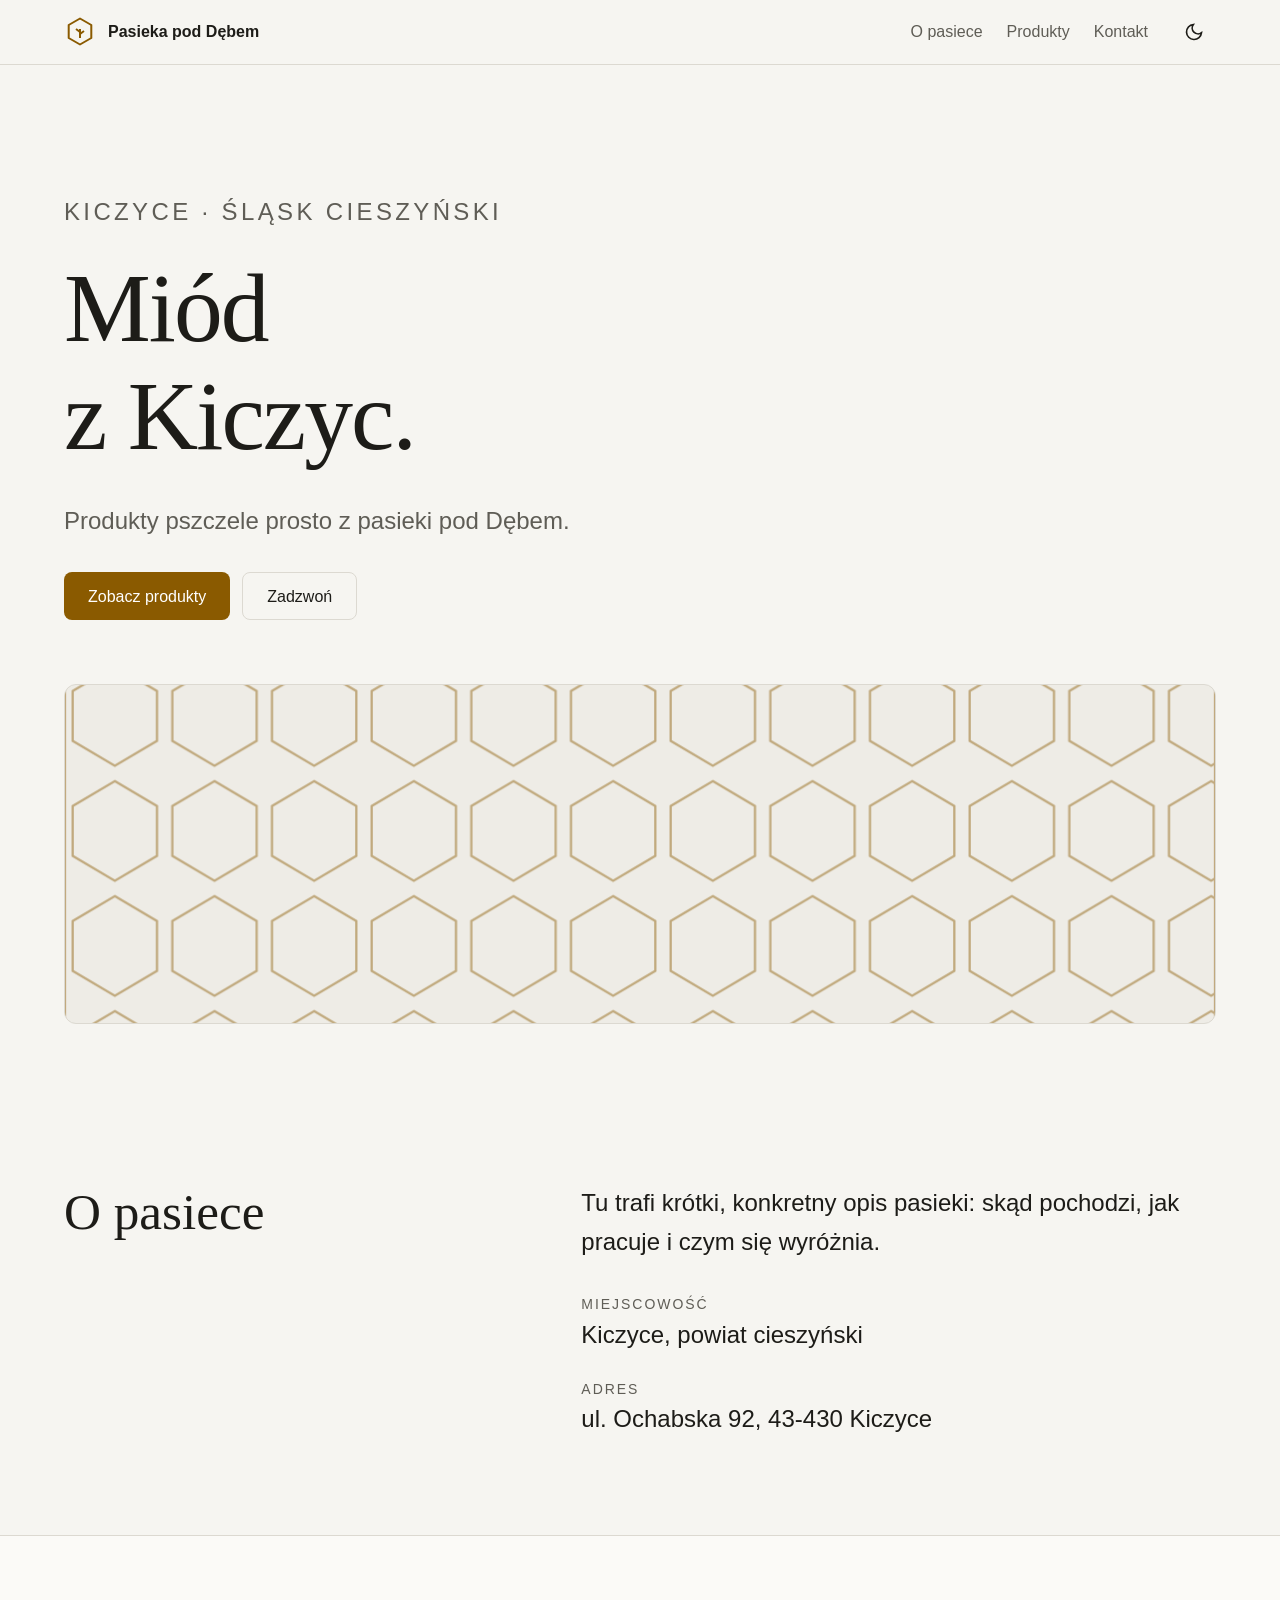
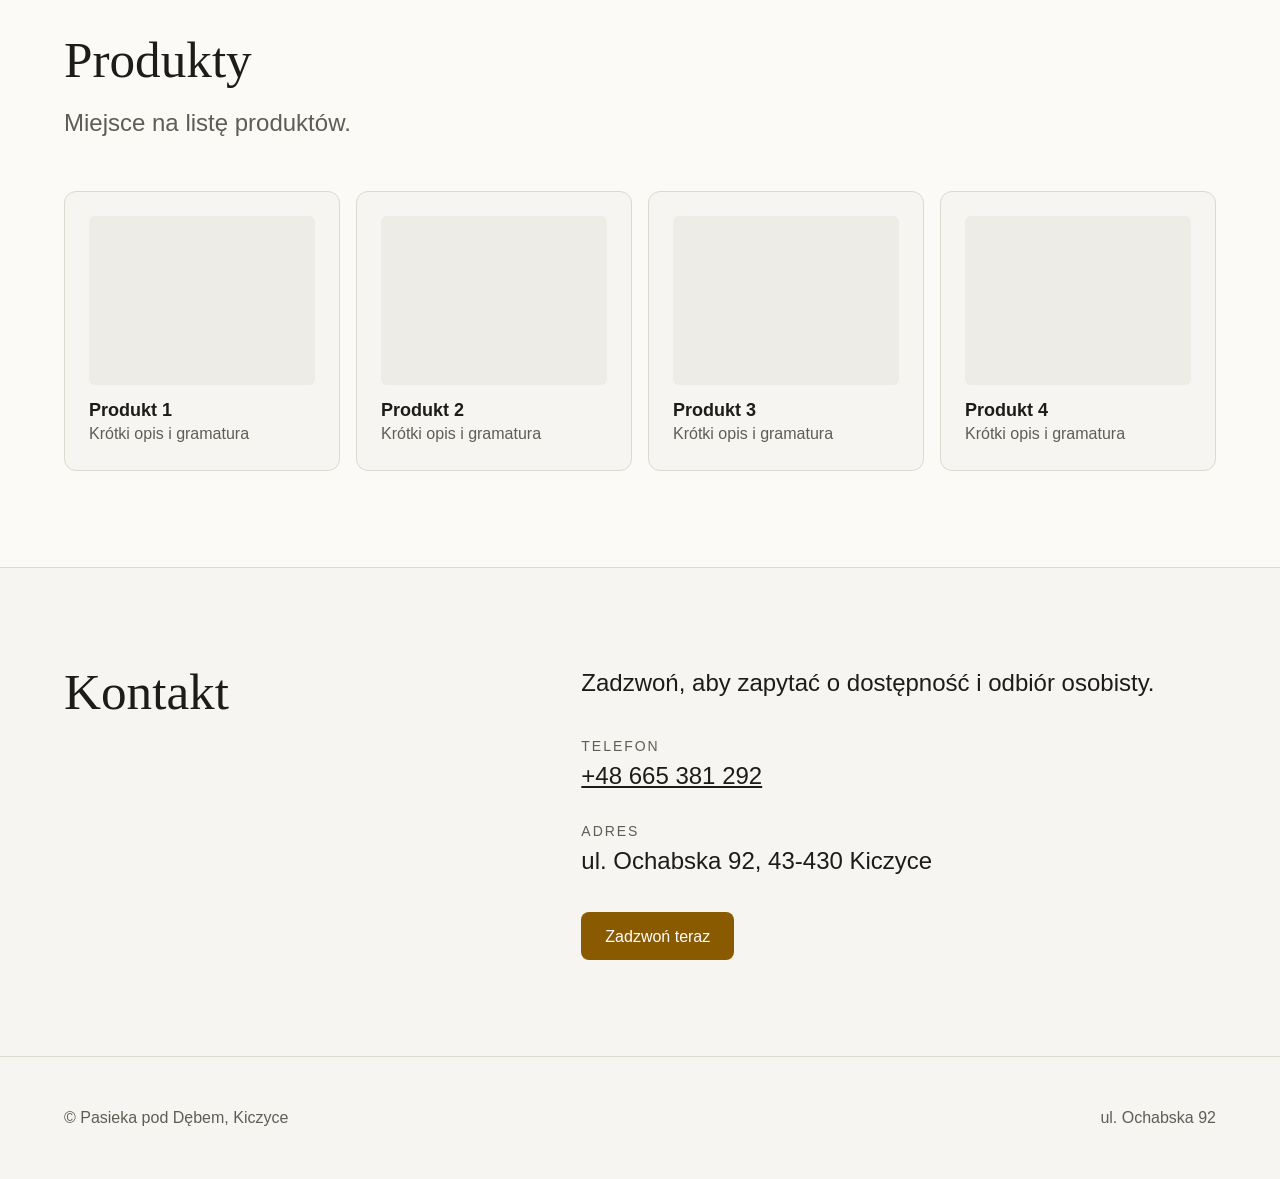
==== index.html @ 45616b4e "Nowa warstwa graficzna: nowoczesny minimalizm" ====
<!DOCTYPE html>
<html lang="pl">
<head>
<meta charset="utf-8">
<meta name="viewport" content="width=device-width, initial-scale=1">
<title>Pasieka pod Dębem — Kiczyce</title>
<meta name="description" content="Pasieka pod Dębem z Kiczyc. Miód i produkty pszczele.">
<link href="https://api.fontshare.com/v2/css?f[]=satoshi@400,500,700&f[]=boska@400,500&display=swap" rel="stylesheet">
<style>
/* Art direction: nowoczesny minimalizm; jeden akcent: miodowy bursztyn
   Typografia: Boska (display) + Satoshi (body); gęstość: przestronna */
:root,[data-theme="light"]{
 --color-bg:#f6f5f1;--color-surface:#fbfaf7;--color-surface-offset:#eeece6;--color-divider:#dcd9d1;
 --color-text:#1d1c18;--color-text-muted:#5f5d56;
 --color-primary:#8a5a00;--color-primary-hover:#6d4700;--color-on-primary:#fff;
}
[data-theme="dark"]{
 --color-bg:#14130f;--color-surface:#1b1a15;--color-surface-offset:#232119;--color-divider:#322f25;
 --color-text:#ece9e0;--color-text-muted:#a29f94;
 --color-primary:#e0a53a;--color-primary-hover:#f0bb5a;--color-on-primary:#14130f;
}
:root{
 --text-xs:clamp(.75rem,.7rem + .25vw,.875rem);--text-sm:clamp(.875rem,.8rem + .35vw,1rem);
 --text-base:clamp(1rem,.95rem + .25vw,1.125rem);--text-lg:clamp(1.125rem,1rem + .75vw,1.5rem);
 --text-2xl:clamp(2rem,1.2rem + 2.5vw,3.5rem);--text-hero:clamp(3rem,.5rem + 7vw,7rem);
 --space-2:.5rem;--space-3:.75rem;--space-4:1rem;--space-6:1.5rem;--space-8:2rem;--space-12:3rem;--space-16:4rem;--space-24:6rem;
 --radius-sm:.375rem;--radius-md:.5rem;--radius-lg:.75rem;
 --font-display:'Boska',Georgia,serif;--font-body:'Satoshi','Helvetica Neue',sans-serif;
}
*,*::before,*::after{box-sizing:border-box;margin:0;padding:0}
html{scroll-behavior:smooth;-webkit-font-smoothing:antialiased;scroll-padding-top:5rem}
body{min-height:100dvh;line-height:1.6;font-family:var(--font-body);font-size:var(--text-base);color:var(--color-text);background:var(--color-bg)}
a,button{transition:color .18s,background .18s,border-color .18s}
a{color:inherit}button{font:inherit;color:inherit;background:none;border:0;cursor:pointer}
:focus-visible{outline:2px solid var(--color-primary);outline-offset:3px;border-radius:var(--radius-sm)}
h1,h2,h3{text-wrap:balance;line-height:1.1;font-weight:500}
p{text-wrap:pretty;max-width:60ch}
.wrap{max-width:1200px;margin-inline:auto;padding-inline:var(--space-6)}
.skip{position:absolute;left:-999px}.skip:focus{left:var(--space-4);top:var(--space-4);background:var(--color-surface);padding:var(--space-2) var(--space-4);z-index:20}
header{position:sticky;top:0;z-index:10;background:color-mix(in oklab,var(--color-bg) 88%,transparent);backdrop-filter:blur(10px);border-bottom:1px solid var(--color-divider)}
.bar{display:flex;align-items:center;justify-content:space-between;min-height:4rem;gap:var(--space-4)}
.brand{display:flex;align-items:center;gap:var(--space-3);text-decoration:none;font-weight:700;font-size:var(--text-sm)}
.brand svg{width:32px;height:32px;color:var(--color-primary)}
nav{display:flex;align-items:center;gap:var(--space-6);font-size:var(--text-sm)}
nav a{text-decoration:none;color:var(--color-text-muted);padding:var(--space-3) 0}nav a:hover{color:var(--color-text)}
.toggle{width:44px;height:44px;display:grid;place-items:center;border-radius:var(--radius-md)}
.toggle:hover{background:var(--color-surface-offset)}
.btn{display:inline-flex;align-items:center;min-height:48px;padding:0 var(--space-6);border-radius:var(--radius-md);background:var(--color-primary);color:var(--color-on-primary);font-weight:500;font-size:var(--text-sm);text-decoration:none}
.btn:hover{background:var(--color-primary-hover)}
.btn-ghost{background:transparent;color:var(--color-text);border:1px solid var(--color-divider)}
.btn-ghost:hover{background:var(--color-surface-offset)}
.hero{padding-block:clamp(var(--space-12),10vw,var(--space-24)) clamp(var(--space-12),8vw,var(--space-16))}
.eyebrow{font-size:var(--text-xs);letter-spacing:.14em;text-transform:uppercase;color:var(--color-text-muted);margin-bottom:var(--space-6)}
.hero h1{font-family:var(--font-display);font-size:var(--text-hero);max-width:11ch;letter-spacing:-.02em}
.hero p{margin-top:var(--space-8);font-size:var(--text-lg);color:var(--color-text-muted)}
.cta{display:flex;flex-wrap:wrap;gap:var(--space-3);margin-top:var(--space-8)}
.hex{margin-top:clamp(var(--space-12),7vw,var(--space-16));height:clamp(180px,28vw,340px);border-radius:var(--radius-lg);background:var(--color-surface-offset);position:relative;overflow:hidden;border:1px solid var(--color-divider)}
.hex svg{position:absolute;inset:0;width:100%;height:100%;color:var(--color-primary)}
section{padding-block:clamp(var(--space-12),8vw,var(--space-24))}
.split{display:grid;gap:var(--space-8);grid-template-columns:1fr}
@media(min-width:860px){.split{grid-template-columns:5fr 7fr;gap:var(--space-16)}}
h2{font-family:var(--font-display);font-size:var(--text-2xl)}
.lead{font-size:var(--text-lg)}
.facts{display:grid;gap:var(--space-6);margin-top:var(--space-8)}
.facts dt{font-size:var(--text-xs);letter-spacing:.14em;text-transform:uppercase;color:var(--color-text-muted)}
.facts dd{font-size:var(--text-lg)}
.products{background:var(--color-surface);border-block:1px solid var(--color-divider)}
.grid{display:grid;gap:var(--space-4);margin-top:var(--space-12);grid-template-columns:repeat(auto-fill,minmax(min(260px,100%),1fr))}
.card{background:var(--color-bg);border:1px solid var(--color-divider);border-radius:var(--radius-lg);padding:var(--space-6);display:flex;flex-direction:column;justify-content:space-between}
.card .ph{aspect-ratio:4/3;border-radius:var(--radius-sm);background:var(--color-surface-offset);margin-bottom:var(--space-4)}
.card h3{font-family:var(--font-body);font-weight:700;font-size:var(--text-base)}
.card p{font-size:var(--text-sm);color:var(--color-text-muted)}
footer{padding-block:var(--space-12);border-top:1px solid var(--color-divider);font-size:var(--text-sm);color:var(--color-text-muted)}
footer .wrap{display:flex;flex-wrap:wrap;justify-content:space-between;gap:var(--space-4)}
@media(max-width:640px){nav .hide-m{display:none}}
@media(prefers-reduced-motion:reduce){*{transition-duration:.01ms!important;scroll-behavior:auto!important}}
</style>
</head>
<body>
<a class="skip" href="#main">Przejdź do treści</a>
<header>
 <div class="wrap bar">
  <a class="brand" href="#top" aria-label="Pasieka pod Dębem — strona główna">
   <svg viewBox="0 0 32 32" fill="none" stroke="currentColor" stroke-width="2" stroke-linejoin="round" aria-hidden="true"><path d="M16 2.5l11.3 6.5v13L16 28.5 4.7 22V9z"/><path d="M16 22v-9M16 16l-4-3M16 18l4-3"/></svg>
   Pasieka pod Dębem
  </a>
  <nav aria-label="Główna nawigacja">
   <a class="hide-m" href="#o-nas">O pasiece</a>
   <a class="hide-m" href="#produkty">Produkty</a>
   <a href="#kontakt">Kontakt</a>
   <button class="toggle" data-theme-toggle aria-label="Przełącz tryb ciemny"></button>
  </nav>
 </div>
</header>

<main id="main">
 <div class="wrap hero" id="top">
  <p class="eyebrow">Kiczyce · Śląsk Cieszyński</p>
  <h1>Miód z&nbsp;Kiczyc.</h1>
  <p>Produkty pszczele prosto z pasieki pod Dębem.</p>
  <div class="cta">
   <a class="btn" href="#produkty">Zobacz produkty</a>
   <a class="btn btn-ghost" href="tel:+48665381292">Zadzwoń</a>
  </div>
  <div class="hex" role="img" aria-label="Grafika w kształcie plastra miodu">
   <svg viewBox="0 0 600 200" preserveAspectRatio="xMidYMid slice" fill="none" stroke="currentColor" stroke-width="1.2" opacity=".45" aria-hidden="true">
    <defs><pattern id="h" width="52" height="60" patternUnits="userSpaceOnUse"><path d="M26 2l22 13v26L26 54 4 41V15z"/></pattern></defs>
    <rect width="600" height="200" fill="url(#h)"/>
   </svg>
  </div>
 </div>

 <section id="o-nas">
  <div class="wrap split">
   <h2>O pasiece</h2>
   <div>
    <p class="lead">Tu trafi krótki, konkretny opis pasieki: skąd pochodzi, jak pracuje i czym się wyróżnia.</p>
    <dl class="facts">
     <div><dt>Miejscowość</dt><dd>Kiczyce, powiat cieszyński</dd></div>
     <div><dt>Adres</dt><dd>ul. Ochabska 92, 43-430 Kiczyce</dd></div>
    </dl>
   </div>
  </div>
 </section>

 <section class="products" id="produkty">
  <div class="wrap">
   <h2>Produkty</h2>
   <p class="lead" style="margin-top:var(--space-4);color:var(--color-text-muted)">Miejsce na listę produktów.</p>
   <div class="grid">
    <article class="card"><div class="ph"></div><div><h3>Produkt 1</h3><p>Krótki opis i gramatura</p></div></article>
    <article class="card"><div class="ph"></div><div><h3>Produkt 2</h3><p>Krótki opis i gramatura</p></div></article>
    <article class="card"><div class="ph"></div><div><h3>Produkt 3</h3><p>Krótki opis i gramatura</p></div></article>
    <article class="card"><div class="ph"></div><div><h3>Produkt 4</h3><p>Krótki opis i gramatura</p></div></article>
   </div>
  </div>
 </section>

 <section id="kontakt">
  <div class="wrap split">
   <h2>Kontakt</h2>
   <div>
    <p class="lead">Zadzwoń, aby zapytać o dostępność i odbiór osobisty.</p>
    <dl class="facts">
     <div><dt>Telefon</dt><dd><a href="tel:+48665381292">+48 665 381 292</a></dd></div>
     <div><dt>Adres</dt><dd>ul. Ochabska 92, 43-430 Kiczyce</dd></div>
    </dl>
    <div class="cta"><a class="btn" href="tel:+48665381292">Zadzwoń teraz</a></div>
   </div>
  </div>
 </section>
</main>

<footer><div class="wrap"><span>© Pasieka pod Dębem, Kiczyce</span><span>ul. Ochabska 92</span></div></footer>

<script>
(function(){
 var t=document.querySelector('[data-theme-toggle]'),r=document.documentElement;
 var d=matchMedia('(prefers-color-scheme:dark)').matches?'dark':'light';
 var sun='<svg width="20" height="20" viewBox="0 0 24 24" fill="none" stroke="currentColor" stroke-width="2"><circle cx="12" cy="12" r="5"/><path d="M12 1v2M12 21v2M4.22 4.22l1.42 1.42M18.36 18.36l1.42 1.42M1 12h2M21 12h2M4.22 19.78l1.42-1.42M18.36 5.64l1.42-1.42"/></svg>';
 var moon='<svg width="20" height="20" viewBox="0 0 24 24" fill="none" stroke="currentColor" stroke-width="2"><path d="M21 12.79A9 9 0 1 1 11.21 3 7 7 0 0 0 21 12.79z"/></svg>';
 function set(){r.setAttribute('data-theme',d);t.innerHTML=d==='dark'?sun:moon}
 set();t.addEventListener('click',function(){d=d==='dark'?'light':'dark';set()});
})();
</script>
</body>
</html>
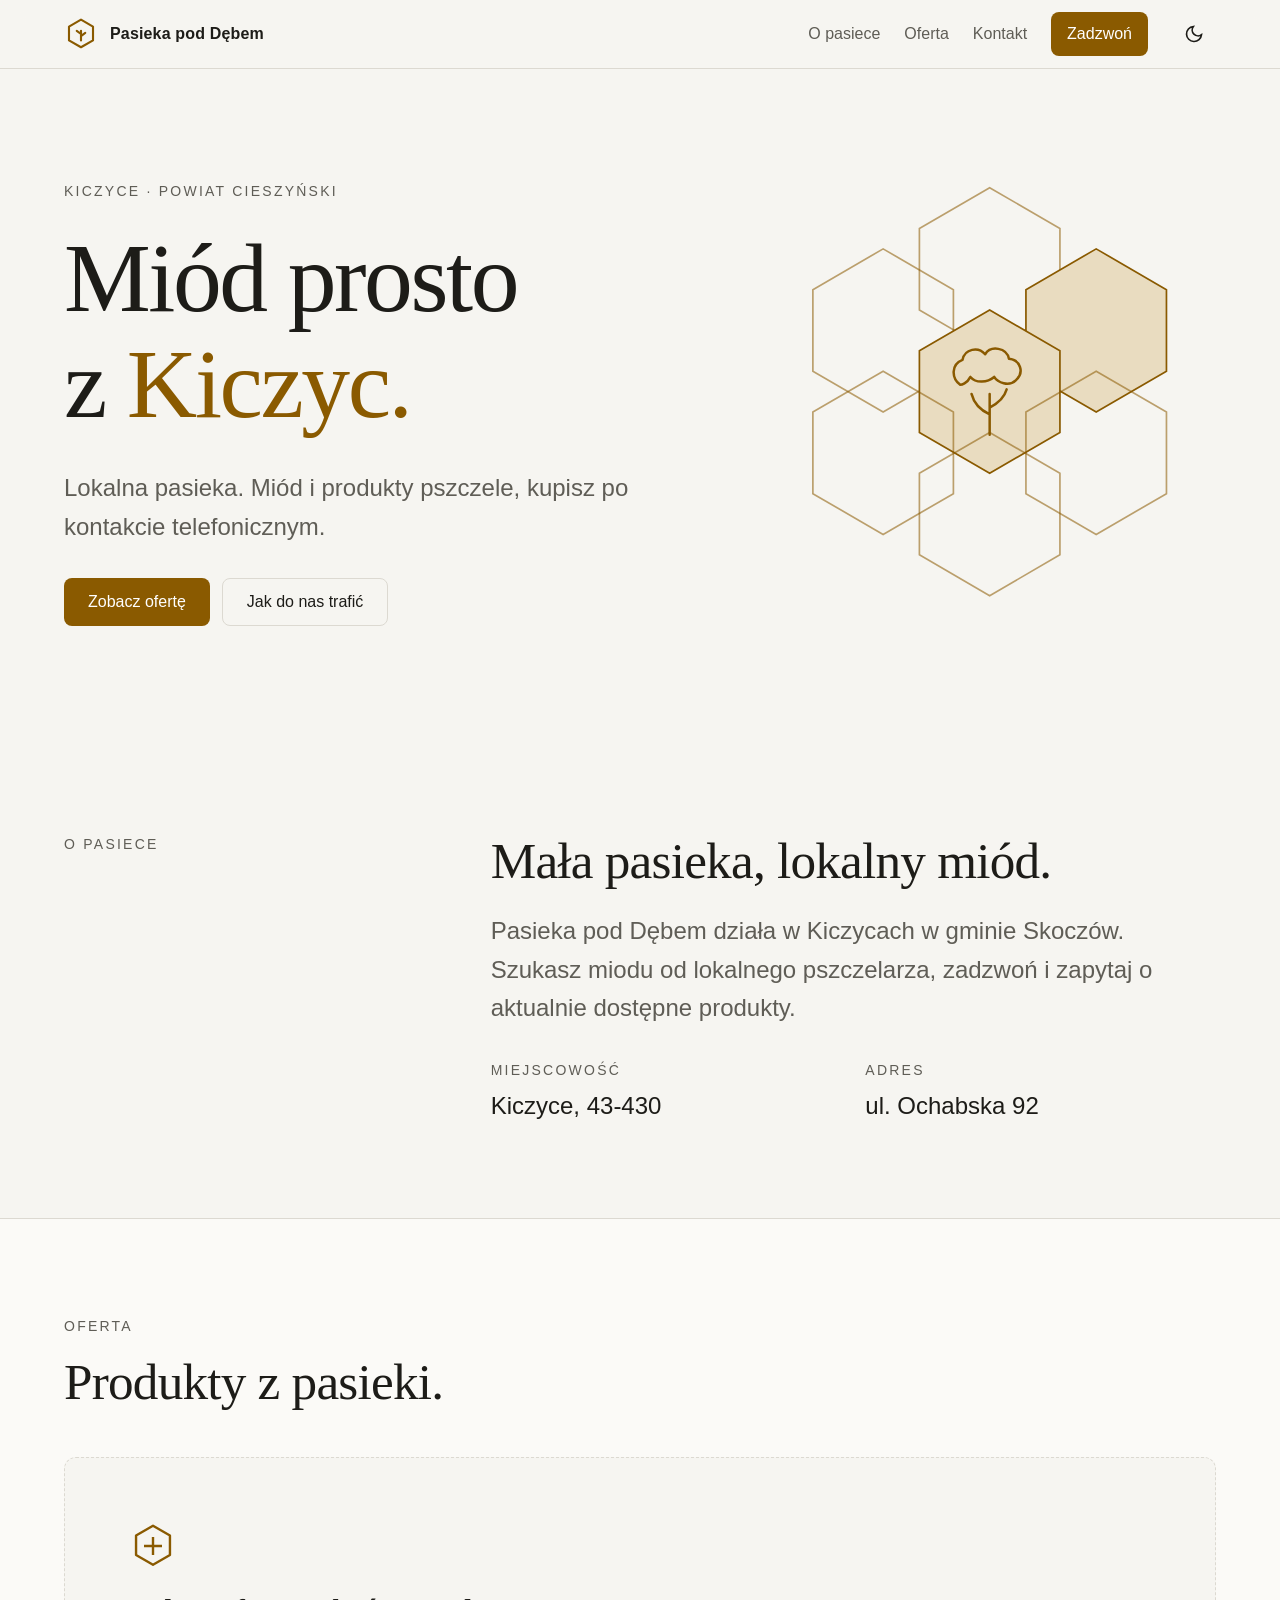
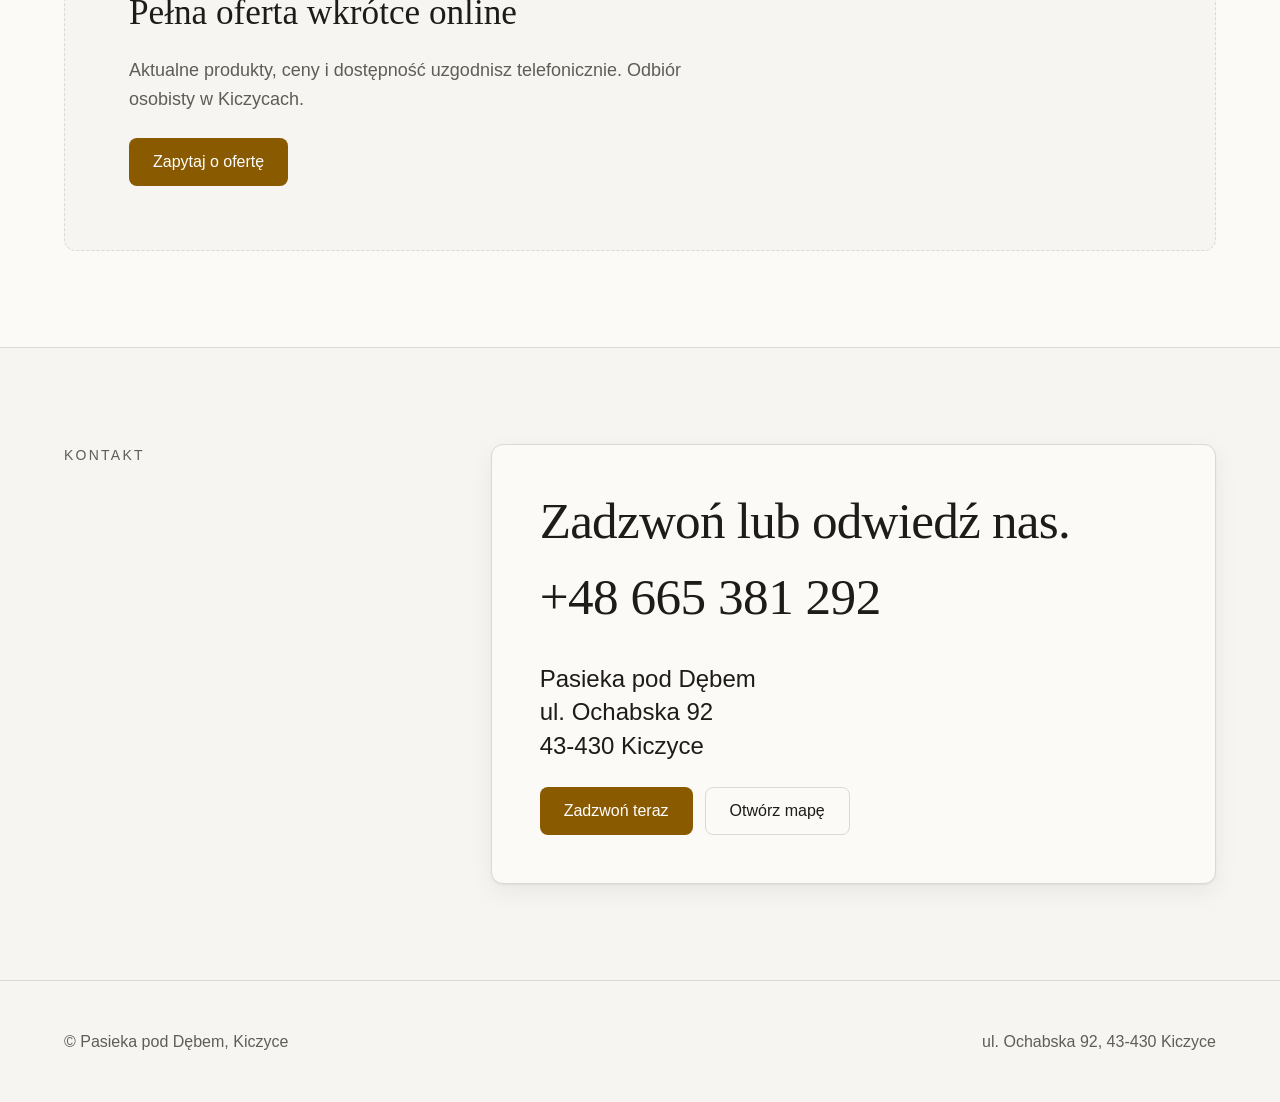
==== commit 026bf4cc: "Wersja prezentacyjna: dopracowany układ, SEO, dane strukturalne" ====
--- a/index.html
+++ b/index.html
@@ -4,154 +4,190 @@
 <meta charset="utf-8">
 <meta name="viewport" content="width=device-width, initial-scale=1">
 <title>Pasieka pod Dębem — Kiczyce</title>
-<meta name="description" content="Pasieka pod Dębem z Kiczyc. Miód i produkty pszczele.">
+<meta name="description" content="Pasieka pod Dębem z Kiczyc koło Skoczowa. Miód i produkty pszczele z lokalnej pasieki. Kontakt telefoniczny, odbiór osobisty.">
+<meta property="og:title" content="Pasieka pod Dębem — Kiczyce">
+<meta property="og:description" content="Miód i produkty pszczele z lokalnej pasieki w Kiczycach.">
+<meta property="og:type" content="website">
+<meta name="theme-color" content="#f6f5f1">
+<script type="application/ld+json">
+{"@context":"https://schema.org","@type":"LocalBusiness","name":"Pasieka pod Dębem","telephone":"+48665381292","address":{"@type":"PostalAddress","streetAddress":"ul. Ochabska 92","postalCode":"43-430","addressLocality":"Kiczyce","addressCountry":"PL"}}
+</script>
+<link rel="preconnect" href="https://api.fontshare.com">
 <link href="https://api.fontshare.com/v2/css?f[]=satoshi@400,500,700&f[]=boska@400,500&display=swap" rel="stylesheet">
 <style>
-/* Art direction: nowoczesny minimalizm; jeden akcent: miodowy bursztyn
-   Typografia: Boska (display) + Satoshi (body); gęstość: przestronna */
+/* Art direction: nowoczesny minimalizm, szlachetna oszczędność.
+   Paleta: ciepłe neutralne, jeden akcent — bursztyn miodu.
+   Typografia: Boska (display, 24px+) + Satoshi (tekst).
+   Gęstość: przestronna, siatka edytorska. */
 :root,[data-theme="light"]{
- --color-bg:#f6f5f1;--color-surface:#fbfaf7;--color-surface-offset:#eeece6;--color-divider:#dcd9d1;
- --color-text:#1d1c18;--color-text-muted:#5f5d56;
- --color-primary:#8a5a00;--color-primary-hover:#6d4700;--color-on-primary:#fff;
+ --bg:#f6f5f1;--surface:#fbfaf7;--offset:#eeece6;--divider:#dcd9d1;
+ --text:#1d1c18;--muted:#5f5d56;
+ --accent:#8a5a00;--accent-hover:#6d4700;--on-accent:#fff;--tint:#e9dcc0;
+ --shadow:0 1px 2px oklch(.2 .01 80/.06),0 8px 24px oklch(.2 .01 80/.06);
 }
 [data-theme="dark"]{
- --color-bg:#14130f;--color-surface:#1b1a15;--color-surface-offset:#232119;--color-divider:#322f25;
- --color-text:#ece9e0;--color-text-muted:#a29f94;
- --color-primary:#e0a53a;--color-primary-hover:#f0bb5a;--color-on-primary:#14130f;
+ --bg:#14130f;--surface:#1b1a15;--offset:#232119;--divider:#322f25;
+ --text:#ece9e0;--muted:#a8a598;
+ --accent:#e0a53a;--accent-hover:#f0bb5a;--on-accent:#14130f;--tint:#3a2f17;
+ --shadow:0 1px 2px oklch(0 0 0/.3),0 8px 24px oklch(0 0 0/.35);
 }
 :root{
- --text-xs:clamp(.75rem,.7rem + .25vw,.875rem);--text-sm:clamp(.875rem,.8rem + .35vw,1rem);
- --text-base:clamp(1rem,.95rem + .25vw,1.125rem);--text-lg:clamp(1.125rem,1rem + .75vw,1.5rem);
- --text-2xl:clamp(2rem,1.2rem + 2.5vw,3.5rem);--text-hero:clamp(3rem,.5rem + 7vw,7rem);
- --space-2:.5rem;--space-3:.75rem;--space-4:1rem;--space-6:1.5rem;--space-8:2rem;--space-12:3rem;--space-16:4rem;--space-24:6rem;
- --radius-sm:.375rem;--radius-md:.5rem;--radius-lg:.75rem;
- --font-display:'Boska',Georgia,serif;--font-body:'Satoshi','Helvetica Neue',sans-serif;
+ --xs:clamp(.75rem,.7rem + .25vw,.875rem);--sm:clamp(.875rem,.8rem + .35vw,1rem);
+ --base:clamp(1rem,.95rem + .25vw,1.125rem);--lg:clamp(1.125rem,1rem + .75vw,1.5rem);
+ --xl:clamp(1.5rem,1.2rem + 1.25vw,2.25rem);--x2:clamp(2rem,1.2rem + 2.5vw,3.5rem);--hero:clamp(3rem,.5rem + 7vw,7rem);
+ --s2:.5rem;--s3:.75rem;--s4:1rem;--s6:1.5rem;--s8:2rem;--s12:3rem;--s16:4rem;--s24:6rem;
+ --r-sm:.375rem;--r-md:.5rem;--r-lg:.75rem;
+ --display:'Boska',Georgia,serif;--body:'Satoshi','Helvetica Neue',sans-serif;
 }
 *,*::before,*::after{box-sizing:border-box;margin:0;padding:0}
 html{scroll-behavior:smooth;-webkit-font-smoothing:antialiased;scroll-padding-top:5rem}
-body{min-height:100dvh;line-height:1.6;font-family:var(--font-body);font-size:var(--text-base);color:var(--color-text);background:var(--color-bg)}
-a,button{transition:color .18s,background .18s,border-color .18s}
+body{min-height:100dvh;line-height:1.6;font-family:var(--body);font-size:var(--base);color:var(--text);background:var(--bg)}
+a,button{transition:color .18s,background .18s,border-color .18s,transform .18s}
 a{color:inherit}button{font:inherit;color:inherit;background:none;border:0;cursor:pointer}
-:focus-visible{outline:2px solid var(--color-primary);outline-offset:3px;border-radius:var(--radius-sm)}
-h1,h2,h3{text-wrap:balance;line-height:1.1;font-weight:500}
-p{text-wrap:pretty;max-width:60ch}
-.wrap{max-width:1200px;margin-inline:auto;padding-inline:var(--space-6)}
-.skip{position:absolute;left:-999px}.skip:focus{left:var(--space-4);top:var(--space-4);background:var(--color-surface);padding:var(--space-2) var(--space-4);z-index:20}
-header{position:sticky;top:0;z-index:10;background:color-mix(in oklab,var(--color-bg) 88%,transparent);backdrop-filter:blur(10px);border-bottom:1px solid var(--color-divider)}
-.bar{display:flex;align-items:center;justify-content:space-between;min-height:4rem;gap:var(--space-4)}
-.brand{display:flex;align-items:center;gap:var(--space-3);text-decoration:none;font-weight:700;font-size:var(--text-sm)}
-.brand svg{width:32px;height:32px;color:var(--color-primary)}
-nav{display:flex;align-items:center;gap:var(--space-6);font-size:var(--text-sm)}
-nav a{text-decoration:none;color:var(--color-text-muted);padding:var(--space-3) 0}nav a:hover{color:var(--color-text)}
-.toggle{width:44px;height:44px;display:grid;place-items:center;border-radius:var(--radius-md)}
-.toggle:hover{background:var(--color-surface-offset)}
-.btn{display:inline-flex;align-items:center;min-height:48px;padding:0 var(--space-6);border-radius:var(--radius-md);background:var(--color-primary);color:var(--color-on-primary);font-weight:500;font-size:var(--text-sm);text-decoration:none}
-.btn:hover{background:var(--color-primary-hover)}
-.btn-ghost{background:transparent;color:var(--color-text);border:1px solid var(--color-divider)}
-.btn-ghost:hover{background:var(--color-surface-offset)}
-.hero{padding-block:clamp(var(--space-12),10vw,var(--space-24)) clamp(var(--space-12),8vw,var(--space-16))}
-.eyebrow{font-size:var(--text-xs);letter-spacing:.14em;text-transform:uppercase;color:var(--color-text-muted);margin-bottom:var(--space-6)}
-.hero h1{font-family:var(--font-display);font-size:var(--text-hero);max-width:11ch;letter-spacing:-.02em}
-.hero p{margin-top:var(--space-8);font-size:var(--text-lg);color:var(--color-text-muted)}
-.cta{display:flex;flex-wrap:wrap;gap:var(--space-3);margin-top:var(--space-8)}
-.hex{margin-top:clamp(var(--space-12),7vw,var(--space-16));height:clamp(180px,28vw,340px);border-radius:var(--radius-lg);background:var(--color-surface-offset);position:relative;overflow:hidden;border:1px solid var(--color-divider)}
-.hex svg{position:absolute;inset:0;width:100%;height:100%;color:var(--color-primary)}
-section{padding-block:clamp(var(--space-12),8vw,var(--space-24))}
-.split{display:grid;gap:var(--space-8);grid-template-columns:1fr}
-@media(min-width:860px){.split{grid-template-columns:5fr 7fr;gap:var(--space-16)}}
-h2{font-family:var(--font-display);font-size:var(--text-2xl)}
-.lead{font-size:var(--text-lg)}
-.facts{display:grid;gap:var(--space-6);margin-top:var(--space-8)}
-.facts dt{font-size:var(--text-xs);letter-spacing:.14em;text-transform:uppercase;color:var(--color-text-muted)}
-.facts dd{font-size:var(--text-lg)}
-.products{background:var(--color-surface);border-block:1px solid var(--color-divider)}
-.grid{display:grid;gap:var(--space-4);margin-top:var(--space-12);grid-template-columns:repeat(auto-fill,minmax(min(260px,100%),1fr))}
-.card{background:var(--color-bg);border:1px solid var(--color-divider);border-radius:var(--radius-lg);padding:var(--space-6);display:flex;flex-direction:column;justify-content:space-between}
-.card .ph{aspect-ratio:4/3;border-radius:var(--radius-sm);background:var(--color-surface-offset);margin-bottom:var(--space-4)}
-.card h3{font-family:var(--font-body);font-weight:700;font-size:var(--text-base)}
-.card p{font-size:var(--text-sm);color:var(--color-text-muted)}
-footer{padding-block:var(--space-12);border-top:1px solid var(--color-divider);font-size:var(--text-sm);color:var(--color-text-muted)}
-footer .wrap{display:flex;flex-wrap:wrap;justify-content:space-between;gap:var(--space-4)}
-@media(max-width:640px){nav .hide-m{display:none}}
-@media(prefers-reduced-motion:reduce){*{transition-duration:.01ms!important;scroll-behavior:auto!important}}
+:focus-visible{outline:2px solid var(--accent);outline-offset:3px;border-radius:var(--r-sm)}
+h1,h2,h3{text-wrap:balance;line-height:1.08;font-weight:500}
+p{text-wrap:pretty;max-width:58ch}
+.wrap{max-width:1200px;margin-inline:auto;padding-inline:var(--s6)}
+.skip{position:absolute;left:-999px}.skip:focus{left:var(--s4);top:var(--s4);background:var(--surface);padding:var(--s2) var(--s4);z-index:30}
+header{position:sticky;top:0;z-index:20;background:color-mix(in oklab,var(--bg) 88%,transparent);backdrop-filter:blur(12px);border-bottom:1px solid var(--divider)}
+.bar{display:flex;align-items:center;justify-content:space-between;min-height:4.25rem;gap:var(--s4)}
+.brand{display:flex;align-items:center;gap:var(--s3);text-decoration:none;font-weight:700;font-size:var(--sm);letter-spacing:.01em}
+.brand svg{width:34px;height:34px;color:var(--accent)}
+nav{display:flex;align-items:center;gap:var(--s6);font-size:var(--sm)}
+nav a.l{text-decoration:none;color:var(--muted);padding:var(--s3) 0}nav a.l:hover{color:var(--text)}
+.toggle{width:44px;height:44px;display:grid;place-items:center;border-radius:var(--r-md)}
+.toggle:hover{background:var(--offset)}
+.btn{display:inline-flex;align-items:center;justify-content:center;gap:var(--s2);min-height:48px;padding:0 var(--s6);border-radius:var(--r-md);background:var(--accent);color:var(--on-accent);font-weight:500;font-size:var(--sm);text-decoration:none}
+.btn:hover{background:var(--accent-hover)}.btn:active{transform:translateY(1px)}
+.btn.ghost{background:transparent;color:var(--text);border:1px solid var(--divider)}
+.btn.ghost:hover{background:var(--offset)}
+.btn.sm{min-height:44px;padding:0 var(--s4)}
+.eyebrow{font-size:var(--xs);letter-spacing:.16em;text-transform:uppercase;color:var(--muted);font-weight:500}
+.hero{display:grid;gap:var(--s12);align-items:center;padding-block:clamp(var(--s12),8vw,var(--s24))}
+@media(min-width:900px){.hero{grid-template-columns:7fr 5fr;gap:var(--s16)}}
+.hero h1{font-family:var(--display);font-size:var(--hero);letter-spacing:-.025em;margin-top:var(--s6)}
+.hero h1 em{font-style:normal;color:var(--accent)}
+.hero p.lead{margin-top:var(--s8);font-size:var(--lg);color:var(--muted)}
+.cta{display:flex;flex-wrap:wrap;gap:var(--s3);margin-top:var(--s8)}
+.art{aspect-ratio:1/1.05;max-width:460px;width:100%;justify-self:center}
+.art svg{width:100%;height:100%;display:block}
+.hexes polygon{stroke:var(--accent);stroke-width:1.5;fill:none;opacity:.55}
+.hexes polygon.f{fill:var(--tint);opacity:1;stroke:var(--accent)}
+.hexes .oak{stroke:var(--accent);stroke-width:2.2;fill:none;stroke-linecap:round;stroke-linejoin:round;opacity:1}
+section{padding-block:clamp(var(--s12),8vw,var(--s24))}
+h2{font-family:var(--display);font-size:var(--x2);letter-spacing:-.015em}
+.lead{font-size:var(--lg)}
+.split{display:grid;gap:var(--s8);grid-template-columns:1fr}
+@media(min-width:860px){.split{grid-template-columns:4fr 8fr;gap:var(--s16)}}
+.facts{display:grid;gap:var(--s6);margin-top:var(--s8);grid-template-columns:repeat(auto-fit,minmax(220px,1fr))}
+.facts dt{font-size:var(--xs);letter-spacing:.16em;text-transform:uppercase;color:var(--muted);margin-bottom:var(--s2)}
+.facts dd{font-size:var(--lg);line-height:1.35}
+.offer{background:var(--surface);border-block:1px solid var(--divider)}
+.offer-box{margin-top:var(--s12);border:1px dashed var(--divider);border-radius:var(--r-lg);padding:clamp(var(--s8),6vw,var(--s16));display:grid;gap:var(--s6);justify-items:start;background:var(--bg)}
+.offer-box svg{width:48px;height:48px;color:var(--accent)}
+.offer-box h3{font-family:var(--display);font-size:var(--xl)}
+.offer-box p{color:var(--muted)}
+.contact-card{background:var(--surface);border:1px solid var(--divider);border-radius:var(--r-lg);padding:clamp(var(--s6),4vw,var(--s12));box-shadow:var(--shadow)}
+.contact-card .tel{display:inline-block;font-family:var(--display);font-size:var(--x2);text-decoration:none;letter-spacing:-.01em;margin-block:var(--s2) var(--s6)}
+.contact-card .tel:hover{color:var(--accent)}
+.contact-card address{font-style:normal;font-size:var(--lg);margin-bottom:var(--s6);line-height:1.4}
+footer{padding-block:var(--s12);border-top:1px solid var(--divider);font-size:var(--sm);color:var(--muted)}
+footer .wrap{display:flex;flex-wrap:wrap;justify-content:space-between;gap:var(--s4)}
+.rv{opacity:0;transition:opacity .7s cubic-bezier(.16,1,.3,1)}.rv.in{opacity:1}
+@media(max-width:640px){nav a.l{display:none}}
+@media(prefers-reduced-motion:reduce){*{transition-duration:.01ms!important;scroll-behavior:auto!important}.rv{opacity:1}}
 </style>
 </head>
 <body>
 <a class="skip" href="#main">Przejdź do treści</a>
 <header>
  <div class="wrap bar">
-  <a class="brand" href="#top" aria-label="Pasieka pod Dębem — strona główna">
-   <svg viewBox="0 0 32 32" fill="none" stroke="currentColor" stroke-width="2" stroke-linejoin="round" aria-hidden="true"><path d="M16 2.5l11.3 6.5v13L16 28.5 4.7 22V9z"/><path d="M16 22v-9M16 16l-4-3M16 18l4-3"/></svg>
+  <a class="brand" href="#top" aria-label="Pasieka pod Dębem — początek strony">
+   <svg viewBox="0 0 32 32" fill="none" stroke="currentColor" stroke-width="2" stroke-linejoin="round" stroke-linecap="round" aria-hidden="true"><path d="M16 2.5l11.3 6.5v13L16 28.5 4.7 22V9z"/><path d="M16 22v-9M16 16l-4-3M16 18l4-3"/></svg>
    Pasieka pod Dębem
   </a>
   <nav aria-label="Główna nawigacja">
-   <a class="hide-m" href="#o-nas">O pasiece</a>
-   <a class="hide-m" href="#produkty">Produkty</a>
-   <a href="#kontakt">Kontakt</a>
-   <button class="toggle" data-theme-toggle aria-label="Przełącz tryb ciemny"></button>
+   <a class="l" href="#o-nas">O pasiece</a>
+   <a class="l" href="#oferta">Oferta</a>
+   <a class="l" href="#kontakt">Kontakt</a>
+   <a class="btn sm" href="tel:+48665381292">Zadzwoń</a>
+   <button class="toggle" data-theme-toggle aria-label="Przełącz motyw jasny/ciemny"></button>
   </nav>
  </div>
 </header>
 
 <main id="main">
  <div class="wrap hero" id="top">
-  <p class="eyebrow">Kiczyce · Śląsk Cieszyński</p>
-  <h1>Miód z&nbsp;Kiczyc.</h1>
-  <p>Produkty pszczele prosto z pasieki pod Dębem.</p>
-  <div class="cta">
-   <a class="btn" href="#produkty">Zobacz produkty</a>
-   <a class="btn btn-ghost" href="tel:+48665381292">Zadzwoń</a>
-  </div>
-  <div class="hex" role="img" aria-label="Grafika w kształcie plastra miodu">
-   <svg viewBox="0 0 600 200" preserveAspectRatio="xMidYMid slice" fill="none" stroke="currentColor" stroke-width="1.2" opacity=".45" aria-hidden="true">
-    <defs><pattern id="h" width="52" height="60" patternUnits="userSpaceOnUse"><path d="M26 2l22 13v26L26 54 4 41V15z"/></pattern></defs>
-    <rect width="600" height="200" fill="url(#h)"/>
+  <div>
+   <p class="eyebrow">Kiczyce · powiat cieszyński</p>
+   <h1>Miód prosto z&nbsp;<em>Kiczyc.</em></h1>
+   <p class="lead">Lokalna pasieka. Miód i produkty pszczele, kupisz po kontakcie telefonicznym.</p>
+   <div class="cta">
+    <a class="btn" href="#oferta">Zobacz ofertę</a>
+    <a class="btn ghost" href="#kontakt">Jak do nas trafić</a>
+   </div>
+  </div>
+  <div class="art" role="img" aria-label="Grafika: plaster miodu z symbolem dębu">
+   <svg viewBox="0 0 400 420" class="hexes" aria-hidden="true">
+    <polygon points="200,20 262,56 262,128 200,164 138,128 138,56"/>
+    <polygon class="f" points="294,74 356,110 356,182 294,218 232,182 232,110"/>
+    <polygon points="106,74 168,110 168,182 106,218 44,182 44,110"/>
+    <polygon points="200,128 262,164 262,236 200,272 138,236 138,164" class="f"/>
+    <polygon points="294,182 356,218 356,290 294,326 232,290 232,218"/>
+    <polygon points="106,182 168,218 168,290 106,326 44,290 44,218"/>
+    <polygon points="200,236 262,272 262,344 200,380 138,344 138,272"/>
+    <g class="oak" transform="translate(200 200)">
+     <path d="M0 38V2M0 20c-9-4-14-10-16-18M0 14c8-4 13-9 15-16"/>
+     <path d="M-26-6c-8-6-8-18 2-22 2-10 14-12 20-5 5-8 19-6 21 4 10 1 14 12 6 19-6 6-16 2-19-3-6 5-16 6-21 0-3 6-8 7-9 7z"/>
+    </g>
    </svg>
   </div>
  </div>
 
  <section id="o-nas">
-  <div class="wrap split">
-   <h2>O pasiece</h2>
+  <div class="wrap split rv">
+   <div><p class="eyebrow">O pasiece</p></div>
    <div>
-    <p class="lead">Tu trafi krótki, konkretny opis pasieki: skąd pochodzi, jak pracuje i czym się wyróżnia.</p>
+    <h2>Mała pasieka, lokalny miód.</h2>
+    <p class="lead" style="margin-top:var(--s6);color:var(--muted)">Pasieka pod Dębem działa w Kiczycach w gminie Skoczów. Szukasz miodu od lokalnego pszczelarza, zadzwoń i zapytaj o aktualnie dostępne produkty.</p>
     <dl class="facts">
-     <div><dt>Miejscowość</dt><dd>Kiczyce, powiat cieszyński</dd></div>
-     <div><dt>Adres</dt><dd>ul. Ochabska 92, 43-430 Kiczyce</dd></div>
+     <div><dt>Miejscowość</dt><dd>Kiczyce, 43-430</dd></div>
+     <div><dt>Adres</dt><dd>ul. Ochabska 92</dd></div>
     </dl>
    </div>
   </div>
  </section>
 
- <section class="products" id="produkty">
-  <div class="wrap">
-   <h2>Produkty</h2>
-   <p class="lead" style="margin-top:var(--space-4);color:var(--color-text-muted)">Miejsce na listę produktów.</p>
-   <div class="grid">
-    <article class="card"><div class="ph"></div><div><h3>Produkt 1</h3><p>Krótki opis i gramatura</p></div></article>
-    <article class="card"><div class="ph"></div><div><h3>Produkt 2</h3><p>Krótki opis i gramatura</p></div></article>
-    <article class="card"><div class="ph"></div><div><h3>Produkt 3</h3><p>Krótki opis i gramatura</p></div></article>
-    <article class="card"><div class="ph"></div><div><h3>Produkt 4</h3><p>Krótki opis i gramatura</p></div></article>
+ <section class="offer" id="oferta">
+  <div class="wrap rv">
+   <p class="eyebrow">Oferta</p>
+   <h2 style="margin-top:var(--s4)">Produkty z pasieki.</h2>
+   <div class="offer-box">
+    <svg viewBox="0 0 32 32" fill="none" stroke="currentColor" stroke-width="1.6" stroke-linejoin="round" aria-hidden="true"><path d="M16 2.5l11.3 6.5v13L16 28.5 4.7 22V9z"/><path d="M10 16h12M16 10v12"/></svg>
+    <h3>Pełna oferta wkrótce online</h3>
+    <p>Aktualne produkty, ceny i dostępność uzgodnisz telefonicznie. Odbiór osobisty w Kiczycach.</p>
+    <a class="btn" href="tel:+48665381292">Zapytaj o ofertę</a>
    </div>
   </div>
  </section>
 
  <section id="kontakt">
-  <div class="wrap split">
-   <h2>Kontakt</h2>
-   <div>
-    <p class="lead">Zadzwoń, aby zapytać o dostępność i odbiór osobisty.</p>
-    <dl class="facts">
-     <div><dt>Telefon</dt><dd><a href="tel:+48665381292">+48 665 381 292</a></dd></div>
-     <div><dt>Adres</dt><dd>ul. Ochabska 92, 43-430 Kiczyce</dd></div>
-    </dl>
-    <div class="cta"><a class="btn" href="tel:+48665381292">Zadzwoń teraz</a></div>
+  <div class="wrap split rv">
+   <div><p class="eyebrow">Kontakt</p></div>
+   <div class="contact-card">
+    <h2>Zadzwoń lub odwiedź nas.</h2>
+    <a class="tel" href="tel:+48665381292" aria-label="Zadzwoń: plus 48 665 381 292">+48 665 381 292</a>
+    <address>Pasieka pod Dębem<br>ul. Ochabska 92<br>43-430 Kiczyce</address>
+    <div class="cta" style="margin-top:0">
+     <a class="btn" href="tel:+48665381292">Zadzwoń teraz</a>
+     <a class="btn ghost" target="_blank" rel="noopener noreferrer" href="https://www.google.com/maps/search/?api=1&query=Ochabska+92+43-430+Kiczyce">Otwórz mapę</a>
+    </div>
    </div>
   </div>
  </section>
 </main>
 
-<footer><div class="wrap"><span>© Pasieka pod Dębem, Kiczyce</span><span>ul. Ochabska 92</span></div></footer>
+<footer><div class="wrap"><span>© Pasieka pod Dębem, Kiczyce</span><span>ul. Ochabska 92, 43-430 Kiczyce</span></div></footer>
 
 <script>
 (function(){
@@ -161,6 +197,8 @@
  var moon='<svg width="20" height="20" viewBox="0 0 24 24" fill="none" stroke="currentColor" stroke-width="2"><path d="M21 12.79A9 9 0 1 1 11.21 3 7 7 0 0 0 21 12.79z"/></svg>';
  function set(){r.setAttribute('data-theme',d);t.innerHTML=d==='dark'?sun:moon}
  set();t.addEventListener('click',function(){d=d==='dark'?'light':'dark';set()});
+ var els=document.querySelectorAll('.rv');
+ if('IntersectionObserver' in window){var io=new IntersectionObserver(function(e){e.forEach(function(x){if(x.isIntersecting){x.target.classList.add('in');io.unobserve(x.target)}})},{threshold:.15});els.forEach(function(el){io.observe(el)})}else{els.forEach(function(el){el.classList.add('in')})}
 })();
 </script>
 </body>
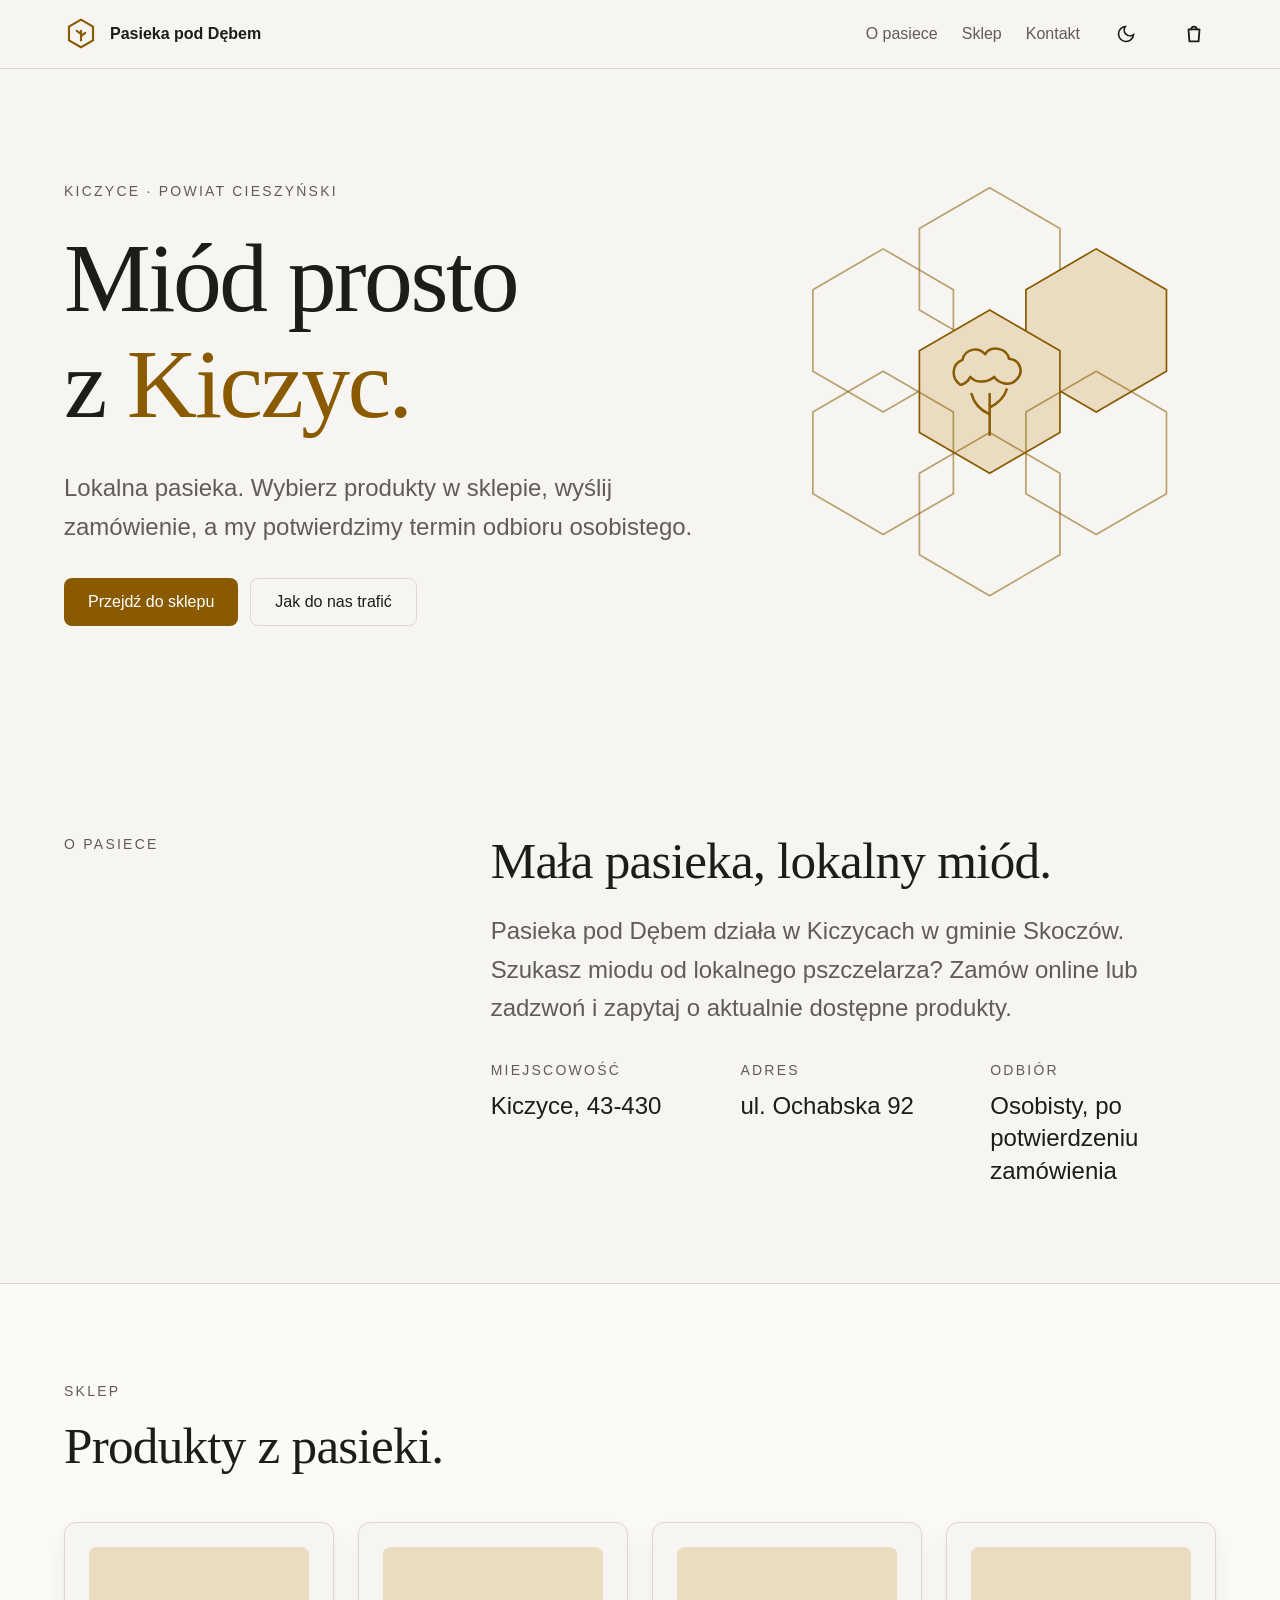
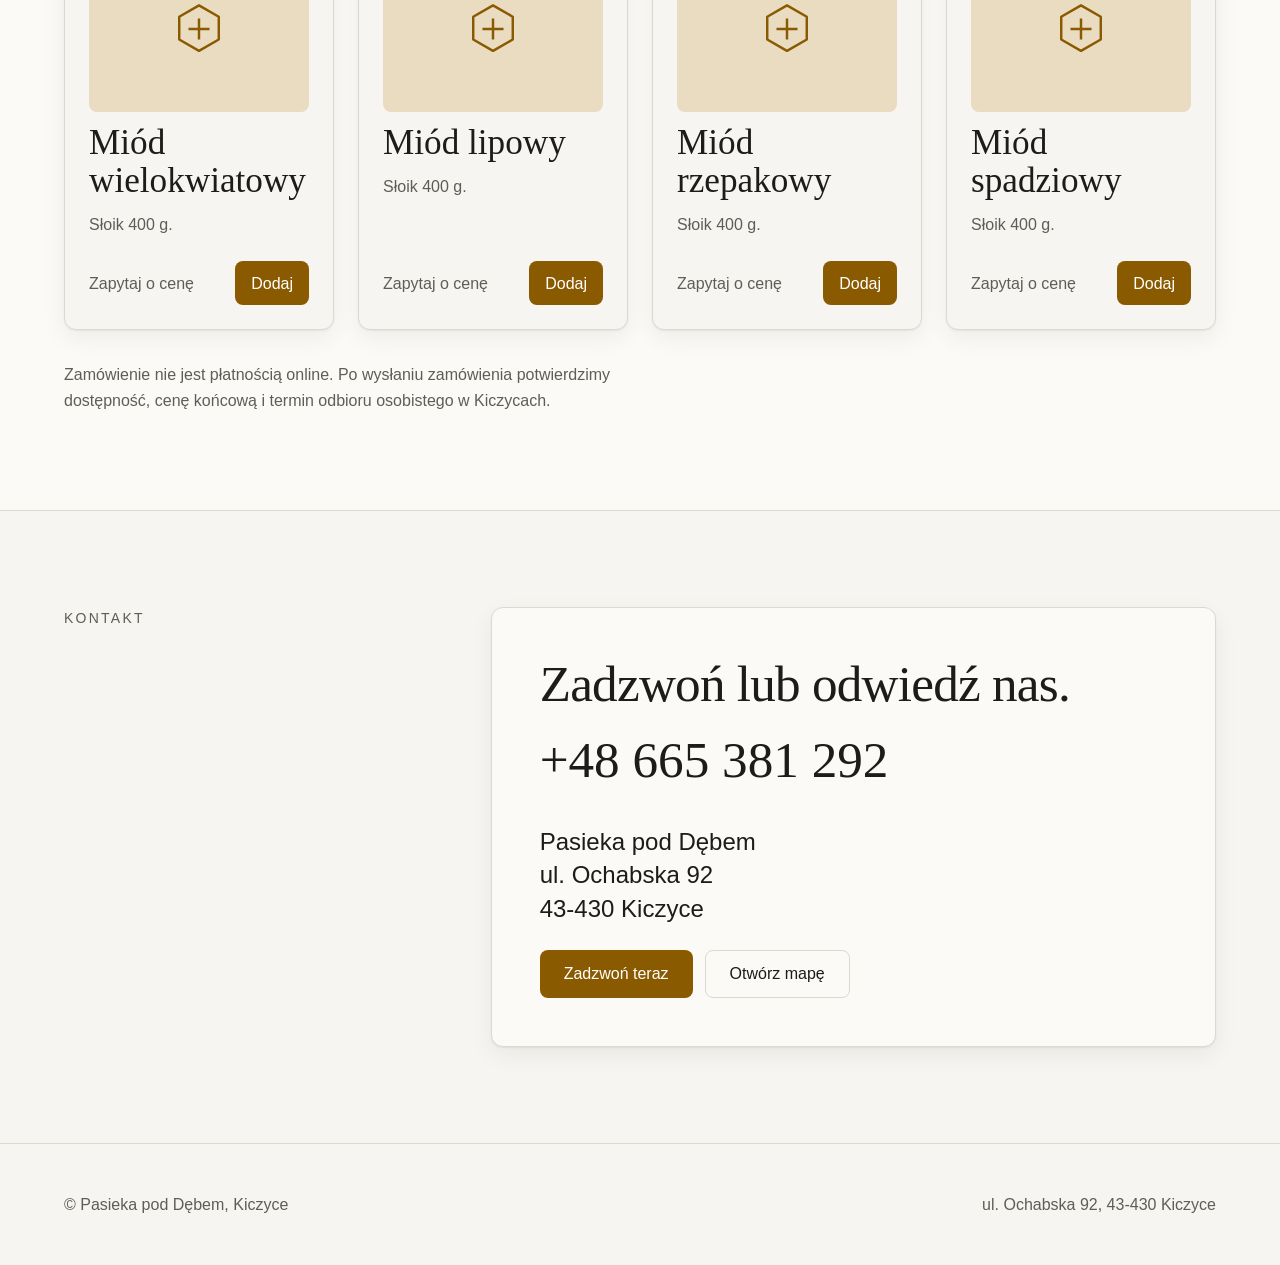
==== commit d2047f66: "Dodaj sklep internetowy: katalog produktów, koszyk i zamówienie na odbiór osobisty" ====
--- a/index.html
+++ b/index.html
@@ -3,10 +3,10 @@
 <head>
 <meta charset="utf-8">
 <meta name="viewport" content="width=device-width, initial-scale=1">
-<title>Pasieka pod Dębem — Kiczyce</title>
-<meta name="description" content="Pasieka pod Dębem z Kiczyc koło Skoczowa. Miód i produkty pszczele z lokalnej pasieki. Kontakt telefoniczny, odbiór osobisty.">
+<title>Pasieka pod Dębem — Kiczyce | Miód i sklep online</title>
+<meta name="description" content="Pasieka pod Dębem z Kiczyc koło Skoczowa. Sklep internetowy z miodem i produktami pszczelimi. Zamówienie online, odbiór osobisty.">
 <meta property="og:title" content="Pasieka pod Dębem — Kiczyce">
-<meta property="og:description" content="Miód i produkty pszczele z lokalnej pasieki w Kiczycach.">
+<meta property="og:description" content="Miód i produkty pszczele z lokalnej pasieki. Zamów online, odbierz osobiście.">
 <meta property="og:type" content="website">
 <meta name="theme-color" content="#f6f5f1">
 <script type="application/ld+json">
@@ -35,33 +35,36 @@
  --xs:clamp(.75rem,.7rem + .25vw,.875rem);--sm:clamp(.875rem,.8rem + .35vw,1rem);
  --base:clamp(1rem,.95rem + .25vw,1.125rem);--lg:clamp(1.125rem,1rem + .75vw,1.5rem);
  --xl:clamp(1.5rem,1.2rem + 1.25vw,2.25rem);--x2:clamp(2rem,1.2rem + 2.5vw,3.5rem);--hero:clamp(3rem,.5rem + 7vw,7rem);
- --s2:.5rem;--s3:.75rem;--s4:1rem;--s6:1.5rem;--s8:2rem;--s12:3rem;--s16:4rem;--s24:6rem;
+ --s1:.25rem;--s2:.5rem;--s3:.75rem;--s4:1rem;--s6:1.5rem;--s8:2rem;--s12:3rem;--s16:4rem;--s24:6rem;
  --r-sm:.375rem;--r-md:.5rem;--r-lg:.75rem;
  --display:'Boska',Georgia,serif;--body:'Satoshi','Helvetica Neue',sans-serif;
 }
 *,*::before,*::after{box-sizing:border-box;margin:0;padding:0}
 html{scroll-behavior:smooth;-webkit-font-smoothing:antialiased;scroll-padding-top:5rem}
 body{min-height:100dvh;line-height:1.6;font-family:var(--body);font-size:var(--base);color:var(--text);background:var(--bg)}
-a,button{transition:color .18s,background .18s,border-color .18s,transform .18s}
-a{color:inherit}button{font:inherit;color:inherit;background:none;border:0;cursor:pointer}
+a,button,input,textarea{transition:color .18s,background .18s,border-color .18s,transform .18s}
+a{color:inherit}button,input,textarea{font:inherit;color:inherit}button{background:none;border:0;cursor:pointer}
 :focus-visible{outline:2px solid var(--accent);outline-offset:3px;border-radius:var(--r-sm)}
 h1,h2,h3{text-wrap:balance;line-height:1.08;font-weight:500}
 p{text-wrap:pretty;max-width:58ch}
 .wrap{max-width:1200px;margin-inline:auto;padding-inline:var(--s6)}
-.skip{position:absolute;left:-999px}.skip:focus{left:var(--s4);top:var(--s4);background:var(--surface);padding:var(--s2) var(--s4);z-index:30}
+.skip{position:absolute;left:-999px}.skip:focus{left:var(--s4);top:var(--s4);background:var(--surface);padding:var(--s2) var(--s4);z-index:60}
 header{position:sticky;top:0;z-index:20;background:color-mix(in oklab,var(--bg) 88%,transparent);backdrop-filter:blur(12px);border-bottom:1px solid var(--divider)}
 .bar{display:flex;align-items:center;justify-content:space-between;min-height:4.25rem;gap:var(--s4)}
-.brand{display:flex;align-items:center;gap:var(--s3);text-decoration:none;font-weight:700;font-size:var(--sm);letter-spacing:.01em}
+.brand{display:flex;align-items:center;gap:var(--s3);text-decoration:none;font-weight:700;font-size:var(--sm)}
 .brand svg{width:34px;height:34px;color:var(--accent)}
 nav{display:flex;align-items:center;gap:var(--s6);font-size:var(--sm)}
 nav a.l{text-decoration:none;color:var(--muted);padding:var(--s3) 0}nav a.l:hover{color:var(--text)}
-.toggle{width:44px;height:44px;display:grid;place-items:center;border-radius:var(--r-md)}
-.toggle:hover{background:var(--offset)}
+.icon-btn{position:relative;width:44px;height:44px;display:grid;place-items:center;border-radius:var(--r-md)}
+.icon-btn:hover{background:var(--offset)}
+.count{position:absolute;top:2px;right:0;min-width:20px;height:20px;border-radius:99px;background:var(--accent);color:var(--on-accent);font-size:var(--xs);font-weight:700;display:grid;place-items:center;padding:0 5px}
+.count[hidden]{display:none}
 .btn{display:inline-flex;align-items:center;justify-content:center;gap:var(--s2);min-height:48px;padding:0 var(--s6);border-radius:var(--r-md);background:var(--accent);color:var(--on-accent);font-weight:500;font-size:var(--sm);text-decoration:none}
 .btn:hover{background:var(--accent-hover)}.btn:active{transform:translateY(1px)}
 .btn.ghost{background:transparent;color:var(--text);border:1px solid var(--divider)}
 .btn.ghost:hover{background:var(--offset)}
 .btn.sm{min-height:44px;padding:0 var(--s4)}
+.btn[disabled]{opacity:.5;pointer-events:none}
 .eyebrow{font-size:var(--xs);letter-spacing:.16em;text-transform:uppercase;color:var(--muted);font-weight:500}
 .hero{display:grid;gap:var(--s12);align-items:center;padding-block:clamp(var(--s12),8vw,var(--s24))}
 @media(min-width:900px){.hero{grid-template-columns:7fr 5fr;gap:var(--s16)}}
@@ -82,17 +85,44 @@
 .facts{display:grid;gap:var(--s6);margin-top:var(--s8);grid-template-columns:repeat(auto-fit,minmax(220px,1fr))}
 .facts dt{font-size:var(--xs);letter-spacing:.16em;text-transform:uppercase;color:var(--muted);margin-bottom:var(--s2)}
 .facts dd{font-size:var(--lg);line-height:1.35}
-.offer{background:var(--surface);border-block:1px solid var(--divider)}
-.offer-box{margin-top:var(--s12);border:1px dashed var(--divider);border-radius:var(--r-lg);padding:clamp(var(--s8),6vw,var(--s16));display:grid;gap:var(--s6);justify-items:start;background:var(--bg)}
-.offer-box svg{width:48px;height:48px;color:var(--accent)}
-.offer-box h3{font-family:var(--display);font-size:var(--xl)}
-.offer-box p{color:var(--muted)}
+.shop{background:var(--surface);border-block:1px solid var(--divider)}
+.grid{display:grid;gap:var(--s6);margin-top:var(--s12);grid-template-columns:repeat(auto-fill,minmax(min(260px,100%),1fr))}
+.card{background:var(--bg);border:1px solid var(--divider);border-radius:var(--r-lg);padding:var(--s6);display:flex;flex-direction:column;gap:var(--s3);box-shadow:var(--shadow)}
+.card .jar{width:100%;aspect-ratio:4/3;border-radius:var(--r-md);background:var(--tint);display:grid;place-items:center;color:var(--accent)}
+.card .jar svg{width:56px;height:56px}
+.card h3{font-family:var(--display);font-size:var(--xl)}
+.card p{color:var(--muted);font-size:var(--sm)}
+.card .row{display:flex;align-items:center;justify-content:space-between;gap:var(--s3);margin-top:auto;padding-top:var(--s3)}
+.price{font-weight:700;font-size:var(--lg);font-variant-numeric:tabular-nums}
+.price.ask{font-size:var(--sm);font-weight:500;color:var(--muted)}
+.note{margin-top:var(--s8);font-size:var(--sm);color:var(--muted);max-width:70ch}
 .contact-card{background:var(--surface);border:1px solid var(--divider);border-radius:var(--r-lg);padding:clamp(var(--s6),4vw,var(--s12));box-shadow:var(--shadow)}
-.contact-card .tel{display:inline-block;font-family:var(--display);font-size:var(--x2);text-decoration:none;letter-spacing:-.01em;margin-block:var(--s2) var(--s6)}
+.contact-card .tel{display:inline-block;font-family:var(--display);font-size:var(--x2);text-decoration:none;margin-block:var(--s2) var(--s6)}
 .contact-card .tel:hover{color:var(--accent)}
 .contact-card address{font-style:normal;font-size:var(--lg);margin-bottom:var(--s6);line-height:1.4}
 footer{padding-block:var(--s12);border-top:1px solid var(--divider);font-size:var(--sm);color:var(--muted)}
 footer .wrap{display:flex;flex-wrap:wrap;justify-content:space-between;gap:var(--s4)}
+/* koszyk */
+.scrim{position:fixed;inset:0;background:oklch(0 0 0/.45);opacity:0;pointer-events:none;transition:opacity .3s;z-index:40}
+.scrim.open{opacity:1;pointer-events:auto}
+.drawer{position:fixed;top:0;right:0;height:100dvh;width:min(440px,100%);background:var(--bg);border-left:1px solid var(--divider);z-index:50;display:flex;flex-direction:column;transform:translateX(100%);transition:transform .35s cubic-bezier(.16,1,.3,1);visibility:hidden}
+.drawer.open{transform:none;visibility:visible}
+.drawer header{position:static;display:flex;align-items:center;justify-content:space-between;padding:var(--s4) var(--s6);background:none;backdrop-filter:none}
+.drawer h2{font-size:var(--xl)}
+.items{flex:1;overflow:auto;padding:var(--s4) var(--s6);display:flex;flex-direction:column;gap:var(--s4)}
+.empty{text-align:center;color:var(--muted);padding:var(--s12) var(--s4);display:grid;gap:var(--s3);justify-items:center}
+.empty svg{width:48px;height:48px;color:var(--accent)}
+.line{display:grid;grid-template-columns:1fr auto;gap:var(--s2) var(--s4);padding-bottom:var(--s4);border-bottom:1px solid var(--divider)}
+.line b{font-weight:500}.line small{color:var(--muted);font-size:var(--xs)}
+.qty{display:inline-flex;align-items:center;border:1px solid var(--divider);border-radius:var(--r-md)}
+.qty button{width:44px;height:44px;font-size:var(--lg)}.qty button:hover{background:var(--offset)}
+.qty span{min-width:28px;text-align:center;font-variant-numeric:tabular-nums}
+.foot{padding:var(--s6);border-top:1px solid var(--divider);display:grid;gap:var(--s3);background:var(--surface)}
+.total{display:flex;justify-content:space-between;font-weight:700;font-size:var(--lg)}
+.field{display:grid;gap:var(--s2);font-size:var(--sm)}
+.field input,.field textarea{min-height:44px;padding:var(--s2) var(--s3);border:1px solid var(--divider);border-radius:var(--r-md);background:var(--bg)}
+.field textarea{resize:vertical;min-height:72px}
+.msg{font-size:var(--sm);color:var(--muted)}
 .rv{opacity:0;transition:opacity .7s cubic-bezier(.16,1,.3,1)}.rv.in{opacity:1}
 @media(max-width:640px){nav a.l{display:none}}
 @media(prefers-reduced-motion:reduce){*{transition-duration:.01ms!important;scroll-behavior:auto!important}.rv{opacity:1}}
@@ -108,10 +138,13 @@
   </a>
   <nav aria-label="Główna nawigacja">
    <a class="l" href="#o-nas">O pasiece</a>
-   <a class="l" href="#oferta">Oferta</a>
+   <a class="l" href="#sklep">Sklep</a>
    <a class="l" href="#kontakt">Kontakt</a>
-   <a class="btn sm" href="tel:+48665381292">Zadzwoń</a>
-   <button class="toggle" data-theme-toggle aria-label="Przełącz motyw jasny/ciemny"></button>
+   <button class="icon-btn" data-theme-toggle aria-label="Przełącz motyw jasny/ciemny"></button>
+   <button class="icon-btn" id="open-cart" aria-label="Otwórz koszyk">
+    <svg width="22" height="22" viewBox="0 0 24 24" fill="none" stroke="currentColor" stroke-width="2" stroke-linecap="round" stroke-linejoin="round" aria-hidden="true"><path d="M6 7h12l-1 13H7z"/><path d="M9 7a3 3 0 0 1 6 0"/></svg>
+    <span class="count" id="count" hidden>0</span>
+   </button>
   </nav>
  </div>
 </header>
@@ -121,9 +154,9 @@
   <div>
    <p class="eyebrow">Kiczyce · powiat cieszyński</p>
    <h1>Miód prosto z&nbsp;<em>Kiczyc.</em></h1>
-   <p class="lead">Lokalna pasieka. Miód i produkty pszczele, kupisz po kontakcie telefonicznym.</p>
+   <p class="lead">Lokalna pasieka. Wybierz produkty w sklepie, wyślij zamówienie, a my potwierdzimy termin odbioru osobistego.</p>
    <div class="cta">
-    <a class="btn" href="#oferta">Zobacz ofertę</a>
+    <a class="btn" href="#sklep">Przejdź do sklepu</a>
     <a class="btn ghost" href="#kontakt">Jak do nas trafić</a>
    </div>
   </div>
@@ -149,25 +182,22 @@
    <div><p class="eyebrow">O pasiece</p></div>
    <div>
     <h2>Mała pasieka, lokalny miód.</h2>
-    <p class="lead" style="margin-top:var(--s6);color:var(--muted)">Pasieka pod Dębem działa w Kiczycach w gminie Skoczów. Szukasz miodu od lokalnego pszczelarza, zadzwoń i zapytaj o aktualnie dostępne produkty.</p>
+    <p class="lead" style="margin-top:var(--s6);color:var(--muted)">Pasieka pod Dębem działa w Kiczycach w gminie Skoczów. Szukasz miodu od lokalnego pszczelarza? Zamów online lub zadzwoń i zapytaj o aktualnie dostępne produkty.</p>
     <dl class="facts">
      <div><dt>Miejscowość</dt><dd>Kiczyce, 43-430</dd></div>
      <div><dt>Adres</dt><dd>ul. Ochabska 92</dd></div>
+     <div><dt>Odbiór</dt><dd>Osobisty, po potwierdzeniu zamówienia</dd></div>
     </dl>
    </div>
   </div>
  </section>
 
- <section class="offer" id="oferta">
+ <section class="shop" id="sklep">
   <div class="wrap rv">
-   <p class="eyebrow">Oferta</p>
+   <p class="eyebrow">Sklep</p>
    <h2 style="margin-top:var(--s4)">Produkty z pasieki.</h2>
-   <div class="offer-box">
-    <svg viewBox="0 0 32 32" fill="none" stroke="currentColor" stroke-width="1.6" stroke-linejoin="round" aria-hidden="true"><path d="M16 2.5l11.3 6.5v13L16 28.5 4.7 22V9z"/><path d="M10 16h12M16 10v12"/></svg>
-    <h3>Pełna oferta wkrótce online</h3>
-    <p>Aktualne produkty, ceny i dostępność uzgodnisz telefonicznie. Odbiór osobisty w Kiczycach.</p>
-    <a class="btn" href="tel:+48665381292">Zapytaj o ofertę</a>
-   </div>
+   <div class="grid" id="grid"></div>
+   <p class="note">Zamówienie nie jest płatnością online. Po wysłaniu zamówienia potwierdzimy dostępność, cenę końcową i termin odbioru osobistego w Kiczycach.</p>
   </div>
  </section>
 
@@ -189,10 +219,76 @@
 
 <footer><div class="wrap"><span>© Pasieka pod Dębem, Kiczyce</span><span>ul. Ochabska 92, 43-430 Kiczyce</span></div></footer>
 
+<div class="scrim" id="scrim"></div>
+<aside class="drawer" id="drawer" role="dialog" aria-modal="true" aria-labelledby="cart-title">
+ <header>
+  <h2 id="cart-title">Twoje zamówienie</h2>
+  <button class="icon-btn" id="close-cart" aria-label="Zamknij koszyk"><svg width="20" height="20" viewBox="0 0 24 24" fill="none" stroke="currentColor" stroke-width="2" stroke-linecap="round" aria-hidden="true"><path d="M5 5l14 14M19 5L5 19"/></svg></button>
+ </header>
+ <div class="items" id="items"></div>
+ <form class="foot" id="order" novalidate>
+  <div class="total"><span>Razem</span><span id="total">—</span></div>
+  <label class="field">Imię i nazwisko<input id="f-name" autocomplete="name" required></label>
+  <label class="field">Telefon<input id="f-tel" type="tel" autocomplete="tel" required></label>
+  <label class="field">Uwagi (opcjonalnie)<textarea id="f-note"></textarea></label>
+  <p class="msg" id="msg" role="status"></p>
+  <button class="btn" type="submit" id="send">Wyślij zamówienie SMS-em</button>
+  <button class="btn ghost" type="button" id="copy">Skopiuj treść zamówienia</button>
+ </form>
+</aside>
+
 <script>
+/* KATALOG — edytuj tutaj. price: kwota w zł albo null (wtedy "Zapytaj o cenę"). */
+var PRODUCTS=[
+ {id:'wielokwiatowy',name:'Miód wielokwiatowy',desc:'Słoik 400 g.',price:null},
+ {id:'lipowy',name:'Miód lipowy',desc:'Słoik 400 g.',price:null},
+ {id:'rzepakowy',name:'Miód rzepakowy',desc:'Słoik 400 g.',price:null},
+ {id:'spadziowy',name:'Miód spadziowy',desc:'Słoik 400 g.',price:null}
+];
+var PHONE='+48665381292';
 (function(){
- var t=document.querySelector('[data-theme-toggle]'),r=document.documentElement;
- var d=matchMedia('(prefers-color-scheme:dark)').matches?'dark':'light';
+ var cart={},$=function(s){return document.querySelector(s)};
+ var jar='<svg viewBox="0 0 32 32" fill="none" stroke="currentColor" stroke-width="1.4" stroke-linejoin="round" aria-hidden="true"><path d="M16 2.5l11.3 6.5v13L16 28.5 4.7 22V9z"/><path d="M10 16h12M16 10v12"/></svg>';
+ var fmt=function(n){return n.toFixed(2).replace('.',',')+' zł'};
+ var priceTxt=function(p){return p.price==null?'Zapytaj o cenę':fmt(p.price)};
+ function esc(s){return String(s).replace(/[&<>"]/g,function(c){return {'&':'&amp;','<':'&lt;','>':'&gt;','"':'&quot;'}[c]})}
+ $('#grid').innerHTML=PRODUCTS.map(function(p){return '<article class="card"><div class="jar">'+jar+'</div><h3>'+esc(p.name)+'</h3><p>'+esc(p.desc)+'</p><div class="row"><span class="price'+(p.price==null?' ask':'')+'">'+priceTxt(p)+'</span><button class="btn sm" data-add="'+p.id+'">Dodaj</button></div></article>'}).join('');
+ function find(id){return PRODUCTS.filter(function(p){return p.id===id})[0]}
+ function summary(){
+  var t=0,ask=false,lines=Object.keys(cart).map(function(id){var p=find(id),q=cart[id];if(p.price==null)ask=true;else t+=p.price*q;return q+' x '+p.name});
+  return {lines:lines,total:t,ask:ask};
+ }
+ function render(){
+  var ids=Object.keys(cart),n=ids.reduce(function(a,i){return a+cart[i]},0),c=$('#count');
+  c.textContent=n;c.hidden=!n;
+  var s=summary();
+  $('#items').innerHTML=ids.length?ids.map(function(id){var p=find(id);return '<div class="line"><div><b>'+esc(p.name)+'</b><br><small>'+priceTxt(p)+'</small></div><div class="qty"><button data-dec="'+id+'" aria-label="Mniej">−</button><span>'+cart[id]+'</span><button data-inc="'+id+'" aria-label="Więcej">+</button></div></div>'}).join(''):'<div class="empty">'+jar+'<b>Koszyk jest pusty</b><span>Dodaj produkty ze sklepu.</span></div>';
+  $('#total').textContent=!ids.length?'—':(s.ask?(s.total?fmt(s.total)+' + do wyceny':'do wyceny'):fmt(s.total));
+  $('#send').disabled=!ids.length;$('#copy').disabled=!ids.length;
+ }
+ function text(){
+  var s=summary();
+  return 'Zamówienie — Pasieka pod Dębem\n'+s.lines.join('\n')+'\nImię: '+$('#f-name').value.trim()+'\nTelefon: '+$('#f-tel').value.trim()+($('#f-note').value.trim()?'\nUwagi: '+$('#f-note').value.trim():'');
+ }
+ function valid(){
+  var ok=$('#f-name').value.trim()&&$('#f-tel').value.trim();
+  $('#msg').textContent=ok?'':'Podaj imię i numer telefonu, abyśmy mogli potwierdzić zamówienie.';
+  return !!ok;
+ }
+ function open(o){$('#drawer').classList.toggle('open',o);$('#scrim').classList.toggle('open',o);if(o)$('#close-cart').focus()}
+ document.addEventListener('click',function(e){
+  var a=e.target.closest('[data-add],[data-inc],[data-dec]');if(!a)return;
+  var id=a.dataset.add||a.dataset.inc||a.dataset.dec;
+  if(a.dataset.dec){cart[id]--;if(cart[id]<1)delete cart[id]}else{cart[id]=(cart[id]||0)+1}
+  render();if(a.dataset.add)open(true);
+ });
+ $('#open-cart').onclick=function(){open(true)};$('#close-cart').onclick=function(){open(false)};$('#scrim').onclick=function(){open(false)};
+ document.addEventListener('keydown',function(e){if(e.key==='Escape')open(false)});
+ $('#order').addEventListener('submit',function(e){e.preventDefault();if(!valid())return;location.href='sms:'+PHONE+'?&body='+encodeURIComponent(text());$('#msg').textContent='Otwieramy wiadomość SMS. Jeśli się nie otworzyła, skopiuj treść zamówienia lub zadzwoń: 665 381 292.'});
+ $('#copy').onclick=function(){if(!valid())return;var t=text();(navigator.clipboard?navigator.clipboard.writeText(t):Promise.reject()).then(function(){$('#msg').textContent='Skopiowano. Wyślij nam treść wiadomością lub zadzwoń: 665 381 292.'},function(){$('#msg').textContent='Nie udało się skopiować. Zadzwoń: 665 381 292.'})};
+ render();
+ /* motyw + animacje */
+ var t=$('[data-theme-toggle]'),r=document.documentElement,d=matchMedia('(prefers-color-scheme:dark)').matches?'dark':'light';
  var sun='<svg width="20" height="20" viewBox="0 0 24 24" fill="none" stroke="currentColor" stroke-width="2"><circle cx="12" cy="12" r="5"/><path d="M12 1v2M12 21v2M4.22 4.22l1.42 1.42M18.36 18.36l1.42 1.42M1 12h2M21 12h2M4.22 19.78l1.42-1.42M18.36 5.64l1.42-1.42"/></svg>';
  var moon='<svg width="20" height="20" viewBox="0 0 24 24" fill="none" stroke="currentColor" stroke-width="2"><path d="M21 12.79A9 9 0 1 1 11.21 3 7 7 0 0 0 21 12.79z"/></svg>';
  function set(){r.setAttribute('data-theme',d);t.innerHTML=d==='dark'?sun:moon}
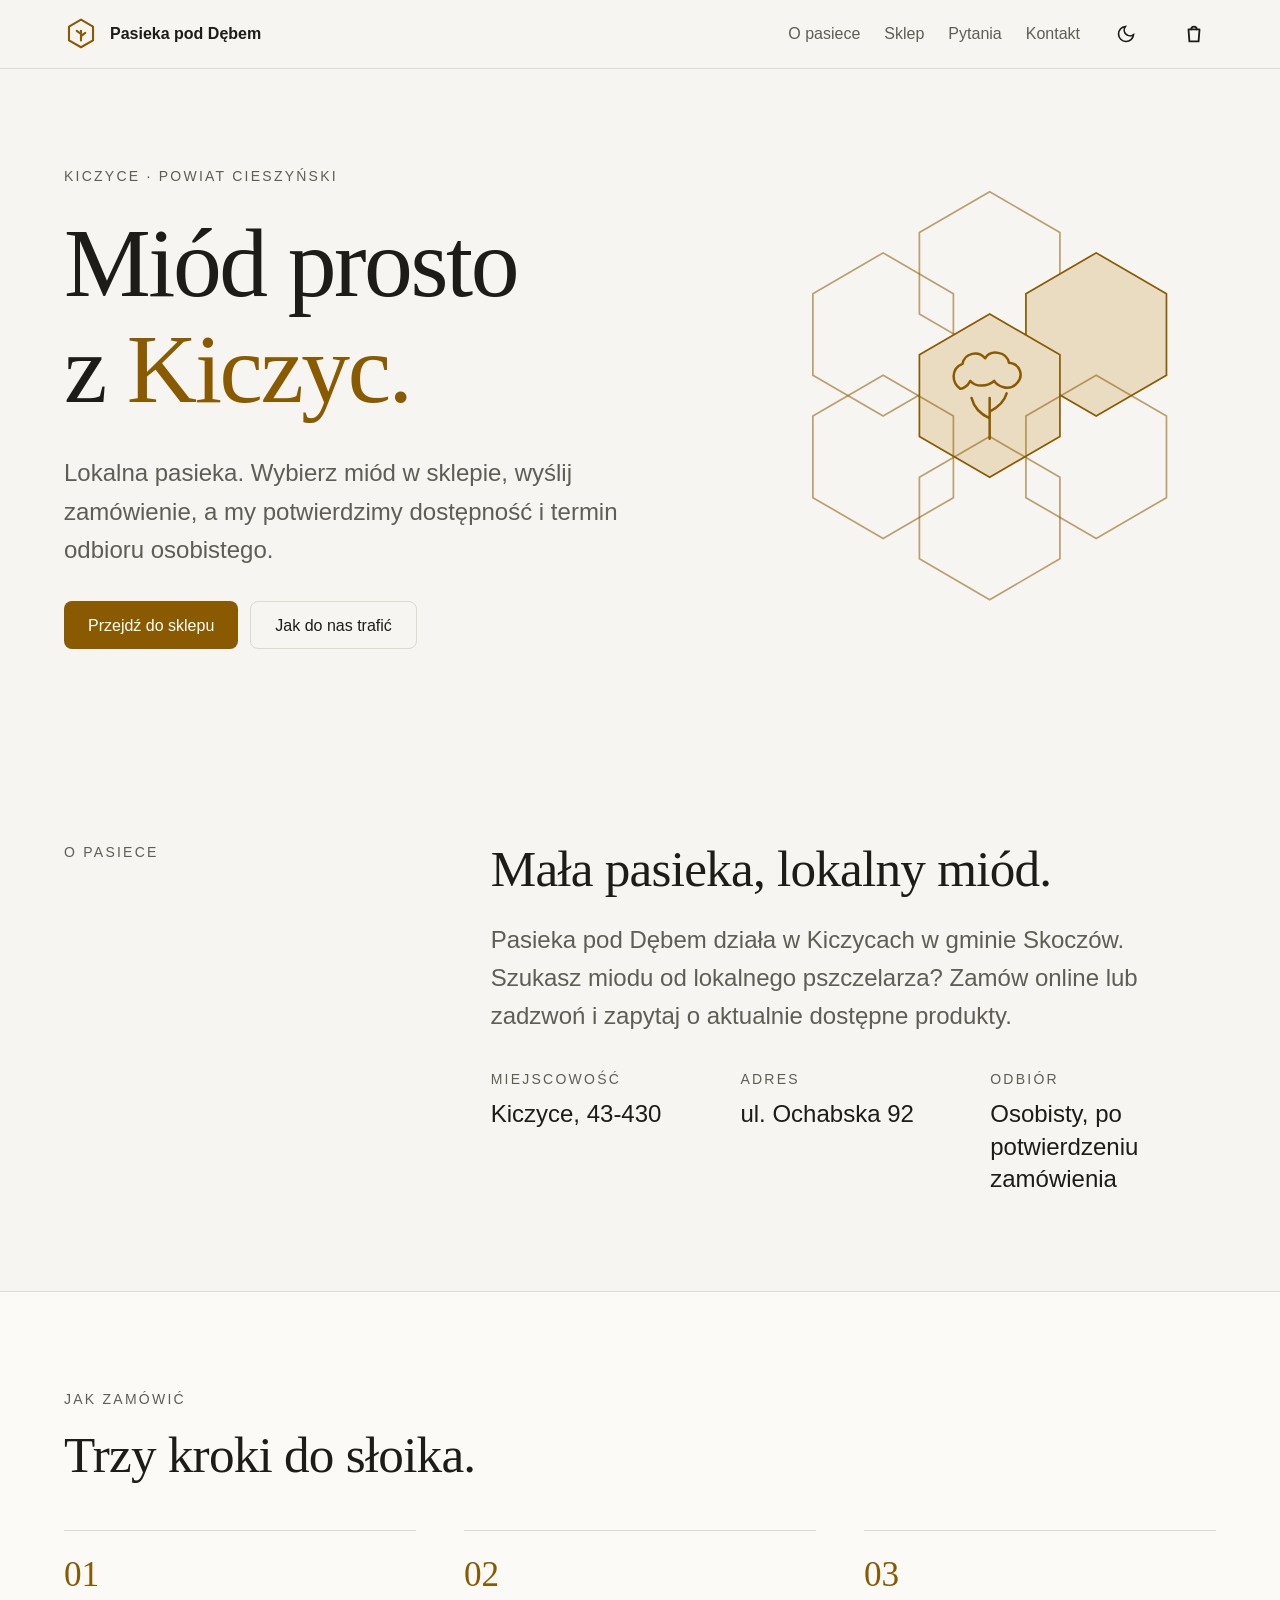
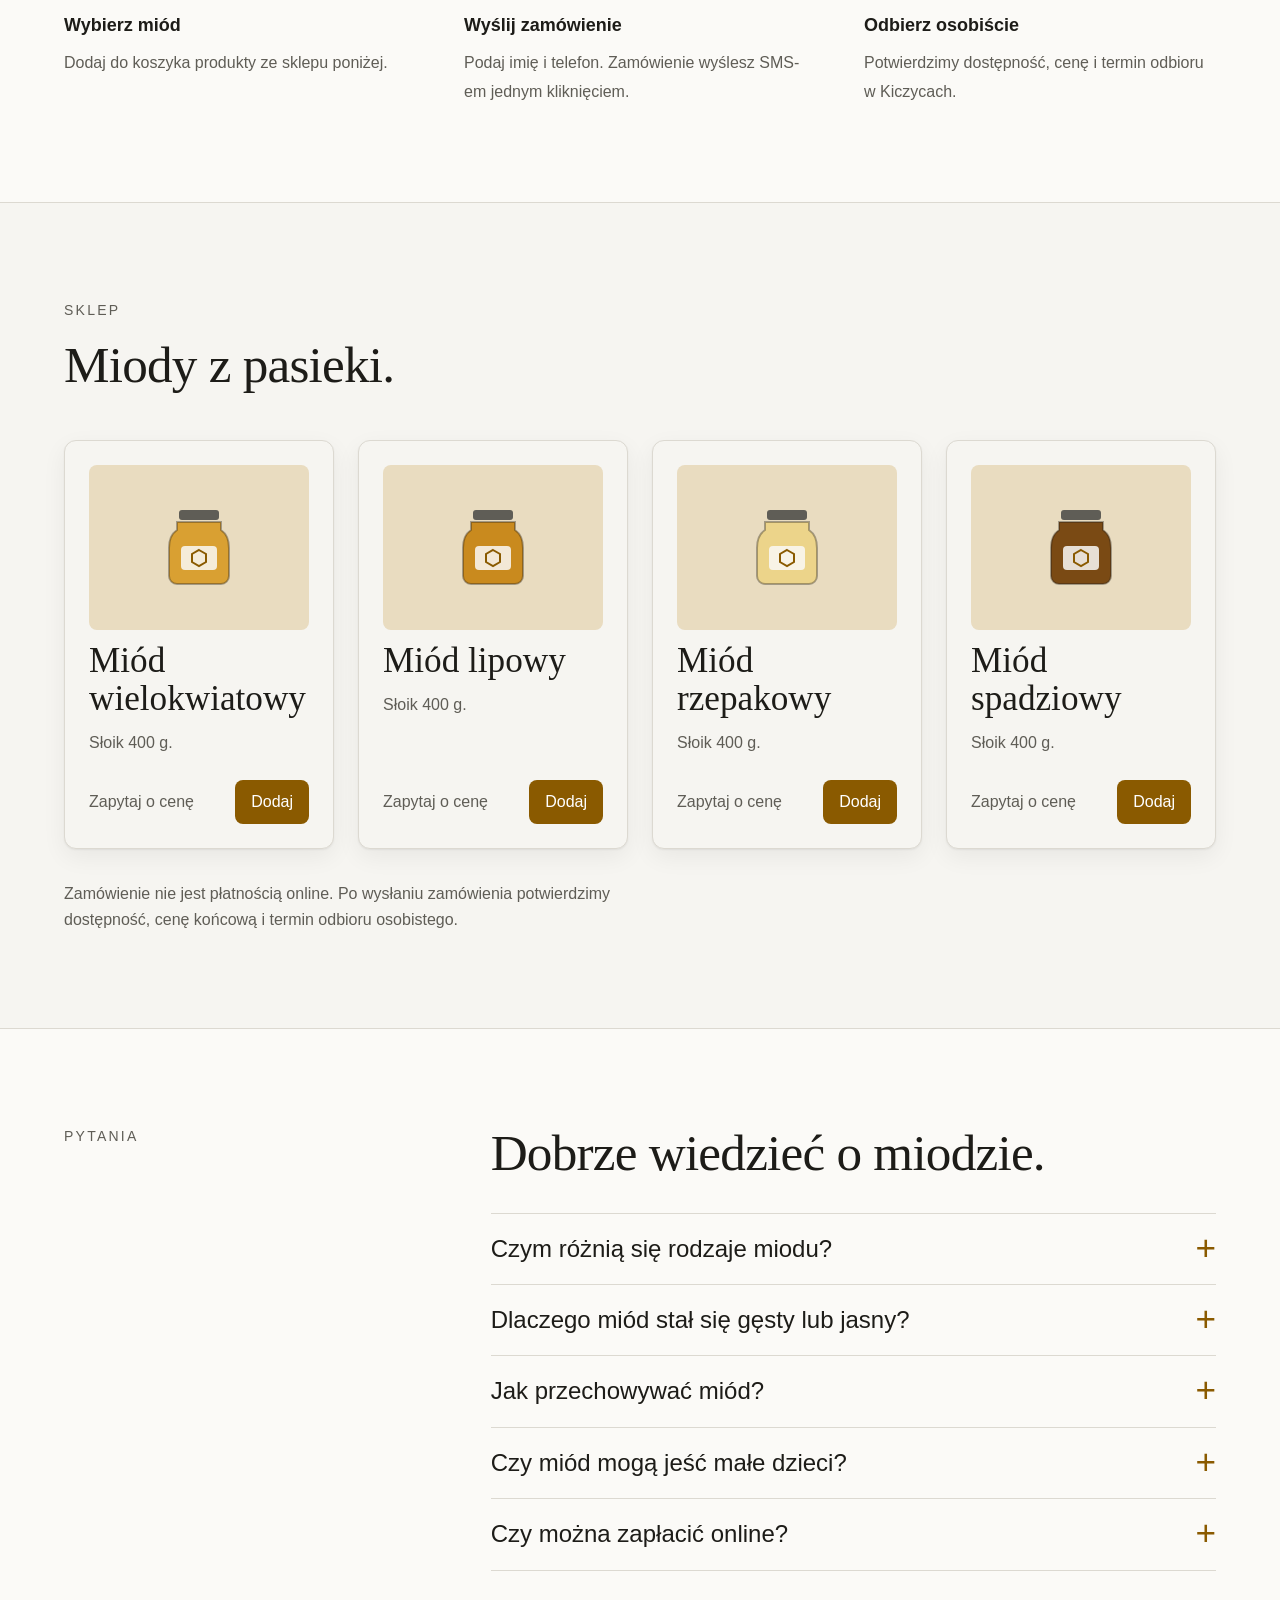
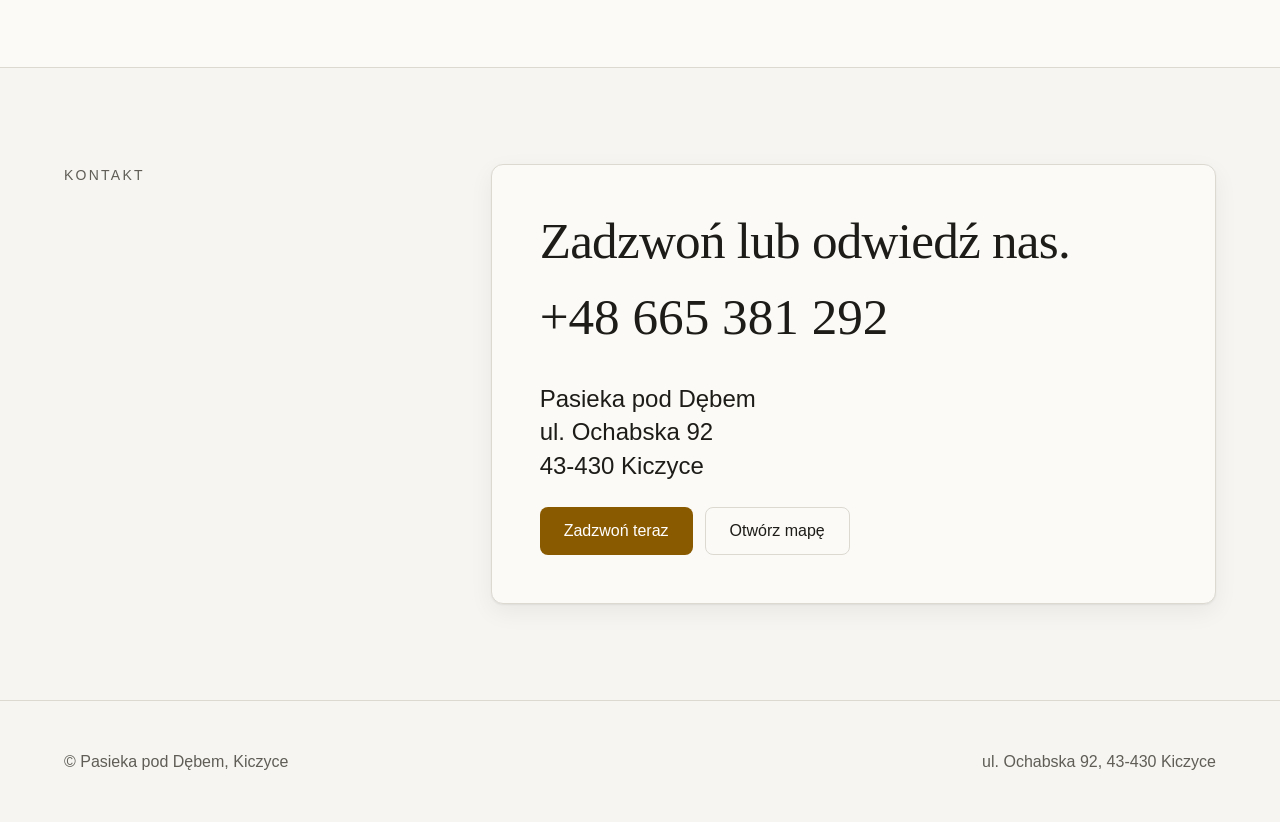
==== commit 845db574: "Przebuduj strone: sekcje informacyjne, FAQ, dostepny koszyk, favicon, 404" ====
--- a/index.html
+++ b/index.html
@@ -3,22 +3,22 @@
 <head>
 <meta charset="utf-8">
 <meta name="viewport" content="width=device-width, initial-scale=1">
-<title>Pasieka pod Dębem — Kiczyce | Miód i sklep online</title>
-<meta name="description" content="Pasieka pod Dębem z Kiczyc koło Skoczowa. Sklep internetowy z miodem i produktami pszczelimi. Zamówienie online, odbiór osobisty.">
-<meta property="og:title" content="Pasieka pod Dębem — Kiczyce">
-<meta property="og:description" content="Miód i produkty pszczele z lokalnej pasieki. Zamów online, odbierz osobiście.">
+<title>Pasieka pod Dębem — miód z Kiczyc | Sklep online</title>
+<meta name="description" content="Pasieka pod Dębem z Kiczyc koło Skoczowa. Miód wielokwiatowy, lipowy, rzepakowy i spadziowy. Zamów online, odbierz osobiście.">
+<meta property="og:title" content="Pasieka pod Dębem — miód z Kiczyc">
+<meta property="og:description" content="Miód z lokalnej pasieki. Zamów online, odbierz osobiście w Kiczycach.">
 <meta property="og:type" content="website">
+<meta property="og:locale" content="pl_PL">
 <meta name="theme-color" content="#f6f5f1">
+<link rel="icon" href="favicon.svg" type="image/svg+xml">
 <script type="application/ld+json">
 {"@context":"https://schema.org","@type":"LocalBusiness","name":"Pasieka pod Dębem","telephone":"+48665381292","address":{"@type":"PostalAddress","streetAddress":"ul. Ochabska 92","postalCode":"43-430","addressLocality":"Kiczyce","addressCountry":"PL"}}
 </script>
 <link rel="preconnect" href="https://api.fontshare.com">
 <link href="https://api.fontshare.com/v2/css?f[]=satoshi@400,500,700&f[]=boska@400,500&display=swap" rel="stylesheet">
 <style>
-/* Art direction: nowoczesny minimalizm, szlachetna oszczędność.
-   Paleta: ciepłe neutralne, jeden akcent — bursztyn miodu.
-   Typografia: Boska (display, 24px+) + Satoshi (tekst).
-   Gęstość: przestronna, siatka edytorska. */
+/* Art direction: nowoczesny minimalizm, ciepłe neutralne, jeden akcent — bursztyn miodu.
+   Typografia: Boska (display, 24px+) + Satoshi (tekst). Gęstość: przestronna, siatka edytorska. */
 :root,[data-theme="light"]{
  --bg:#f6f5f1;--surface:#fbfaf7;--offset:#eeece6;--divider:#dcd9d1;
  --text:#1d1c18;--muted:#5f5d56;
@@ -42,14 +42,14 @@
 *,*::before,*::after{box-sizing:border-box;margin:0;padding:0}
 html{scroll-behavior:smooth;-webkit-font-smoothing:antialiased;scroll-padding-top:5rem}
 body{min-height:100dvh;line-height:1.6;font-family:var(--body);font-size:var(--base);color:var(--text);background:var(--bg)}
-a,button,input,textarea{transition:color .18s,background .18s,border-color .18s,transform .18s}
+a,button,input,textarea,summary{transition:color .18s,background .18s,border-color .18s,transform .18s}
 a{color:inherit}button,input,textarea{font:inherit;color:inherit}button{background:none;border:0;cursor:pointer}
 :focus-visible{outline:2px solid var(--accent);outline-offset:3px;border-radius:var(--r-sm)}
 h1,h2,h3{text-wrap:balance;line-height:1.08;font-weight:500}
 p{text-wrap:pretty;max-width:58ch}
 .wrap{max-width:1200px;margin-inline:auto;padding-inline:var(--s6)}
 .skip{position:absolute;left:-999px}.skip:focus{left:var(--s4);top:var(--s4);background:var(--surface);padding:var(--s2) var(--s4);z-index:60}
-header{position:sticky;top:0;z-index:20;background:color-mix(in oklab,var(--bg) 88%,transparent);backdrop-filter:blur(12px);border-bottom:1px solid var(--divider)}
+header.top{position:sticky;top:0;z-index:20;background:color-mix(in oklab,var(--bg) 88%,transparent);backdrop-filter:blur(12px);border-bottom:1px solid var(--divider)}
 .bar{display:flex;align-items:center;justify-content:space-between;min-height:4.25rem;gap:var(--s4)}
 .brand{display:flex;align-items:center;gap:var(--s3);text-decoration:none;font-weight:700;font-size:var(--sm)}
 .brand svg{width:34px;height:34px;color:var(--accent)}
@@ -75,8 +75,8 @@
 .art{aspect-ratio:1/1.05;max-width:460px;width:100%;justify-self:center}
 .art svg{width:100%;height:100%;display:block}
 .hexes polygon{stroke:var(--accent);stroke-width:1.5;fill:none;opacity:.55}
-.hexes polygon.f{fill:var(--tint);opacity:1;stroke:var(--accent)}
-.hexes .oak{stroke:var(--accent);stroke-width:2.2;fill:none;stroke-linecap:round;stroke-linejoin:round;opacity:1}
+.hexes polygon.f{fill:var(--tint);opacity:1}
+.hexes .oak{stroke:var(--accent);stroke-width:2.2;fill:none;stroke-linecap:round;stroke-linejoin:round}
 section{padding-block:clamp(var(--s12),8vw,var(--s24))}
 h2{font-family:var(--display);font-size:var(--x2);letter-spacing:-.015em}
 .lead{font-size:var(--lg)}
@@ -85,29 +85,42 @@
 .facts{display:grid;gap:var(--s6);margin-top:var(--s8);grid-template-columns:repeat(auto-fit,minmax(220px,1fr))}
 .facts dt{font-size:var(--xs);letter-spacing:.16em;text-transform:uppercase;color:var(--muted);margin-bottom:var(--s2)}
 .facts dd{font-size:var(--lg);line-height:1.35}
-.shop{background:var(--surface);border-block:1px solid var(--divider)}
+.alt{background:var(--surface);border-block:1px solid var(--divider)}
+.steps{list-style:none;display:grid;gap:var(--s8);margin-top:var(--s12);counter-reset:s}
+@media(min-width:760px){.steps{grid-template-columns:repeat(3,1fr);gap:var(--s12)}}
+.steps li{counter-increment:s;padding-top:var(--s4);border-top:1px solid var(--divider)}
+.steps li::before{content:counter(s,decimal-leading-zero);font-family:var(--display);font-size:var(--xl);color:var(--accent);display:block;margin-bottom:var(--s2)}
+.steps b{display:block;font-weight:700;margin-bottom:var(--s2)}
+.steps span{color:var(--muted);font-size:var(--sm)}
 .grid{display:grid;gap:var(--s6);margin-top:var(--s12);grid-template-columns:repeat(auto-fill,minmax(min(260px,100%),1fr))}
 .card{background:var(--bg);border:1px solid var(--divider);border-radius:var(--r-lg);padding:var(--s6);display:flex;flex-direction:column;gap:var(--s3);box-shadow:var(--shadow)}
-.card .jar{width:100%;aspect-ratio:4/3;border-radius:var(--r-md);background:var(--tint);display:grid;place-items:center;color:var(--accent)}
-.card .jar svg{width:56px;height:56px}
+.card .jar{width:100%;aspect-ratio:4/3;border-radius:var(--r-md);background:var(--tint);display:grid;place-items:center}
+.card .jar svg{width:96px;height:96px}
 .card h3{font-family:var(--display);font-size:var(--xl)}
 .card p{color:var(--muted);font-size:var(--sm)}
 .card .row{display:flex;align-items:center;justify-content:space-between;gap:var(--s3);margin-top:auto;padding-top:var(--s3)}
 .price{font-weight:700;font-size:var(--lg);font-variant-numeric:tabular-nums}
 .price.ask{font-size:var(--sm);font-weight:500;color:var(--muted)}
 .note{margin-top:var(--s8);font-size:var(--sm);color:var(--muted);max-width:70ch}
+.faq{margin-top:var(--s8);max-width:780px}
+.faq details{border-top:1px solid var(--divider)}.faq details:last-child{border-bottom:1px solid var(--divider)}
+.faq summary{cursor:pointer;list-style:none;padding:var(--s4) 0;min-height:44px;font-weight:500;font-size:var(--lg);display:flex;justify-content:space-between;gap:var(--s4)}
+.faq summary::-webkit-details-marker{display:none}
+.faq summary::after{content:'+';color:var(--accent);font-size:var(--xl);line-height:1}
+.faq details[open] summary::after{content:'−'}
+.faq summary:hover{color:var(--accent)}
+.faq p{padding-bottom:var(--s6);color:var(--muted)}
 .contact-card{background:var(--surface);border:1px solid var(--divider);border-radius:var(--r-lg);padding:clamp(var(--s6),4vw,var(--s12));box-shadow:var(--shadow)}
 .contact-card .tel{display:inline-block;font-family:var(--display);font-size:var(--x2);text-decoration:none;margin-block:var(--s2) var(--s6)}
 .contact-card .tel:hover{color:var(--accent)}
 .contact-card address{font-style:normal;font-size:var(--lg);margin-bottom:var(--s6);line-height:1.4}
-footer{padding-block:var(--s12);border-top:1px solid var(--divider);font-size:var(--sm);color:var(--muted)}
-footer .wrap{display:flex;flex-wrap:wrap;justify-content:space-between;gap:var(--s4)}
-/* koszyk */
+footer.site{padding-block:var(--s12);border-top:1px solid var(--divider);font-size:var(--sm);color:var(--muted)}
+footer.site .wrap{display:flex;flex-wrap:wrap;justify-content:space-between;gap:var(--s4)}
 .scrim{position:fixed;inset:0;background:oklch(0 0 0/.45);opacity:0;pointer-events:none;transition:opacity .3s;z-index:40}
 .scrim.open{opacity:1;pointer-events:auto}
-.drawer{position:fixed;top:0;right:0;height:100dvh;width:min(440px,100%);background:var(--bg);border-left:1px solid var(--divider);z-index:50;display:flex;flex-direction:column;transform:translateX(100%);transition:transform .35s cubic-bezier(.16,1,.3,1);visibility:hidden}
+.drawer{position:fixed;top:0;right:0;height:100dvh;width:min(440px,100%);background:var(--bg);border-left:1px solid var(--divider);z-index:50;display:flex;flex-direction:column;transform:translateX(100%);transition:transform .35s cubic-bezier(.16,1,.3,1),visibility .35s;visibility:hidden}
 .drawer.open{transform:none;visibility:visible}
-.drawer header{position:static;display:flex;align-items:center;justify-content:space-between;padding:var(--s4) var(--s6);background:none;backdrop-filter:none}
+.dh{display:flex;align-items:center;justify-content:space-between;padding:var(--s4) var(--s6)}
 .drawer h2{font-size:var(--xl)}
 .items{flex:1;overflow:auto;padding:var(--s4) var(--s6);display:flex;flex-direction:column;gap:var(--s4)}
 .empty{text-align:center;color:var(--muted);padding:var(--s12) var(--s4);display:grid;gap:var(--s3);justify-items:center}
@@ -121,8 +134,9 @@
 .total{display:flex;justify-content:space-between;font-weight:700;font-size:var(--lg)}
 .field{display:grid;gap:var(--s2);font-size:var(--sm)}
 .field input,.field textarea{min-height:44px;padding:var(--s2) var(--s3);border:1px solid var(--divider);border-radius:var(--r-md);background:var(--bg)}
+.field input[aria-invalid=true]{border-color:#a12c7b}
 .field textarea{resize:vertical;min-height:72px}
-.msg{font-size:var(--sm);color:var(--muted)}
+.msg{font-size:var(--sm);color:var(--muted);min-height:1.5em}
 .rv{opacity:0;transition:opacity .7s cubic-bezier(.16,1,.3,1)}.rv.in{opacity:1}
 @media(max-width:640px){nav a.l{display:none}}
 @media(prefers-reduced-motion:reduce){*{transition-duration:.01ms!important;scroll-behavior:auto!important}.rv{opacity:1}}
@@ -130,7 +144,7 @@
 </head>
 <body>
 <a class="skip" href="#main">Przejdź do treści</a>
-<header>
+<header class="top" id="site-top">
  <div class="wrap bar">
   <a class="brand" href="#top" aria-label="Pasieka pod Dębem — początek strony">
    <svg viewBox="0 0 32 32" fill="none" stroke="currentColor" stroke-width="2" stroke-linejoin="round" stroke-linecap="round" aria-hidden="true"><path d="M16 2.5l11.3 6.5v13L16 28.5 4.7 22V9z"/><path d="M16 22v-9M16 16l-4-3M16 18l4-3"/></svg>
@@ -139,8 +153,9 @@
   <nav aria-label="Główna nawigacja">
    <a class="l" href="#o-nas">O pasiece</a>
    <a class="l" href="#sklep">Sklep</a>
+   <a class="l" href="#faq">Pytania</a>
    <a class="l" href="#kontakt">Kontakt</a>
-   <button class="icon-btn" data-theme-toggle aria-label="Przełącz motyw jasny/ciemny"></button>
+   <button class="icon-btn" data-theme-toggle aria-label="Przełącz motyw jasny lub ciemny"></button>
    <button class="icon-btn" id="open-cart" aria-label="Otwórz koszyk">
     <svg width="22" height="22" viewBox="0 0 24 24" fill="none" stroke="currentColor" stroke-width="2" stroke-linecap="round" stroke-linejoin="round" aria-hidden="true"><path d="M6 7h12l-1 13H7z"/><path d="M9 7a3 3 0 0 1 6 0"/></svg>
     <span class="count" id="count" hidden>0</span>
@@ -154,7 +169,7 @@
   <div>
    <p class="eyebrow">Kiczyce · powiat cieszyński</p>
    <h1>Miód prosto z&nbsp;<em>Kiczyc.</em></h1>
-   <p class="lead">Lokalna pasieka. Wybierz produkty w sklepie, wyślij zamówienie, a my potwierdzimy termin odbioru osobistego.</p>
+   <p class="lead">Lokalna pasieka. Wybierz miód w sklepie, wyślij zamówienie, a my potwierdzimy dostępność i termin odbioru osobistego.</p>
    <div class="cta">
     <a class="btn" href="#sklep">Przejdź do sklepu</a>
     <a class="btn ghost" href="#kontakt">Jak do nas trafić</a>
@@ -192,12 +207,40 @@
   </div>
  </section>
 
- <section class="shop" id="sklep">
+ <section class="alt" id="jak-zamowic">
+  <div class="wrap rv">
+   <p class="eyebrow">Jak zamówić</p>
+   <h2 style="margin-top:var(--s4)">Trzy kroki do słoika.</h2>
+   <ol class="steps">
+    <li><b>Wybierz miód</b><span>Dodaj do koszyka produkty ze sklepu poniżej.</span></li>
+    <li><b>Wyślij zamówienie</b><span>Podaj imię i telefon. Zamówienie wyślesz SMS-em jednym kliknięciem.</span></li>
+    <li><b>Odbierz osobiście</b><span>Potwierdzimy dostępność, cenę i termin odbioru w Kiczycach.</span></li>
+   </ol>
+  </div>
+ </section>
+
+ <section id="sklep">
   <div class="wrap rv">
    <p class="eyebrow">Sklep</p>
-   <h2 style="margin-top:var(--s4)">Produkty z pasieki.</h2>
+   <h2 style="margin-top:var(--s4)">Miody z pasieki.</h2>
    <div class="grid" id="grid"></div>
-   <p class="note">Zamówienie nie jest płatnością online. Po wysłaniu zamówienia potwierdzimy dostępność, cenę końcową i termin odbioru osobistego w Kiczycach.</p>
+   <p class="note">Zamówienie nie jest płatnością online. Po wysłaniu zamówienia potwierdzimy dostępność, cenę końcową i termin odbioru osobistego.</p>
+  </div>
+ </section>
+
+ <section class="alt" id="faq">
+  <div class="wrap split rv">
+   <div><p class="eyebrow">Pytania</p></div>
+   <div>
+    <h2>Dobrze wiedzieć o miodzie.</h2>
+    <div class="faq">
+     <details><summary>Czym różnią się rodzaje miodu?</summary><p>Wielokwiatowy powstaje z nektaru wielu roślin, lipowy ma wyraźny, świeży aromat, rzepakowy jest jasny i łagodny, a spadziowy ciemniejszy i mniej słodki, bo pochodzi ze spadzi, a nie z nektaru kwiatów.</p></details>
+     <details><summary>Dlaczego miód stał się gęsty lub jasny?</summary><p>To krystalizacja, naturalny proces, który nie oznacza, że miód się zepsuł. Szybciej zachodzi na przykład w miodzie rzepakowym. Słoik można delikatnie podgrzać w ciepłej wodzie, nie gorącej.</p></details>
+     <details><summary>Jak przechowywać miód?</summary><p>W szczelnie zamkniętym słoiku, w suchym i chłodnym miejscu, z dala od światła i silnych zapachów.</p></details>
+     <details><summary>Czy miód mogą jeść małe dzieci?</summary><p>Nie podaje się go dzieciom poniżej 12. miesiąca życia. U starszych dzieci i dorosłych wprowadzaj go zgodnie z zaleceniami lekarza, jeśli występują alergie lub choroby.</p></details>
+     <details><summary>Czy można zapłacić online?</summary><p>Na razie nie. Po wysłaniu zamówienia potwierdzamy je telefonicznie lub SMS-em i ustalamy odbiór osobisty.</p></details>
+    </div>
+   </div>
   </div>
  </section>
 
@@ -217,19 +260,19 @@
  </section>
 </main>
 
-<footer><div class="wrap"><span>© Pasieka pod Dębem, Kiczyce</span><span>ul. Ochabska 92, 43-430 Kiczyce</span></div></footer>
+<footer class="site" id="site-foot"><div class="wrap"><span>© Pasieka pod Dębem, Kiczyce</span><span>ul. Ochabska 92, 43-430 Kiczyce</span></div></footer>
 
 <div class="scrim" id="scrim"></div>
 <aside class="drawer" id="drawer" role="dialog" aria-modal="true" aria-labelledby="cart-title">
- <header>
+ <div class="dh">
   <h2 id="cart-title">Twoje zamówienie</h2>
   <button class="icon-btn" id="close-cart" aria-label="Zamknij koszyk"><svg width="20" height="20" viewBox="0 0 24 24" fill="none" stroke="currentColor" stroke-width="2" stroke-linecap="round" aria-hidden="true"><path d="M5 5l14 14M19 5L5 19"/></svg></button>
- </header>
+ </div>
  <div class="items" id="items"></div>
  <form class="foot" id="order" novalidate>
   <div class="total"><span>Razem</span><span id="total">—</span></div>
   <label class="field">Imię i nazwisko<input id="f-name" autocomplete="name" required></label>
-  <label class="field">Telefon<input id="f-tel" type="tel" autocomplete="tel" required></label>
+  <label class="field">Telefon<input id="f-tel" type="tel" inputmode="tel" autocomplete="tel" required></label>
   <label class="field">Uwagi (opcjonalnie)<textarea id="f-note"></textarea></label>
   <p class="msg" id="msg" role="status"></p>
   <button class="btn" type="submit" id="send">Wyślij zamówienie SMS-em</button>
@@ -238,21 +281,22 @@
 </aside>
 
 <script>
-/* KATALOG — edytuj tutaj. price: kwota w zł albo null (wtedy "Zapytaj o cenę"). */
+/* KATALOG — edytuj tutaj. price: kwota w zł albo null (wtedy "Zapytaj o cenę"). tone: kolor miodu w ilustracji. */
 var PRODUCTS=[
- {id:'wielokwiatowy',name:'Miód wielokwiatowy',desc:'Słoik 400 g.',price:null},
- {id:'lipowy',name:'Miód lipowy',desc:'Słoik 400 g.',price:null},
- {id:'rzepakowy',name:'Miód rzepakowy',desc:'Słoik 400 g.',price:null},
- {id:'spadziowy',name:'Miód spadziowy',desc:'Słoik 400 g.',price:null}
+ {id:'wielokwiatowy',name:'Miód wielokwiatowy',desc:'Słoik 400 g.',price:null,tone:'#d9a032'},
+ {id:'lipowy',name:'Miód lipowy',desc:'Słoik 400 g.',price:null,tone:'#c98a1e'},
+ {id:'rzepakowy',name:'Miód rzepakowy',desc:'Słoik 400 g.',price:null,tone:'#ecd48a'},
+ {id:'spadziowy',name:'Miód spadziowy',desc:'Słoik 400 g.',price:null,tone:'#7a4a14'}
 ];
 var PHONE='+48665381292';
 (function(){
- var cart={},$=function(s){return document.querySelector(s)};
- var jar='<svg viewBox="0 0 32 32" fill="none" stroke="currentColor" stroke-width="1.4" stroke-linejoin="round" aria-hidden="true"><path d="M16 2.5l11.3 6.5v13L16 28.5 4.7 22V9z"/><path d="M10 16h12M16 10v12"/></svg>';
+ var cart={},lastFocus=null,$=function(s){return document.querySelector(s)};
+ var jarIcon='<svg viewBox="0 0 32 32" fill="none" stroke="currentColor" stroke-width="1.4" stroke-linejoin="round" aria-hidden="true"><path d="M16 2.5l11.3 6.5v13L16 28.5 4.7 22V9z"/><path d="M10 16h12M16 10v12"/></svg>';
+ function jar(c){return '<svg viewBox="0 0 96 96" aria-hidden="true"><rect x="28" y="10" width="40" height="10" rx="3" fill="#5f5d56"/><path d="M26 22h44v8c6 4 8 10 8 18v28a8 8 0 0 1-8 8H26a8 8 0 0 1-8-8V48c0-8 2-14 8-18z" fill="'+c+'" stroke="#1d1c18" stroke-opacity=".35" stroke-width="2"/><rect x="30" y="46" width="36" height="24" rx="4" fill="#fbfaf7" fill-opacity=".85"/><path d="M48 50l7 4v8l-7 4-7-4v-8z" fill="none" stroke="#8a5a00" stroke-width="2"/></svg>'}
  var fmt=function(n){return n.toFixed(2).replace('.',',')+' zł'};
  var priceTxt=function(p){return p.price==null?'Zapytaj o cenę':fmt(p.price)};
  function esc(s){return String(s).replace(/[&<>"]/g,function(c){return {'&':'&amp;','<':'&lt;','>':'&gt;','"':'&quot;'}[c]})}
- $('#grid').innerHTML=PRODUCTS.map(function(p){return '<article class="card"><div class="jar">'+jar+'</div><h3>'+esc(p.name)+'</h3><p>'+esc(p.desc)+'</p><div class="row"><span class="price'+(p.price==null?' ask':'')+'">'+priceTxt(p)+'</span><button class="btn sm" data-add="'+p.id+'">Dodaj</button></div></article>'}).join('');
+ $('#grid').innerHTML=PRODUCTS.map(function(p){return '<article class="card"><div class="jar">'+jar(p.tone)+'</div><h3>'+esc(p.name)+'</h3><p>'+esc(p.desc)+'</p><div class="row"><span class="price'+(p.price==null?' ask':'')+'">'+priceTxt(p)+'</span><button class="btn sm" data-add="'+p.id+'" aria-label="Dodaj do koszyka: '+esc(p.name)+'">Dodaj</button></div></article>'}).join('');
  function find(id){return PRODUCTS.filter(function(p){return p.id===id})[0]}
  function summary(){
   var t=0,ask=false,lines=Object.keys(cart).map(function(id){var p=find(id),q=cart[id];if(p.price==null)ask=true;else t+=p.price*q;return q+' x '+p.name});
@@ -260,9 +304,9 @@
  }
  function render(){
   var ids=Object.keys(cart),n=ids.reduce(function(a,i){return a+cart[i]},0),c=$('#count');
-  c.textContent=n;c.hidden=!n;
+  c.textContent=n;c.hidden=!n;$('#open-cart').setAttribute('aria-label','Otwórz koszyk, produktów: '+n);
   var s=summary();
-  $('#items').innerHTML=ids.length?ids.map(function(id){var p=find(id);return '<div class="line"><div><b>'+esc(p.name)+'</b><br><small>'+priceTxt(p)+'</small></div><div class="qty"><button data-dec="'+id+'" aria-label="Mniej">−</button><span>'+cart[id]+'</span><button data-inc="'+id+'" aria-label="Więcej">+</button></div></div>'}).join(''):'<div class="empty">'+jar+'<b>Koszyk jest pusty</b><span>Dodaj produkty ze sklepu.</span></div>';
+  $('#items').innerHTML=ids.length?ids.map(function(id){var p=find(id);return '<div class="line"><div><b>'+esc(p.name)+'</b><br><small>'+priceTxt(p)+'</small></div><div class="qty"><button data-dec="'+id+'" aria-label="Mniej: '+esc(p.name)+'">−</button><span>'+cart[id]+'</span><button data-inc="'+id+'" aria-label="Więcej: '+esc(p.name)+'">+</button></div></div>'}).join(''):'<div class="empty">'+jarIcon+'<b>Koszyk jest pusty</b><span>Dodaj miód ze sklepu.</span></div>';
   $('#total').textContent=!ids.length?'—':(s.ask?(s.total?fmt(s.total)+' + do wyceny':'do wyceny'):fmt(s.total));
   $('#send').disabled=!ids.length;$('#copy').disabled=!ids.length;
  }
@@ -271,11 +315,21 @@
   return 'Zamówienie — Pasieka pod Dębem\n'+s.lines.join('\n')+'\nImię: '+$('#f-name').value.trim()+'\nTelefon: '+$('#f-tel').value.trim()+($('#f-note').value.trim()?'\nUwagi: '+$('#f-note').value.trim():'');
  }
  function valid(){
-  var ok=$('#f-name').value.trim()&&$('#f-tel').value.trim();
-  $('#msg').textContent=ok?'':'Podaj imię i numer telefonu, abyśmy mogli potwierdzić zamówienie.';
-  return !!ok;
- }
- function open(o){$('#drawer').classList.toggle('open',o);$('#scrim').classList.toggle('open',o);if(o)$('#close-cart').focus()}
+  var n=$('#f-name'),t=$('#f-tel'),nok=n.value.trim().length>1,tok=t.value.replace(/\D/g,'').length>=9;
+  n.setAttribute('aria-invalid',!nok);t.setAttribute('aria-invalid',!tok);
+  $('#msg').textContent=(nok&&tok)?'':(!nok?'Podaj imię i nazwisko.':'Podaj poprawny numer telefonu (min. 9 cyfr).');
+  if(!nok)n.focus();else if(!tok)t.focus();
+  return nok&&tok;
+ }
+ var bg=['#main','#site-top','#site-foot'];
+ function open(o){
+  var d=$('#drawer');
+  if(o){lastFocus=document.activeElement}
+  d.classList.toggle('open',o);$('#scrim').classList.toggle('open',o);
+  bg.forEach(function(s){var e=$(s);if(o)e.setAttribute('inert','');else e.removeAttribute('inert')});
+  document.body.style.overflow=o?'hidden':'';
+  if(o)$('#close-cart').focus();else if(lastFocus&&lastFocus.focus)lastFocus.focus();
+ }
  document.addEventListener('click',function(e){
   var a=e.target.closest('[data-add],[data-inc],[data-dec]');if(!a)return;
   var id=a.dataset.add||a.dataset.inc||a.dataset.dec;
@@ -283,11 +337,14 @@
   render();if(a.dataset.add)open(true);
  });
  $('#open-cart').onclick=function(){open(true)};$('#close-cart').onclick=function(){open(false)};$('#scrim').onclick=function(){open(false)};
- document.addEventListener('keydown',function(e){if(e.key==='Escape')open(false)});
+ document.addEventListener('keydown',function(e){
+  var d=$('#drawer');if(!d.classList.contains('open'))return;
+  if(e.key==='Escape'){open(false);return}
+  if(e.key==='Tab'){var f=[].slice.call(d.querySelectorAll('button,input,textarea')).filter(function(x){return !x.disabled});if(!f.length)return;var a=f[0],z=f[f.length-1];if(e.shiftKey&&document.activeElement===a){e.preventDefault();z.focus()}else if(!e.shiftKey&&document.activeElement===z){e.preventDefault();a.focus()}}
+ });
  $('#order').addEventListener('submit',function(e){e.preventDefault();if(!valid())return;location.href='sms:'+PHONE+'?&body='+encodeURIComponent(text());$('#msg').textContent='Otwieramy wiadomość SMS. Jeśli się nie otworzyła, skopiuj treść zamówienia lub zadzwoń: 665 381 292.'});
  $('#copy').onclick=function(){if(!valid())return;var t=text();(navigator.clipboard?navigator.clipboard.writeText(t):Promise.reject()).then(function(){$('#msg').textContent='Skopiowano. Wyślij nam treść wiadomością lub zadzwoń: 665 381 292.'},function(){$('#msg').textContent='Nie udało się skopiować. Zadzwoń: 665 381 292.'})};
  render();
- /* motyw + animacje */
  var t=$('[data-theme-toggle]'),r=document.documentElement,d=matchMedia('(prefers-color-scheme:dark)').matches?'dark':'light';
  var sun='<svg width="20" height="20" viewBox="0 0 24 24" fill="none" stroke="currentColor" stroke-width="2"><circle cx="12" cy="12" r="5"/><path d="M12 1v2M12 21v2M4.22 4.22l1.42 1.42M18.36 18.36l1.42 1.42M1 12h2M21 12h2M4.22 19.78l1.42-1.42M18.36 5.64l1.42-1.42"/></svg>';
  var moon='<svg width="20" height="20" viewBox="0 0 24 24" fill="none" stroke="currentColor" stroke-width="2"><path d="M21 12.79A9 9 0 1 1 11.21 3 7 7 0 0 0 21 12.79z"/></svg>';
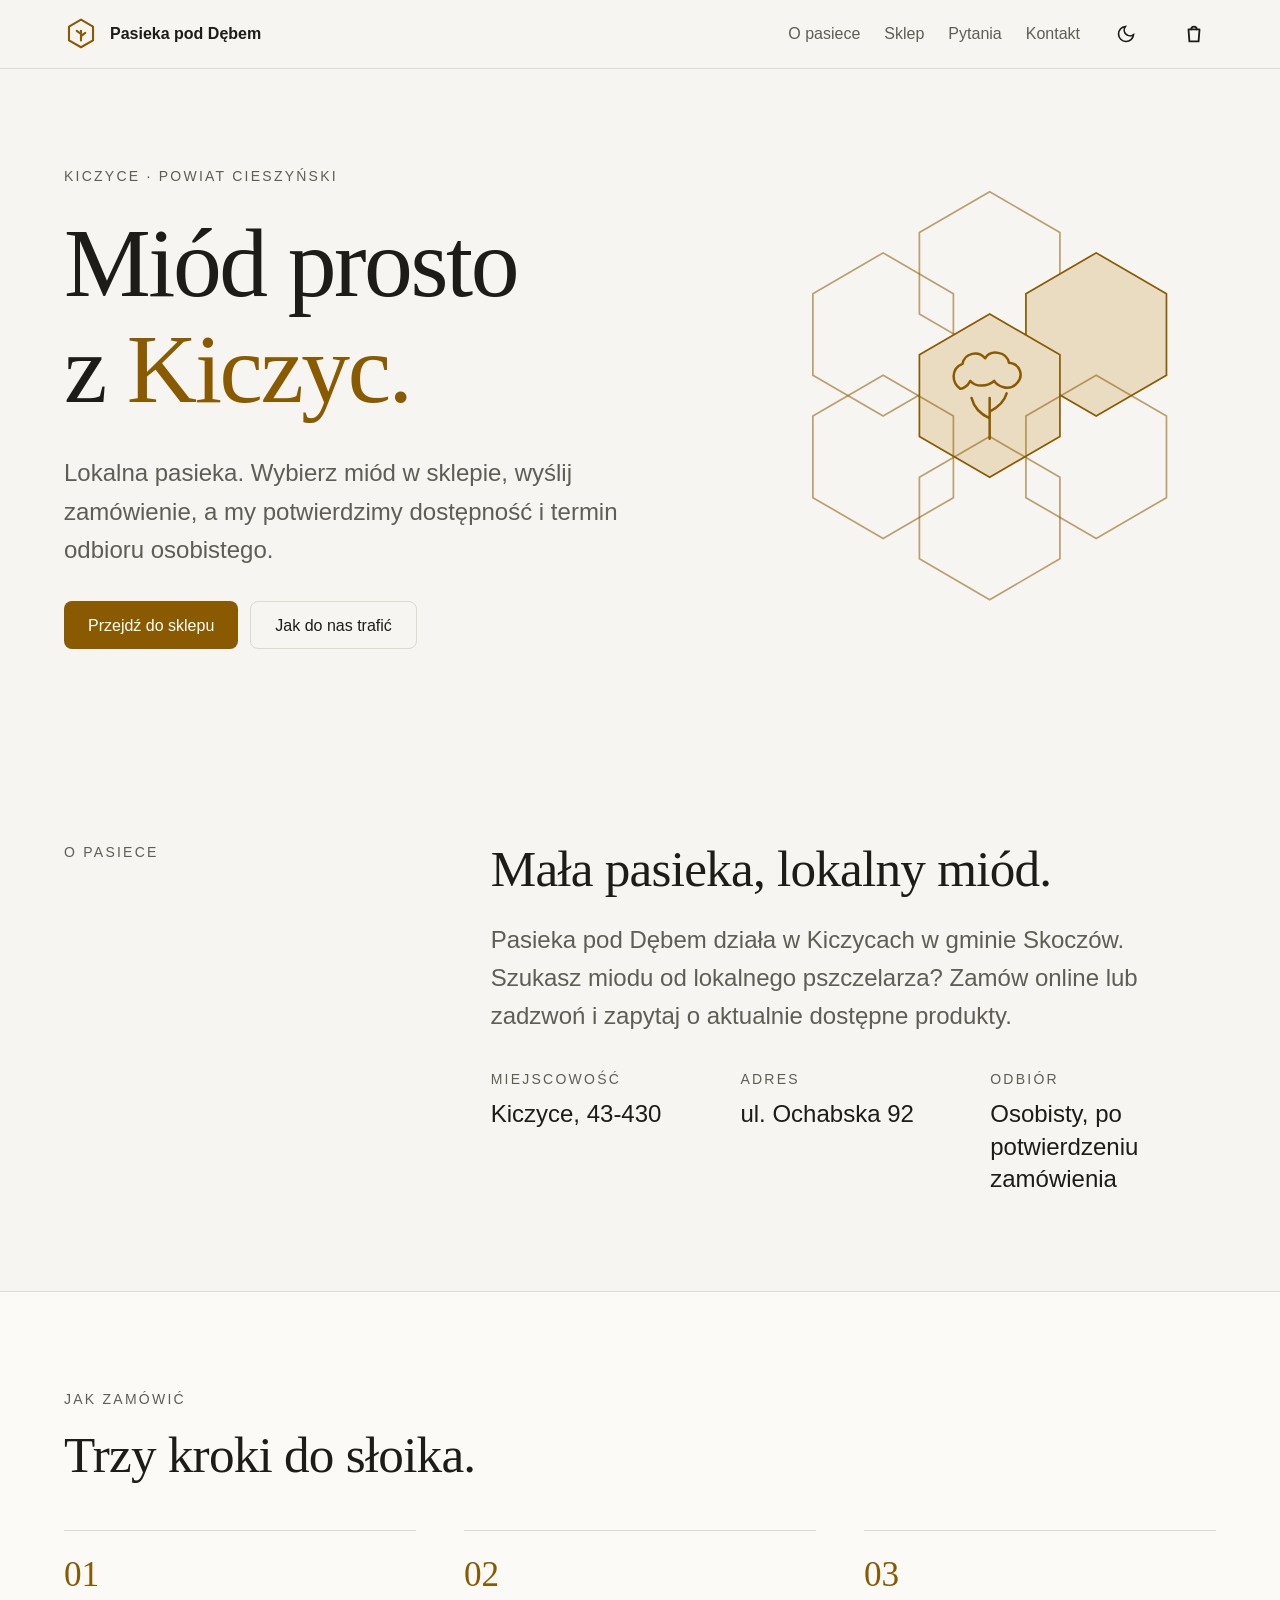
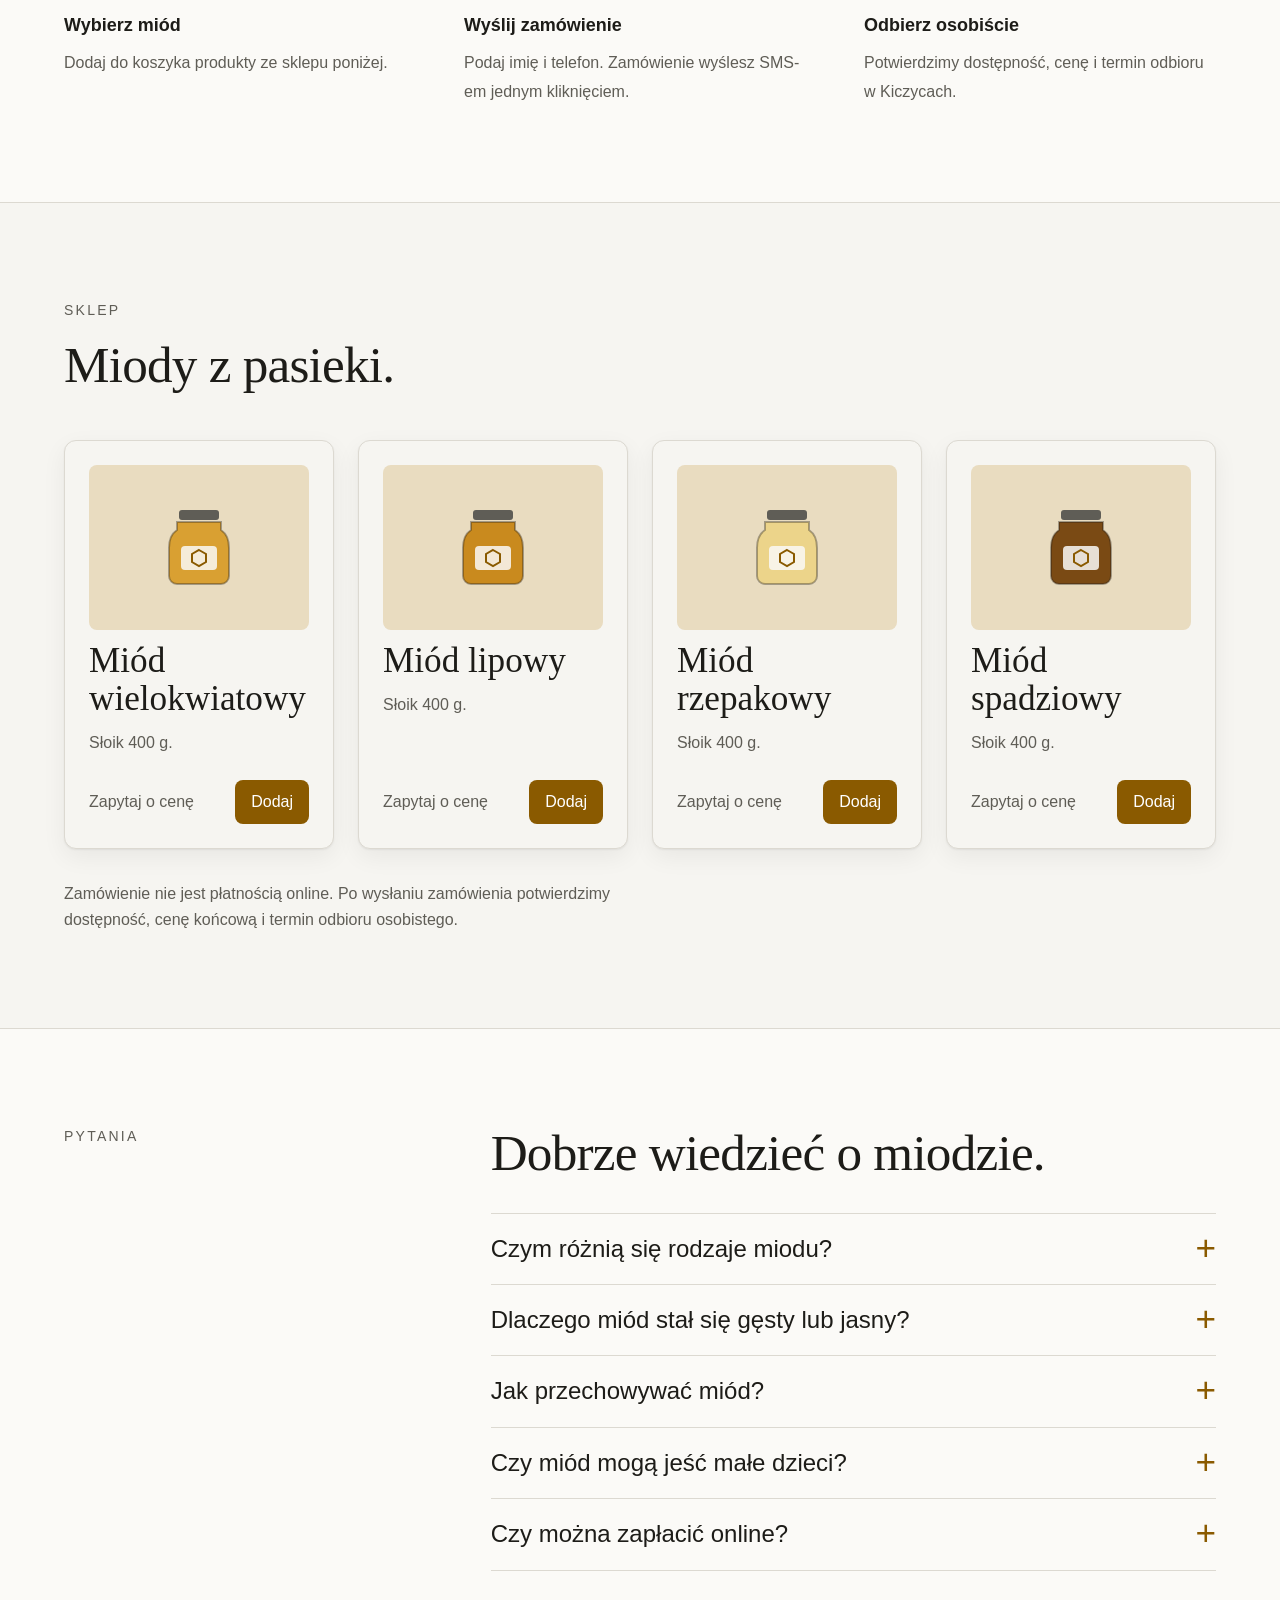
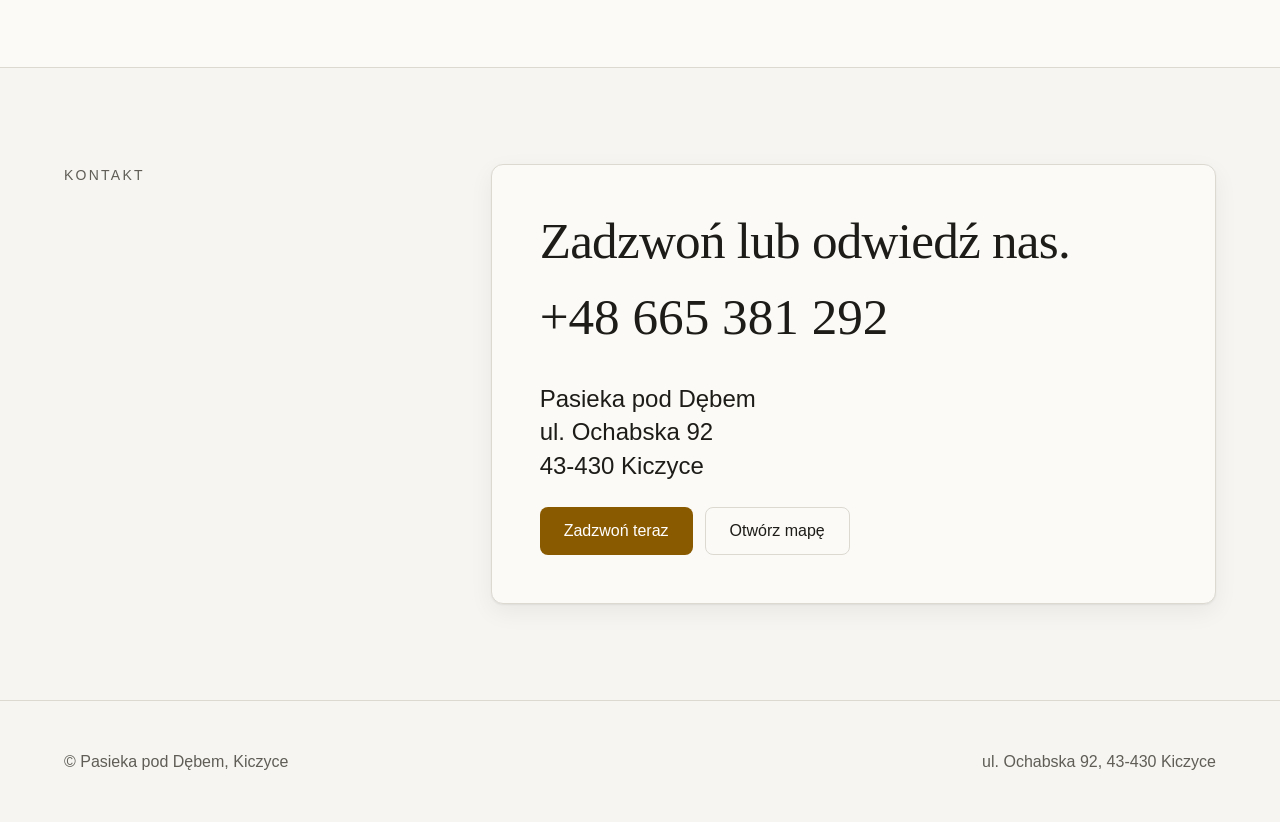
==== commit 0cfc5b58: "Menu mobilne, miejsca na zdjęcia i galeria, stan magazynowy, lepsze SEO" ====
--- a/index.html
+++ b/index.html
@@ -9,10 +9,11 @@
 <meta property="og:description" content="Miód z lokalnej pasieki. Zamów online, odbierz osobiście w Kiczycach.">
 <meta property="og:type" content="website">
 <meta property="og:locale" content="pl_PL">
+<meta name="twitter:card" content="summary_large_image">
 <meta name="theme-color" content="#f6f5f1">
 <link rel="icon" href="favicon.svg" type="image/svg+xml">
 <script type="application/ld+json">
-{"@context":"https://schema.org","@type":"LocalBusiness","name":"Pasieka pod Dębem","telephone":"+48665381292","address":{"@type":"PostalAddress","streetAddress":"ul. Ochabska 92","postalCode":"43-430","addressLocality":"Kiczyce","addressCountry":"PL"}}
+{"@context":"https://schema.org","@type":"LocalBusiness","name":"Pasieka pod Dębem","url":"https://ni3bi3ski.github.io/pasieka-pod-debem/","telephone":"+48665381292","address":{"@type":"PostalAddress","streetAddress":"ul. Ochabska 92","postalCode":"43-430","addressLocality":"Kiczyce","addressCountry":"PL"}}
 </script>
 <link rel="preconnect" href="https://api.fontshare.com">
 <link href="https://api.fontshare.com/v2/css?f[]=satoshi@400,500,700&f[]=boska@400,500&display=swap" rel="stylesheet">
@@ -40,10 +41,11 @@
  --display:'Boska',Georgia,serif;--body:'Satoshi','Helvetica Neue',sans-serif;
 }
 *,*::before,*::after{box-sizing:border-box;margin:0;padding:0}
-html{scroll-behavior:smooth;-webkit-font-smoothing:antialiased;scroll-padding-top:5rem}
+html{scroll-behavior:smooth;-webkit-font-smoothing:antialiased;scroll-padding-top:7rem}
 body{min-height:100dvh;line-height:1.6;font-family:var(--body);font-size:var(--base);color:var(--text);background:var(--bg)}
 a,button,input,textarea,summary{transition:color .18s,background .18s,border-color .18s,transform .18s}
 a{color:inherit}button,input,textarea{font:inherit;color:inherit}button{background:none;border:0;cursor:pointer}
+img{display:block;max-width:100%;height:auto}
 :focus-visible{outline:2px solid var(--accent);outline-offset:3px;border-radius:var(--r-sm)}
 h1,h2,h3{text-wrap:balance;line-height:1.08;font-weight:500}
 p{text-wrap:pretty;max-width:58ch}
@@ -55,6 +57,7 @@
 .brand svg{width:34px;height:34px;color:var(--accent)}
 nav{display:flex;align-items:center;gap:var(--s6);font-size:var(--sm)}
 nav a.l{text-decoration:none;color:var(--muted);padding:var(--s3) 0}nav a.l:hover{color:var(--text)}
+.mnav{display:none}
 .icon-btn{position:relative;width:44px;height:44px;display:grid;place-items:center;border-radius:var(--r-md)}
 .icon-btn:hover{background:var(--offset)}
 .count{position:absolute;top:2px;right:0;min-width:20px;height:20px;border-radius:99px;background:var(--accent);color:var(--on-accent);font-size:var(--xs);font-weight:700;display:grid;place-items:center;padding:0 5px}
@@ -74,10 +77,12 @@
 .cta{display:flex;flex-wrap:wrap;gap:var(--s3);margin-top:var(--s8)}
 .art{aspect-ratio:1/1.05;max-width:460px;width:100%;justify-self:center}
 .art svg{width:100%;height:100%;display:block}
+.art img{width:100%;height:100%;object-fit:cover;border-radius:var(--r-lg);box-shadow:var(--shadow)}
 .hexes polygon{stroke:var(--accent);stroke-width:1.5;fill:none;opacity:.55}
 .hexes polygon.f{fill:var(--tint);opacity:1}
 .hexes .oak{stroke:var(--accent);stroke-width:2.2;fill:none;stroke-linecap:round;stroke-linejoin:round}
 section{padding-block:clamp(var(--s12),8vw,var(--s24))}
+section[hidden]{display:none}
 h2{font-family:var(--display);font-size:var(--x2);letter-spacing:-.015em}
 .lead{font-size:var(--lg)}
 .split{display:grid;gap:var(--s8);grid-template-columns:1fr}
@@ -94,14 +99,19 @@
 .steps span{color:var(--muted);font-size:var(--sm)}
 .grid{display:grid;gap:var(--s6);margin-top:var(--s12);grid-template-columns:repeat(auto-fill,minmax(min(260px,100%),1fr))}
 .card{background:var(--bg);border:1px solid var(--divider);border-radius:var(--r-lg);padding:var(--s6);display:flex;flex-direction:column;gap:var(--s3);box-shadow:var(--shadow)}
-.card .jar{width:100%;aspect-ratio:4/3;border-radius:var(--r-md);background:var(--tint);display:grid;place-items:center}
+.card .jar{width:100%;aspect-ratio:4/3;border-radius:var(--r-md);background:var(--tint);display:grid;place-items:center;overflow:hidden}
 .card .jar svg{width:96px;height:96px}
+.card .jar img{width:100%;height:100%;object-fit:cover}
 .card h3{font-family:var(--display);font-size:var(--xl)}
 .card p{color:var(--muted);font-size:var(--sm)}
 .card .row{display:flex;align-items:center;justify-content:space-between;gap:var(--s3);margin-top:auto;padding-top:var(--s3)}
 .price{font-weight:700;font-size:var(--lg);font-variant-numeric:tabular-nums}
 .price.ask{font-size:var(--sm);font-weight:500;color:var(--muted)}
 .note{margin-top:var(--s8);font-size:var(--sm);color:var(--muted);max-width:70ch}
+.gallery{display:grid;gap:var(--s4);margin-top:var(--s12);grid-template-columns:repeat(auto-fill,minmax(min(280px,100%),1fr))}
+.gallery img{width:100%;aspect-ratio:4/3;object-fit:cover;border-radius:var(--r-md);background:var(--offset)}
+.gallery figure:nth-child(3n+1){grid-column:span 1}
+@media(min-width:900px){.gallery figure:first-child{grid-column:span 2}.gallery figure:first-child img{aspect-ratio:2/1}}
 .faq{margin-top:var(--s8);max-width:780px}
 .faq details{border-top:1px solid var(--divider)}.faq details:last-child{border-bottom:1px solid var(--divider)}
 .faq summary{cursor:pointer;list-style:none;padding:var(--s4) 0;min-height:44px;font-weight:500;font-size:var(--lg);display:flex;justify-content:space-between;gap:var(--s4)}
@@ -138,7 +148,14 @@
 .field textarea{resize:vertical;min-height:72px}
 .msg{font-size:var(--sm);color:var(--muted);min-height:1.5em}
 .rv{opacity:0;transition:opacity .7s cubic-bezier(.16,1,.3,1)}.rv.in{opacity:1}
-@media(max-width:640px){nav a.l{display:none}}
+@media(max-width:640px){
+ nav a.l{display:none}
+ .mnav{display:flex;gap:var(--s6);overflow-x:auto;padding-inline:var(--s6);border-top:1px solid var(--divider);font-size:var(--sm);scrollbar-width:none}
+ .mnav::-webkit-scrollbar{display:none}
+ .mnav a{flex:none;display:inline-flex;align-items:center;min-height:44px;text-decoration:none;color:var(--muted)}
+ .mnav a:hover{color:var(--text)}
+ html{scroll-padding-top:8rem}
+}
 @media(prefers-reduced-motion:reduce){*{transition-duration:.01ms!important;scroll-behavior:auto!important}.rv{opacity:1}}
 </style>
 </head>
@@ -162,6 +179,12 @@
    </button>
   </nav>
  </div>
+ <nav class="mnav" aria-label="Nawigacja mobilna">
+  <a href="#o-nas">O pasiece</a>
+  <a href="#sklep">Sklep</a>
+  <a href="#faq">Pytania</a>
+  <a href="#kontakt">Kontakt</a>
+ </nav>
 </header>
 
 <main id="main">
@@ -175,7 +198,7 @@
     <a class="btn ghost" href="#kontakt">Jak do nas trafić</a>
    </div>
   </div>
-  <div class="art" role="img" aria-label="Grafika: plaster miodu z symbolem dębu">
+  <div class="art" id="art" role="img" aria-label="Grafika: plaster miodu z symbolem dębu">
    <svg viewBox="0 0 400 420" class="hexes" aria-hidden="true">
     <polygon points="200,20 262,56 262,128 200,164 138,128 138,56"/>
     <polygon class="f" points="294,74 356,110 356,182 294,218 232,182 232,110"/>
@@ -204,6 +227,14 @@
      <div><dt>Odbiór</dt><dd>Osobisty, po potwierdzeniu zamówienia</dd></div>
     </dl>
    </div>
+  </div>
+ </section>
+
+ <section id="galeria" class="alt" hidden>
+  <div class="wrap rv">
+   <p class="eyebrow">Galeria</p>
+   <h2 style="margin-top:var(--s4)">Z pasieki.</h2>
+   <div class="gallery" id="gallery"></div>
   </div>
  </section>
 
@@ -281,14 +312,25 @@
 </aside>
 
 <script>
-/* KATALOG — edytuj tutaj. price: kwota w zł albo null (wtedy "Zapytaj o cenę"). tone: kolor miodu w ilustracji. */
+/* ===== KONFIGURACJA — tu uzupełniasz zdjęcia i ceny =====
+   Zdjęcia wrzuć do folderu assets/ w repozytorium i wpisz ścieżkę, np. 'assets/hero.jpg'.
+   Puste ('' lub null) = strona pokazuje ilustrację zamiast zdjęcia.
+   price: kwota w zł (np. 38) albo null = "Zapytaj o cenę".
+   stock: false = przycisk "Brak" zamiast "Dodaj".
+   img: zdjęcie słoika albo null. */
+var HERO_IMG='';
+var HERO_ALT='Pasieka pod Dębem w Kiczycach';
+var GALLERY=[
+ /* {src:'assets/pasieka-1.jpg',alt:'Opis zdjęcia',w:1600,h:1200}, */
+];
 var PRODUCTS=[
- {id:'wielokwiatowy',name:'Miód wielokwiatowy',desc:'Słoik 400 g.',price:null,tone:'#d9a032'},
- {id:'lipowy',name:'Miód lipowy',desc:'Słoik 400 g.',price:null,tone:'#c98a1e'},
- {id:'rzepakowy',name:'Miód rzepakowy',desc:'Słoik 400 g.',price:null,tone:'#ecd48a'},
- {id:'spadziowy',name:'Miód spadziowy',desc:'Słoik 400 g.',price:null,tone:'#7a4a14'}
+ {id:'wielokwiatowy',name:'Miód wielokwiatowy',desc:'Słoik 400 g.',price:null,stock:true,img:null,tone:'#d9a032'},
+ {id:'lipowy',name:'Miód lipowy',desc:'Słoik 400 g.',price:null,stock:true,img:null,tone:'#c98a1e'},
+ {id:'rzepakowy',name:'Miód rzepakowy',desc:'Słoik 400 g.',price:null,stock:true,img:null,tone:'#ecd48a'},
+ {id:'spadziowy',name:'Miód spadziowy',desc:'Słoik 400 g.',price:null,stock:true,img:null,tone:'#7a4a14'}
 ];
 var PHONE='+48665381292';
+/* ===== KONIEC KONFIGURACJI ===== */
 (function(){
  var cart={},lastFocus=null,$=function(s){return document.querySelector(s)};
  var jarIcon='<svg viewBox="0 0 32 32" fill="none" stroke="currentColor" stroke-width="1.4" stroke-linejoin="round" aria-hidden="true"><path d="M16 2.5l11.3 6.5v13L16 28.5 4.7 22V9z"/><path d="M10 16h12M16 10v12"/></svg>';
@@ -296,7 +338,12 @@
  var fmt=function(n){return n.toFixed(2).replace('.',',')+' zł'};
  var priceTxt=function(p){return p.price==null?'Zapytaj o cenę':fmt(p.price)};
  function esc(s){return String(s).replace(/[&<>"]/g,function(c){return {'&':'&amp;','<':'&lt;','>':'&gt;','"':'&quot;'}[c]})}
- $('#grid').innerHTML=PRODUCTS.map(function(p){return '<article class="card"><div class="jar">'+jar(p.tone)+'</div><h3>'+esc(p.name)+'</h3><p>'+esc(p.desc)+'</p><div class="row"><span class="price'+(p.price==null?' ask':'')+'">'+priceTxt(p)+'</span><button class="btn sm" data-add="'+p.id+'" aria-label="Dodaj do koszyka: '+esc(p.name)+'">Dodaj</button></div></article>'}).join('');
+ if(HERO_IMG){var art=$('#art');art.setAttribute('aria-label',HERO_ALT);art.innerHTML='<img src="'+esc(HERO_IMG)+'" alt="'+esc(HERO_ALT)+'" width="920" height="966" decoding="async">';var og=document.createElement('meta');og.setAttribute('property','og:image');og.content=new URL(HERO_IMG,location.href).href;document.head.appendChild(og)}
+ if(GALLERY.length){$('#galeria').hidden=false;$('#gallery').innerHTML=GALLERY.map(function(g){return '<figure><img src="'+esc(g.src)+'" alt="'+esc(g.alt||'')+'" width="'+(g.w||1600)+'" height="'+(g.h||1200)+'" loading="lazy" decoding="async"></figure>'}).join('')}
+ $('#grid').innerHTML=PRODUCTS.map(function(p){
+  var pic=p.img?'<img src="'+esc(p.img)+'" alt="'+esc(p.name)+'" width="640" height="480" loading="lazy" decoding="async">':jar(p.tone);
+  var btn=p.stock===false?'<button class="btn sm" disabled aria-label="Brak: '+esc(p.name)+'">Brak</button>':'<button class="btn sm" data-add="'+p.id+'" aria-label="Dodaj do koszyka: '+esc(p.name)+'">Dodaj</button>';
+  return '<article class="card"><div class="jar">'+pic+'</div><h3>'+esc(p.name)+'</h3><p>'+esc(p.desc)+'</p><div class="row"><span class="price'+(p.price==null?' ask':'')+'">'+priceTxt(p)+'</span>'+btn+'</div></article>'}).join('');
  function find(id){return PRODUCTS.filter(function(p){return p.id===id})[0]}
  function summary(){
   var t=0,ask=false,lines=Object.keys(cart).map(function(id){var p=find(id),q=cart[id];if(p.price==null)ask=true;else t+=p.price*q;return q+' x '+p.name});
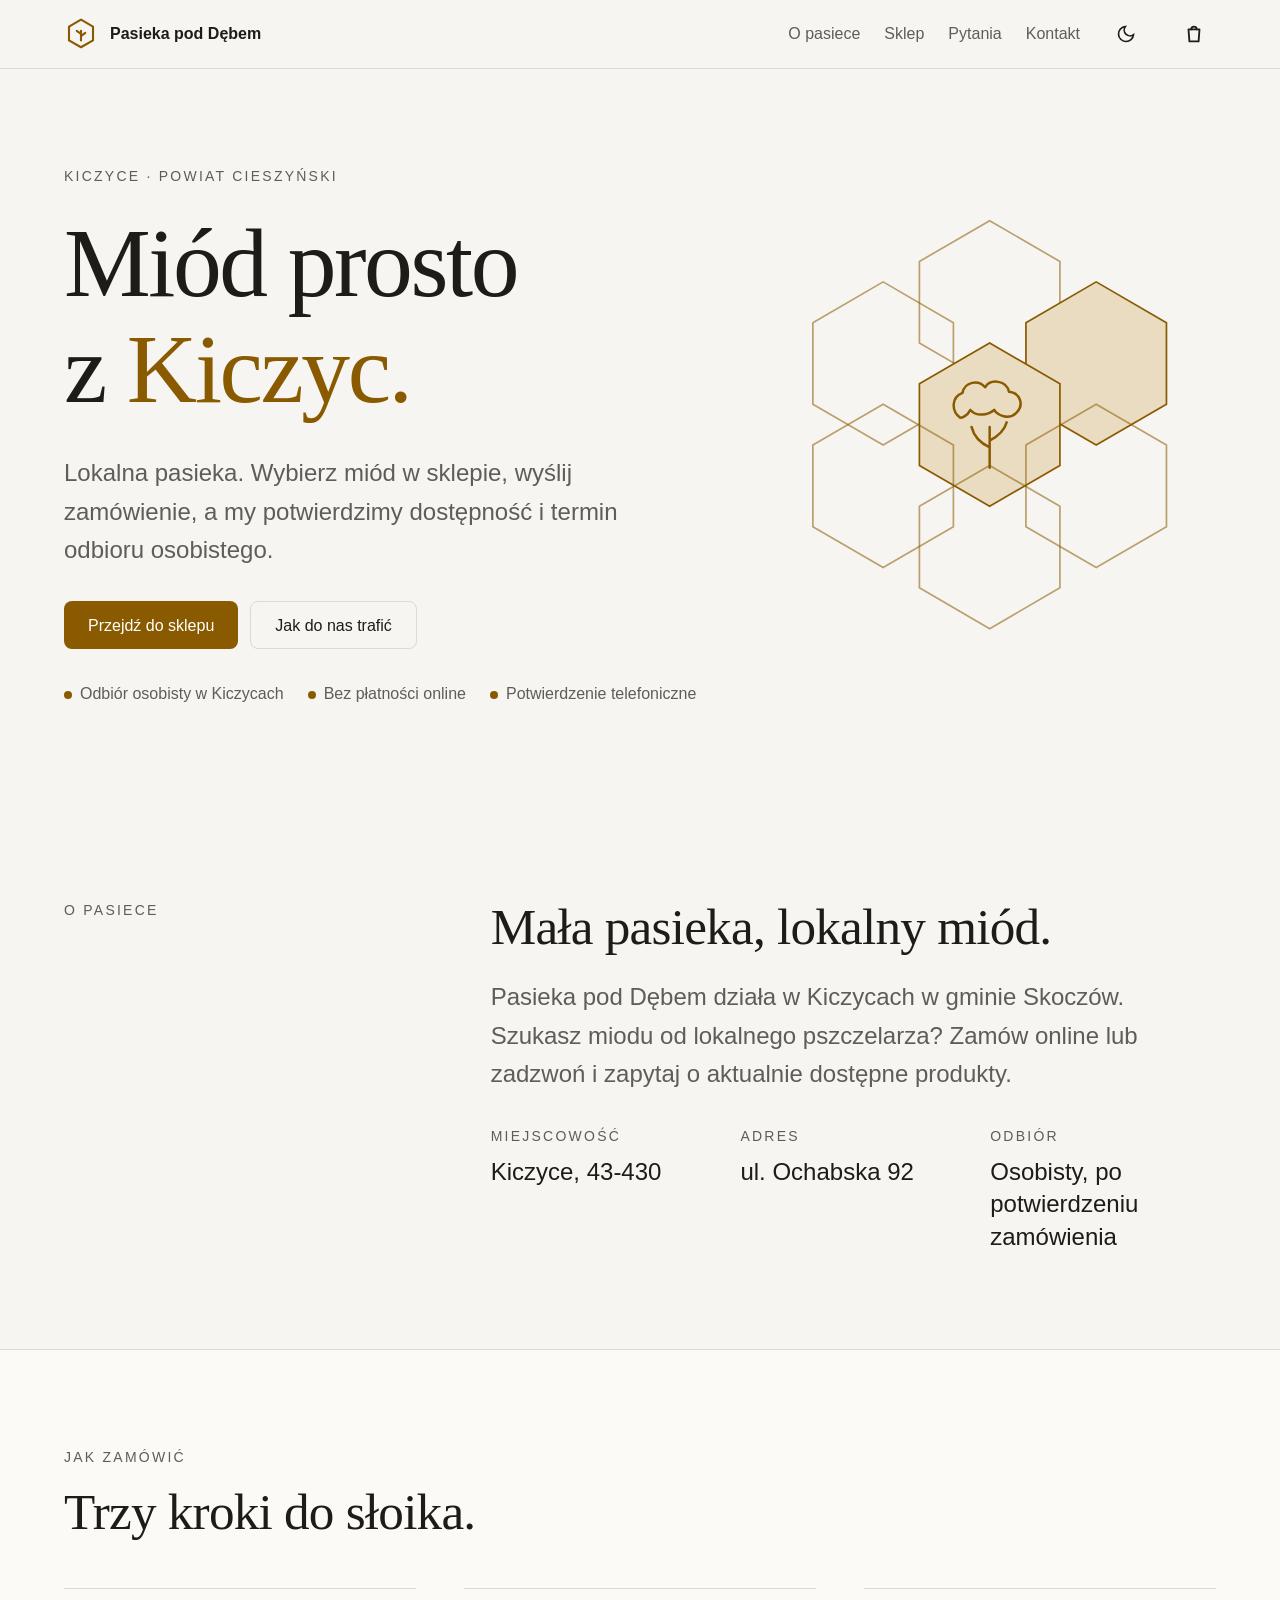
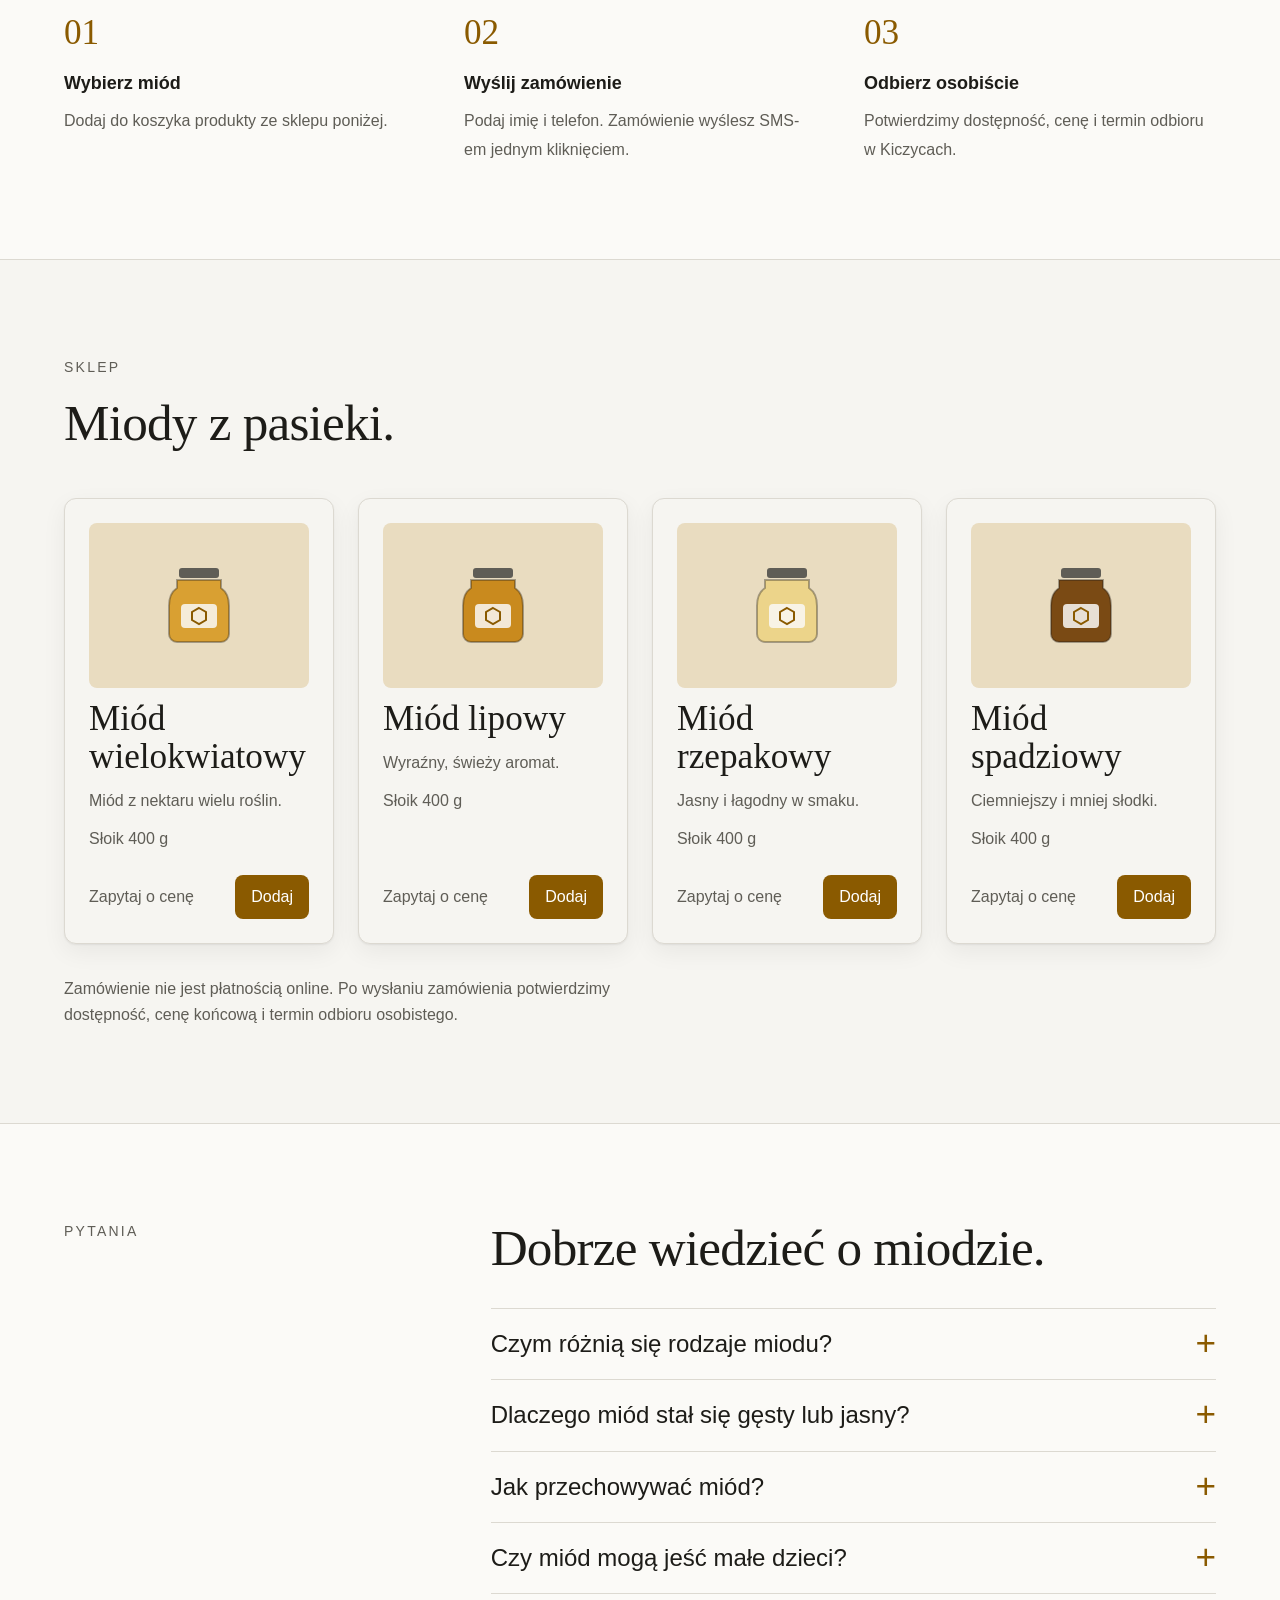
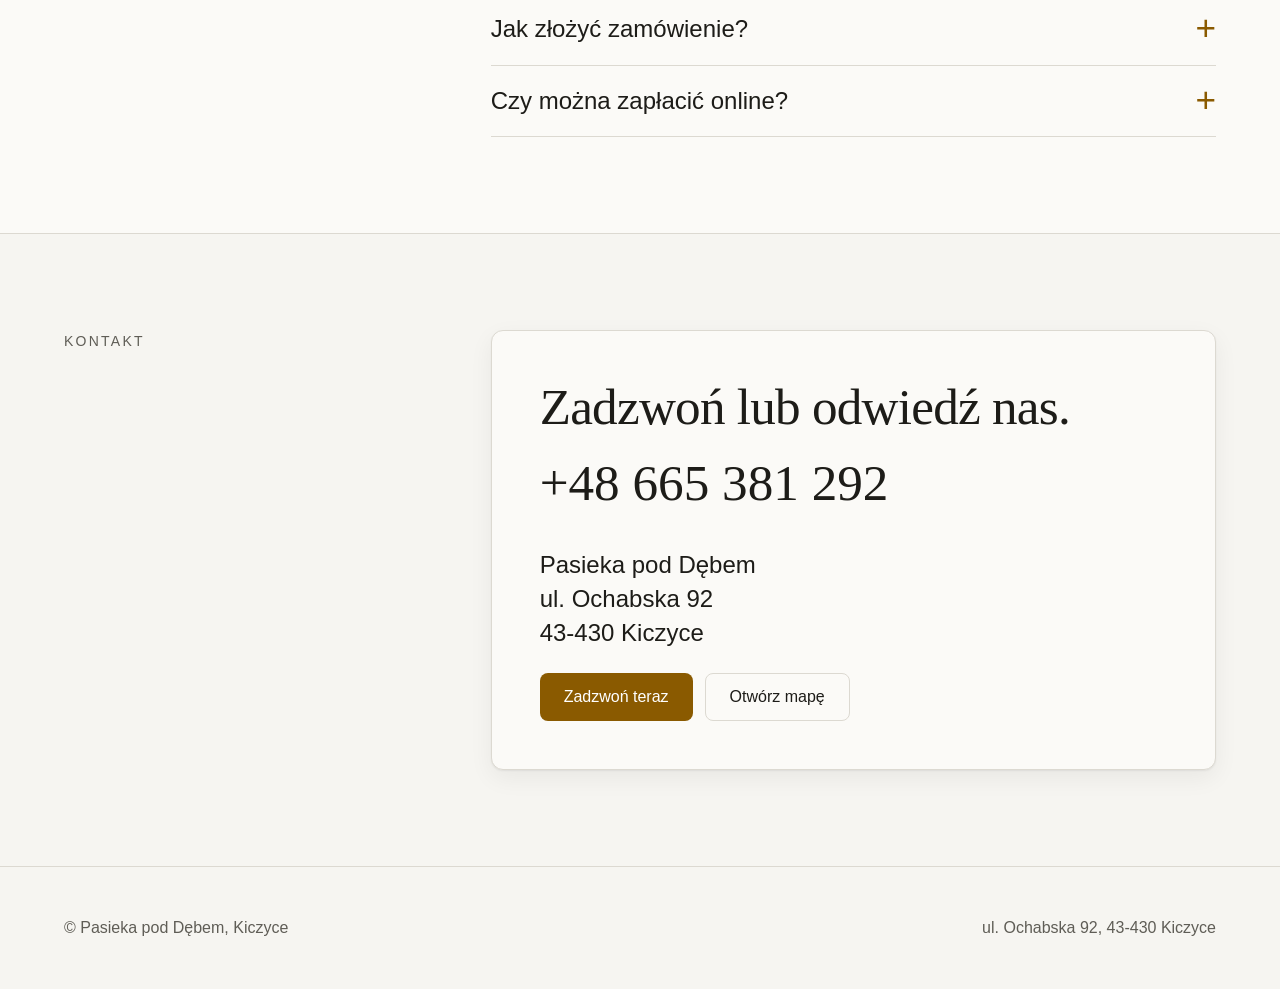
==== commit 074f021c: "Sklep: warianty gramatur, koszyk zapamiętywany, pasek koszyka na telefonie, numer zamówienia, dane s" ====
--- a/index.html
+++ b/index.html
@@ -23,13 +23,13 @@
 :root,[data-theme="light"]{
  --bg:#f6f5f1;--surface:#fbfaf7;--offset:#eeece6;--divider:#dcd9d1;
  --text:#1d1c18;--muted:#5f5d56;
- --accent:#8a5a00;--accent-hover:#6d4700;--on-accent:#fff;--tint:#e9dcc0;
+ --accent:#8a5a00;--accent-hover:#6d4700;--on-accent:#fff;--tint:#e9dcc0;--err:#a12c7b;--ok:#437a22;
  --shadow:0 1px 2px oklch(.2 .01 80/.06),0 8px 24px oklch(.2 .01 80/.06);
 }
 [data-theme="dark"]{
  --bg:#14130f;--surface:#1b1a15;--offset:#232119;--divider:#322f25;
  --text:#ece9e0;--muted:#a8a598;
- --accent:#e0a53a;--accent-hover:#f0bb5a;--on-accent:#14130f;--tint:#3a2f17;
+ --accent:#e0a53a;--accent-hover:#f0bb5a;--on-accent:#14130f;--tint:#3a2f17;--err:#d163a7;--ok:#6daa45;
  --shadow:0 1px 2px oklch(0 0 0/.3),0 8px 24px oklch(0 0 0/.35);
 }
 :root{
@@ -43,8 +43,8 @@
 *,*::before,*::after{box-sizing:border-box;margin:0;padding:0}
 html{scroll-behavior:smooth;-webkit-font-smoothing:antialiased;scroll-padding-top:7rem}
 body{min-height:100dvh;line-height:1.6;font-family:var(--body);font-size:var(--base);color:var(--text);background:var(--bg)}
-a,button,input,textarea,summary{transition:color .18s,background .18s,border-color .18s,transform .18s}
-a{color:inherit}button,input,textarea{font:inherit;color:inherit}button{background:none;border:0;cursor:pointer}
+a,button,input,textarea,select,summary{transition:color .18s,background .18s,border-color .18s,transform .18s}
+a{color:inherit}button,input,textarea,select{font:inherit;color:inherit}button{background:none;border:0;cursor:pointer}
 img{display:block;max-width:100%;height:auto}
 :focus-visible{outline:2px solid var(--accent);outline-offset:3px;border-radius:var(--r-sm)}
 h1,h2,h3{text-wrap:balance;line-height:1.08;font-weight:500}
@@ -75,6 +75,8 @@
 .hero h1 em{font-style:normal;color:var(--accent)}
 .hero p.lead{margin-top:var(--s8);font-size:var(--lg);color:var(--muted)}
 .cta{display:flex;flex-wrap:wrap;gap:var(--s3);margin-top:var(--s8)}
+.trust{display:flex;flex-wrap:wrap;gap:var(--s2) var(--s6);margin-top:var(--s8);list-style:none;font-size:var(--sm);color:var(--muted)}
+.trust li::before{content:'';display:inline-block;width:8px;height:8px;border-radius:50%;background:var(--accent);margin-right:var(--s2)}
 .art{aspect-ratio:1/1.05;max-width:460px;width:100%;justify-self:center}
 .art svg{width:100%;height:100%;display:block}
 .art img{width:100%;height:100%;object-fit:cover;border-radius:var(--r-lg);box-shadow:var(--shadow)}
@@ -99,18 +101,19 @@
 .steps span{color:var(--muted);font-size:var(--sm)}
 .grid{display:grid;gap:var(--s6);margin-top:var(--s12);grid-template-columns:repeat(auto-fill,minmax(min(260px,100%),1fr))}
 .card{background:var(--bg);border:1px solid var(--divider);border-radius:var(--r-lg);padding:var(--s6);display:flex;flex-direction:column;gap:var(--s3);box-shadow:var(--shadow)}
-.card .jar{width:100%;aspect-ratio:4/3;border-radius:var(--r-md);background:var(--tint);display:grid;place-items:center;overflow:hidden}
+.card .jar{position:relative;width:100%;aspect-ratio:4/3;border-radius:var(--r-md);background:var(--tint);display:grid;place-items:center;overflow:hidden}
 .card .jar svg{width:96px;height:96px}
 .card .jar img{width:100%;height:100%;object-fit:cover}
+.badge{position:absolute;top:var(--s3);left:var(--s3);background:var(--bg);color:var(--text);font-size:var(--xs);font-weight:500;padding:var(--s1) var(--s3);border-radius:99px;border:1px solid var(--divider)}
 .card h3{font-family:var(--display);font-size:var(--xl)}
 .card p{color:var(--muted);font-size:var(--sm)}
+.card select{min-height:44px;padding:0 var(--s3);border:1px solid var(--divider);border-radius:var(--r-md);background:var(--bg);font-size:var(--sm)}
 .card .row{display:flex;align-items:center;justify-content:space-between;gap:var(--s3);margin-top:auto;padding-top:var(--s3)}
 .price{font-weight:700;font-size:var(--lg);font-variant-numeric:tabular-nums}
 .price.ask{font-size:var(--sm);font-weight:500;color:var(--muted)}
 .note{margin-top:var(--s8);font-size:var(--sm);color:var(--muted);max-width:70ch}
 .gallery{display:grid;gap:var(--s4);margin-top:var(--s12);grid-template-columns:repeat(auto-fill,minmax(min(280px,100%),1fr))}
 .gallery img{width:100%;aspect-ratio:4/3;object-fit:cover;border-radius:var(--r-md);background:var(--offset)}
-.gallery figure:nth-child(3n+1){grid-column:span 1}
 @media(min-width:900px){.gallery figure:first-child{grid-column:span 2}.gallery figure:first-child img{aspect-ratio:2/1}}
 .faq{margin-top:var(--s8);max-width:780px}
 .faq details{border-top:1px solid var(--divider)}.faq details:last-child{border-bottom:1px solid var(--divider)}
@@ -140,13 +143,15 @@
 .qty{display:inline-flex;align-items:center;border:1px solid var(--divider);border-radius:var(--r-md)}
 .qty button{width:44px;height:44px;font-size:var(--lg)}.qty button:hover{background:var(--offset)}
 .qty span{min-width:28px;text-align:center;font-variant-numeric:tabular-nums}
-.foot{padding:var(--s6);border-top:1px solid var(--divider);display:grid;gap:var(--s3);background:var(--surface)}
+.foot{padding:var(--s6);border-top:1px solid var(--divider);display:grid;gap:var(--s3);background:var(--surface);overflow:auto;max-height:62dvh}
 .total{display:flex;justify-content:space-between;font-weight:700;font-size:var(--lg)}
 .field{display:grid;gap:var(--s2);font-size:var(--sm)}
 .field input,.field textarea{min-height:44px;padding:var(--s2) var(--s3);border:1px solid var(--divider);border-radius:var(--r-md);background:var(--bg)}
-.field input[aria-invalid=true]{border-color:#a12c7b}
+.field input[aria-invalid=true]{border-color:var(--err)}
 .field textarea{resize:vertical;min-height:72px}
 .msg{font-size:var(--sm);color:var(--muted);min-height:1.5em}
+.cartbar{position:fixed;left:var(--s4);right:var(--s4);bottom:var(--s4);z-index:30;display:none;align-items:center;justify-content:space-between;gap:var(--s4);min-height:56px;padding:0 var(--s6);border-radius:var(--r-lg);background:var(--accent);color:var(--on-accent);font-weight:500;box-shadow:var(--shadow)}
+.cartbar:active{transform:translateY(1px)}
 .rv{opacity:0;transition:opacity .7s cubic-bezier(.16,1,.3,1)}.rv.in{opacity:1}
 @media(max-width:640px){
  nav a.l{display:none}
@@ -155,6 +160,8 @@
  .mnav a{flex:none;display:inline-flex;align-items:center;min-height:44px;text-decoration:none;color:var(--muted)}
  .mnav a:hover{color:var(--text)}
  html{scroll-padding-top:8rem}
+ .cartbar.show{display:flex}
+ body.has-bar footer.site{padding-bottom:calc(var(--s12) + 64px)}
 }
 @media(prefers-reduced-motion:reduce){*{transition-duration:.01ms!important;scroll-behavior:auto!important}.rv{opacity:1}}
 </style>
@@ -197,6 +204,11 @@
     <a class="btn" href="#sklep">Przejdź do sklepu</a>
     <a class="btn ghost" href="#kontakt">Jak do nas trafić</a>
    </div>
+   <ul class="trust">
+    <li>Odbiór osobisty w Kiczycach</li>
+    <li>Bez płatności online</li>
+    <li>Potwierdzenie telefoniczne</li>
+   </ul>
   </div>
   <div class="art" id="art" role="img" aria-label="Grafika: plaster miodu z symbolem dębu">
    <svg viewBox="0 0 400 420" class="hexes" aria-hidden="true">
@@ -256,6 +268,7 @@
    <h2 style="margin-top:var(--s4)">Miody z pasieki.</h2>
    <div class="grid" id="grid"></div>
    <p class="note">Zamówienie nie jest płatnością online. Po wysłaniu zamówienia potwierdzimy dostępność, cenę końcową i termin odbioru osobistego.</p>
+   <noscript><p class="note">Sklep wymaga włączonego JavaScriptu. Zamówienie złożysz też telefonicznie: <a href="tel:+48665381292">+48 665 381 292</a>.</p></noscript>
   </div>
  </section>
 
@@ -269,6 +282,7 @@
      <details><summary>Dlaczego miód stał się gęsty lub jasny?</summary><p>To krystalizacja, naturalny proces, który nie oznacza, że miód się zepsuł. Szybciej zachodzi na przykład w miodzie rzepakowym. Słoik można delikatnie podgrzać w ciepłej wodzie, nie gorącej.</p></details>
      <details><summary>Jak przechowywać miód?</summary><p>W szczelnie zamkniętym słoiku, w suchym i chłodnym miejscu, z dala od światła i silnych zapachów.</p></details>
      <details><summary>Czy miód mogą jeść małe dzieci?</summary><p>Nie podaje się go dzieciom poniżej 12. miesiąca życia. U starszych dzieci i dorosłych wprowadzaj go zgodnie z zaleceniami lekarza, jeśli występują alergie lub choroby.</p></details>
+     <details><summary>Jak złożyć zamówienie?</summary><p>Dodaj miód do koszyka, podaj imię i telefon, a następnie wyślij zamówienie SMS-em lub skopiuj jego treść. Możesz też po prostu zadzwonić.</p></details>
      <details><summary>Czy można zapłacić online?</summary><p>Na razie nie. Po wysłaniu zamówienia potwierdzamy je telefonicznie lub SMS-em i ustalamy odbiór osobisty.</p></details>
     </div>
    </div>
@@ -292,6 +306,8 @@
 </main>
 
 <footer class="site" id="site-foot"><div class="wrap"><span>© Pasieka pod Dębem, Kiczyce</span><span>ul. Ochabska 92, 43-430 Kiczyce</span></div></footer>
+
+<button class="cartbar" id="cartbar" type="button" aria-label="Otwórz koszyk"><span id="cb-n">Koszyk</span><span id="cb-t"></span></button>
 
 <div class="scrim" id="scrim"></div>
 <aside class="drawer" id="drawer" role="dialog" aria-modal="true" aria-labelledby="cart-title">
@@ -308,6 +324,7 @@
   <p class="msg" id="msg" role="status"></p>
   <button class="btn" type="submit" id="send">Wyślij zamówienie SMS-em</button>
   <button class="btn ghost" type="button" id="copy">Skopiuj treść zamówienia</button>
+  <button class="btn ghost" type="button" id="clear">Wyczyść koszyk</button>
  </form>
 </aside>
 
@@ -315,51 +332,81 @@
 /* ===== KONFIGURACJA — tu uzupełniasz zdjęcia i ceny =====
    Zdjęcia wrzuć do folderu assets/ w repozytorium i wpisz ścieżkę, np. 'assets/hero.jpg'.
    Puste ('' lub null) = strona pokazuje ilustrację zamiast zdjęcia.
-   price: kwota w zł (np. 38) albo null = "Zapytaj o cenę".
-   stock: false = przycisk "Brak" zamiast "Dodaj".
-   img: zdjęcie słoika albo null. */
+
+   Produkt:
+   - variants: lista wariantów (gramatur). Każdy: {label:'400 g', price:38} albo price:null = "Zapytaj o cenę".
+     Gdy wariantów jest więcej niż jeden, klient wybiera go z listy.
+     Przykład: variants:[{label:'400 g',price:22},{label:'900 g',price:42}]
+   - stock: false = przycisk "Brak" zamiast "Dodaj".
+   - badge: krótka etykieta na zdjęciu, np. 'Nowość' albo null.
+   - img: zdjęcie słoika albo null. */
 var HERO_IMG='';
 var HERO_ALT='Pasieka pod Dębem w Kiczycach';
 var GALLERY=[
  /* {src:'assets/pasieka-1.jpg',alt:'Opis zdjęcia',w:1600,h:1200}, */
 ];
 var PRODUCTS=[
- {id:'wielokwiatowy',name:'Miód wielokwiatowy',desc:'Słoik 400 g.',price:null,stock:true,img:null,tone:'#d9a032'},
- {id:'lipowy',name:'Miód lipowy',desc:'Słoik 400 g.',price:null,stock:true,img:null,tone:'#c98a1e'},
- {id:'rzepakowy',name:'Miód rzepakowy',desc:'Słoik 400 g.',price:null,stock:true,img:null,tone:'#ecd48a'},
- {id:'spadziowy',name:'Miód spadziowy',desc:'Słoik 400 g.',price:null,stock:true,img:null,tone:'#7a4a14'}
+ {id:'wielokwiatowy',name:'Miód wielokwiatowy',desc:'Miód z nektaru wielu roślin.',variants:[{label:'Słoik 400 g',price:null}],stock:true,badge:null,img:null,tone:'#d9a032'},
+ {id:'lipowy',name:'Miód lipowy',desc:'Wyraźny, świeży aromat.',variants:[{label:'Słoik 400 g',price:null}],stock:true,badge:null,img:null,tone:'#c98a1e'},
+ {id:'rzepakowy',name:'Miód rzepakowy',desc:'Jasny i łagodny w smaku.',variants:[{label:'Słoik 400 g',price:null}],stock:true,badge:null,img:null,tone:'#ecd48a'},
+ {id:'spadziowy',name:'Miód spadziowy',desc:'Ciemniejszy i mniej słodki.',variants:[{label:'Słoik 400 g',price:null}],stock:true,badge:null,img:null,tone:'#7a4a14'}
 ];
 var PHONE='+48665381292';
+var SITE_URL='https://ni3bi3ski.github.io/pasieka-pod-debem/';
 /* ===== KONIEC KONFIGURACJI ===== */
 (function(){
  var cart={},lastFocus=null,$=function(s){return document.querySelector(s)};
+ var STORE='ppd-cart-v1';
+ function load(){try{var v=JSON.parse(localStorage.getItem(STORE)||'{}');if(v.cart)cart=v.cart;if(v.name)$('#f-name').value=v.name;if(v.tel)$('#f-tel').value=v.tel}catch(e){}}
+ function save(){try{localStorage.setItem(STORE,JSON.stringify({cart:cart,name:$('#f-name').value,tel:$('#f-tel').value}))}catch(e){}}
  var jarIcon='<svg viewBox="0 0 32 32" fill="none" stroke="currentColor" stroke-width="1.4" stroke-linejoin="round" aria-hidden="true"><path d="M16 2.5l11.3 6.5v13L16 28.5 4.7 22V9z"/><path d="M10 16h12M16 10v12"/></svg>';
  function jar(c){return '<svg viewBox="0 0 96 96" aria-hidden="true"><rect x="28" y="10" width="40" height="10" rx="3" fill="#5f5d56"/><path d="M26 22h44v8c6 4 8 10 8 18v28a8 8 0 0 1-8 8H26a8 8 0 0 1-8-8V48c0-8 2-14 8-18z" fill="'+c+'" stroke="#1d1c18" stroke-opacity=".35" stroke-width="2"/><rect x="30" y="46" width="36" height="24" rx="4" fill="#fbfaf7" fill-opacity=".85"/><path d="M48 50l7 4v8l-7 4-7-4v-8z" fill="none" stroke="#8a5a00" stroke-width="2"/></svg>'}
  var fmt=function(n){return n.toFixed(2).replace('.',',')+' zł'};
- var priceTxt=function(p){return p.price==null?'Zapytaj o cenę':fmt(p.price)};
+ var priceTxt=function(v){return v.price==null?'Zapytaj o cenę':fmt(v.price)};
  function esc(s){return String(s).replace(/[&<>"]/g,function(c){return {'&':'&amp;','<':'&lt;','>':'&gt;','"':'&quot;'}[c]})}
+ function prod(id){return PRODUCTS.filter(function(p){return p.id===id})[0]}
+ function resolve(k){var a=k.split(':'),p=prod(a[0]);if(!p)return null;var v=p.variants[+a[1]];return v?{p:p,v:v}:null}
+ function clean(){Object.keys(cart).forEach(function(k){var r=resolve(k);if(!r||r.p.stock===false||!(cart[k]>0))delete cart[k]})}
+
  if(HERO_IMG){var art=$('#art');art.setAttribute('aria-label',HERO_ALT);art.innerHTML='<img src="'+esc(HERO_IMG)+'" alt="'+esc(HERO_ALT)+'" width="920" height="966" decoding="async">';var og=document.createElement('meta');og.setAttribute('property','og:image');og.content=new URL(HERO_IMG,location.href).href;document.head.appendChild(og)}
  if(GALLERY.length){$('#galeria').hidden=false;$('#gallery').innerHTML=GALLERY.map(function(g){return '<figure><img src="'+esc(g.src)+'" alt="'+esc(g.alt||'')+'" width="'+(g.w||1600)+'" height="'+(g.h||1200)+'" loading="lazy" decoding="async"></figure>'}).join('')}
+
  $('#grid').innerHTML=PRODUCTS.map(function(p){
   var pic=p.img?'<img src="'+esc(p.img)+'" alt="'+esc(p.name)+'" width="640" height="480" loading="lazy" decoding="async">':jar(p.tone);
+  var bd=p.badge?'<span class="badge">'+esc(p.badge)+'</span>':'';
+  var sel=p.variants.length>1?'<select data-var="'+p.id+'" aria-label="Wariant: '+esc(p.name)+'">'+p.variants.map(function(v,i){return '<option value="'+i+'">'+esc(v.label)+'</option>'}).join('')+'</select>':'<p>'+esc(p.variants[0].label)+'</p>';
+  var v0=p.variants[0];
   var btn=p.stock===false?'<button class="btn sm" disabled aria-label="Brak: '+esc(p.name)+'">Brak</button>':'<button class="btn sm" data-add="'+p.id+'" aria-label="Dodaj do koszyka: '+esc(p.name)+'">Dodaj</button>';
-  return '<article class="card"><div class="jar">'+pic+'</div><h3>'+esc(p.name)+'</h3><p>'+esc(p.desc)+'</p><div class="row"><span class="price'+(p.price==null?' ask':'')+'">'+priceTxt(p)+'</span>'+btn+'</div></article>'}).join('');
- function find(id){return PRODUCTS.filter(function(p){return p.id===id})[0]}
+  return '<article class="card" data-card="'+p.id+'"><div class="jar">'+pic+bd+'</div><h3>'+esc(p.name)+'</h3><p>'+esc(p.desc)+'</p>'+sel+'<div class="row"><span class="price'+(v0.price==null?' ask':'')+'" data-price="'+p.id+'">'+priceTxt(v0)+'</span>'+btn+'</div></article>'}).join('');
+
+ var ld={'@context':'https://schema.org','@type':'ItemList',itemListElement:[]};
+ PRODUCTS.forEach(function(p,i){var offers=p.variants.filter(function(v){return v.price!=null}).map(function(v){return {'@type':'Offer',name:v.label,price:v.price.toFixed(2),priceCurrency:'PLN',availability:p.stock===false?'https://schema.org/OutOfStock':'https://schema.org/InStock'}});var item={'@type':'Product',name:p.name,description:p.desc,brand:{'@type':'Brand',name:'Pasieka pod Dębem'}};if(p.img)item.image=new URL(p.img,SITE_URL).href;if(offers.length)item.offers=offers;ld.itemListElement.push({'@type':'ListItem',position:i+1,item:item})});
+ var s=document.createElement('script');s.type='application/ld+json';s.textContent=JSON.stringify(ld);document.head.appendChild(s);
+
  function summary(){
-  var t=0,ask=false,lines=Object.keys(cart).map(function(id){var p=find(id),q=cart[id];if(p.price==null)ask=true;else t+=p.price*q;return q+' x '+p.name});
+  var t=0,ask=false,lines=Object.keys(cart).map(function(k){var r=resolve(k),q=cart[k];if(r.v.price==null)ask=true;else t+=r.v.price*q;return q+' x '+r.p.name+' ('+r.v.label+')'});
   return {lines:lines,total:t,ask:ask};
  }
+ function totalTxt(s,n){return !n?'—':(s.ask?(s.total?fmt(s.total)+' + do wyceny':'do wyceny'):fmt(s.total))}
  function render(){
-  var ids=Object.keys(cart),n=ids.reduce(function(a,i){return a+cart[i]},0),c=$('#count');
+  clean();
+  var ks=Object.keys(cart),n=ks.reduce(function(a,k){return a+cart[k]},0),c=$('#count');
   c.textContent=n;c.hidden=!n;$('#open-cart').setAttribute('aria-label','Otwórz koszyk, produktów: '+n);
-  var s=summary();
-  $('#items').innerHTML=ids.length?ids.map(function(id){var p=find(id);return '<div class="line"><div><b>'+esc(p.name)+'</b><br><small>'+priceTxt(p)+'</small></div><div class="qty"><button data-dec="'+id+'" aria-label="Mniej: '+esc(p.name)+'">−</button><span>'+cart[id]+'</span><button data-inc="'+id+'" aria-label="Więcej: '+esc(p.name)+'">+</button></div></div>'}).join(''):'<div class="empty">'+jarIcon+'<b>Koszyk jest pusty</b><span>Dodaj miód ze sklepu.</span></div>';
-  $('#total').textContent=!ids.length?'—':(s.ask?(s.total?fmt(s.total)+' + do wyceny':'do wyceny'):fmt(s.total));
-  $('#send').disabled=!ids.length;$('#copy').disabled=!ids.length;
+  var s=summary(),tt=totalTxt(s,n);
+  $('#items').innerHTML=ks.length?ks.map(function(k){var r=resolve(k);return '<div class="line"><div><b>'+esc(r.p.name)+'</b><br><small>'+esc(r.v.label)+' · '+priceTxt(r.v)+'</small></div><div class="qty"><button data-dec="'+k+'" aria-label="Mniej: '+esc(r.p.name)+'">−</button><span>'+cart[k]+'</span><button data-inc="'+k+'" aria-label="Więcej: '+esc(r.p.name)+'">+</button></div></div>'}).join(''):'<div class="empty">'+jarIcon+'<b>Koszyk jest pusty</b><span>Dodaj miód ze sklepu.</span></div>';
+  $('#total').textContent=tt;
+  $('#send').disabled=!ks.length;$('#copy').disabled=!ks.length;$('#clear').disabled=!ks.length;
+  $('#cb-n').textContent='Koszyk · '+n+(n===1?' produkt':' szt.');$('#cb-t').textContent=tt;
+  var bar=$('#cartbar'),show=n>0&&!$('#drawer').classList.contains('open');
+  bar.classList.toggle('show',show);document.body.classList.toggle('has-bar',n>0);
+  save();
  }
+ function ref(){var d=new Date(),p=function(x){return String(x).padStart(2,'0')};return 'PPD-'+p(d.getDate())+p(d.getMonth()+1)+'-'+String(Math.floor(100+Math.random()*900))}
+ var orderRef=null;
  function text(){
-  var s=summary();
-  return 'Zamówienie — Pasieka pod Dębem\n'+s.lines.join('\n')+'\nImię: '+$('#f-name').value.trim()+'\nTelefon: '+$('#f-tel').value.trim()+($('#f-note').value.trim()?'\nUwagi: '+$('#f-note').value.trim():'');
+  var s=summary();if(!orderRef)orderRef=ref();
+  var tot=s.ask?(s.total?fmt(s.total)+' + do wyceny':'do wyceny'):fmt(s.total);
+  return 'Zamówienie '+orderRef+' — Pasieka pod Dębem\n'+s.lines.join('\n')+'\nRazem: '+tot+'\nOdbiór osobisty\nImię: '+$('#f-name').value.trim()+'\nTelefon: '+$('#f-tel').value.trim()+($('#f-note').value.trim()?'\nUwagi: '+$('#f-note').value.trim():'');
  }
  function valid(){
   var n=$('#f-name'),t=$('#f-tel'),nok=n.value.trim().length>1,tok=t.value.replace(/\D/g,'').length>=9;
@@ -373,30 +420,40 @@
   var d=$('#drawer');
   if(o){lastFocus=document.activeElement}
   d.classList.toggle('open',o);$('#scrim').classList.toggle('open',o);
-  bg.forEach(function(s){var e=$(s);if(o)e.setAttribute('inert','');else e.removeAttribute('inert')});
+  bg.forEach(function(x){var e=$(x);if(o)e.setAttribute('inert','');else e.removeAttribute('inert')});
   document.body.style.overflow=o?'hidden':'';
+  render();
   if(o)$('#close-cart').focus();else if(lastFocus&&lastFocus.focus)lastFocus.focus();
  }
+ document.addEventListener('change',function(e){
+  var s=e.target.closest('[data-var]');if(!s)return;
+  var p=prod(s.dataset.var),v=p.variants[+s.value],el=$('[data-price="'+p.id+'"]');
+  el.textContent=priceTxt(v);el.classList.toggle('ask',v.price==null);
+ });
  document.addEventListener('click',function(e){
   var a=e.target.closest('[data-add],[data-inc],[data-dec]');if(!a)return;
-  var id=a.dataset.add||a.dataset.inc||a.dataset.dec;
-  if(a.dataset.dec){cart[id]--;if(cart[id]<1)delete cart[id]}else{cart[id]=(cart[id]||0)+1}
-  render();if(a.dataset.add)open(true);
+  var k;
+  if(a.dataset.add){var sel=$('[data-var="'+a.dataset.add+'"]');k=a.dataset.add+':'+(sel?sel.value:0);cart[k]=(cart[k]||0)+1;orderRef=null;render();open(true);return}
+  if(a.dataset.inc){k=a.dataset.inc;cart[k]=(cart[k]||0)+1}
+  else{k=a.dataset.dec;cart[k]--;if(cart[k]<1)delete cart[k]}
+  orderRef=null;render();
  });
- $('#open-cart').onclick=function(){open(true)};$('#close-cart').onclick=function(){open(false)};$('#scrim').onclick=function(){open(false)};
+ $('#open-cart').onclick=function(){open(true)};$('#cartbar').onclick=function(){open(true)};$('#close-cart').onclick=function(){open(false)};$('#scrim').onclick=function(){open(false)};
+ $('#clear').onclick=function(){cart={};orderRef=null;$('#msg').textContent='';render()};
+ ['#f-name','#f-tel'].forEach(function(x){$(x).addEventListener('input',save)});
  document.addEventListener('keydown',function(e){
   var d=$('#drawer');if(!d.classList.contains('open'))return;
   if(e.key==='Escape'){open(false);return}
   if(e.key==='Tab'){var f=[].slice.call(d.querySelectorAll('button,input,textarea')).filter(function(x){return !x.disabled});if(!f.length)return;var a=f[0],z=f[f.length-1];if(e.shiftKey&&document.activeElement===a){e.preventDefault();z.focus()}else if(!e.shiftKey&&document.activeElement===z){e.preventDefault();a.focus()}}
  });
- $('#order').addEventListener('submit',function(e){e.preventDefault();if(!valid())return;location.href='sms:'+PHONE+'?&body='+encodeURIComponent(text());$('#msg').textContent='Otwieramy wiadomość SMS. Jeśli się nie otworzyła, skopiuj treść zamówienia lub zadzwoń: 665 381 292.'});
- $('#copy').onclick=function(){if(!valid())return;var t=text();(navigator.clipboard?navigator.clipboard.writeText(t):Promise.reject()).then(function(){$('#msg').textContent='Skopiowano. Wyślij nam treść wiadomością lub zadzwoń: 665 381 292.'},function(){$('#msg').textContent='Nie udało się skopiować. Zadzwoń: 665 381 292.'})};
- render();
+ $('#order').addEventListener('submit',function(e){e.preventDefault();if(!valid())return;var t=text();location.href='sms:'+PHONE+'?&body='+encodeURIComponent(t);$('#msg').textContent='Otwieramy wiadomość SMS (nr '+orderRef+'). Jeśli się nie otworzyła, skopiuj treść zamówienia lub zadzwoń: 665 381 292.'});
+ $('#copy').onclick=function(){if(!valid())return;var t=text();(navigator.clipboard?navigator.clipboard.writeText(t):Promise.reject()).then(function(){$('#msg').textContent='Skopiowano zamówienie '+orderRef+'. Wyślij nam treść wiadomością lub zadzwoń: 665 381 292.'},function(){$('#msg').textContent='Nie udało się skopiować. Zadzwoń: 665 381 292.'})};
+ load();render();
  var t=$('[data-theme-toggle]'),r=document.documentElement,d=matchMedia('(prefers-color-scheme:dark)').matches?'dark':'light';
  var sun='<svg width="20" height="20" viewBox="0 0 24 24" fill="none" stroke="currentColor" stroke-width="2"><circle cx="12" cy="12" r="5"/><path d="M12 1v2M12 21v2M4.22 4.22l1.42 1.42M18.36 18.36l1.42 1.42M1 12h2M21 12h2M4.22 19.78l1.42-1.42M18.36 5.64l1.42-1.42"/></svg>';
  var moon='<svg width="20" height="20" viewBox="0 0 24 24" fill="none" stroke="currentColor" stroke-width="2"><path d="M21 12.79A9 9 0 1 1 11.21 3 7 7 0 0 0 21 12.79z"/></svg>';
- function set(){r.setAttribute('data-theme',d);t.innerHTML=d==='dark'?sun:moon}
- set();t.addEventListener('click',function(){d=d==='dark'?'light':'dark';set()});
+ function setT(){r.setAttribute('data-theme',d);t.innerHTML=d==='dark'?sun:moon}
+ setT();t.addEventListener('click',function(){d=d==='dark'?'light':'dark';setT()});
  var els=document.querySelectorAll('.rv');
  if('IntersectionObserver' in window){var io=new IntersectionObserver(function(e){e.forEach(function(x){if(x.isIntersecting){x.target.classList.add('in');io.unobserve(x.target)}})},{threshold:.15});els.forEach(function(el){io.observe(el)})}else{els.forEach(function(el){el.classList.add('in')})}
 })();
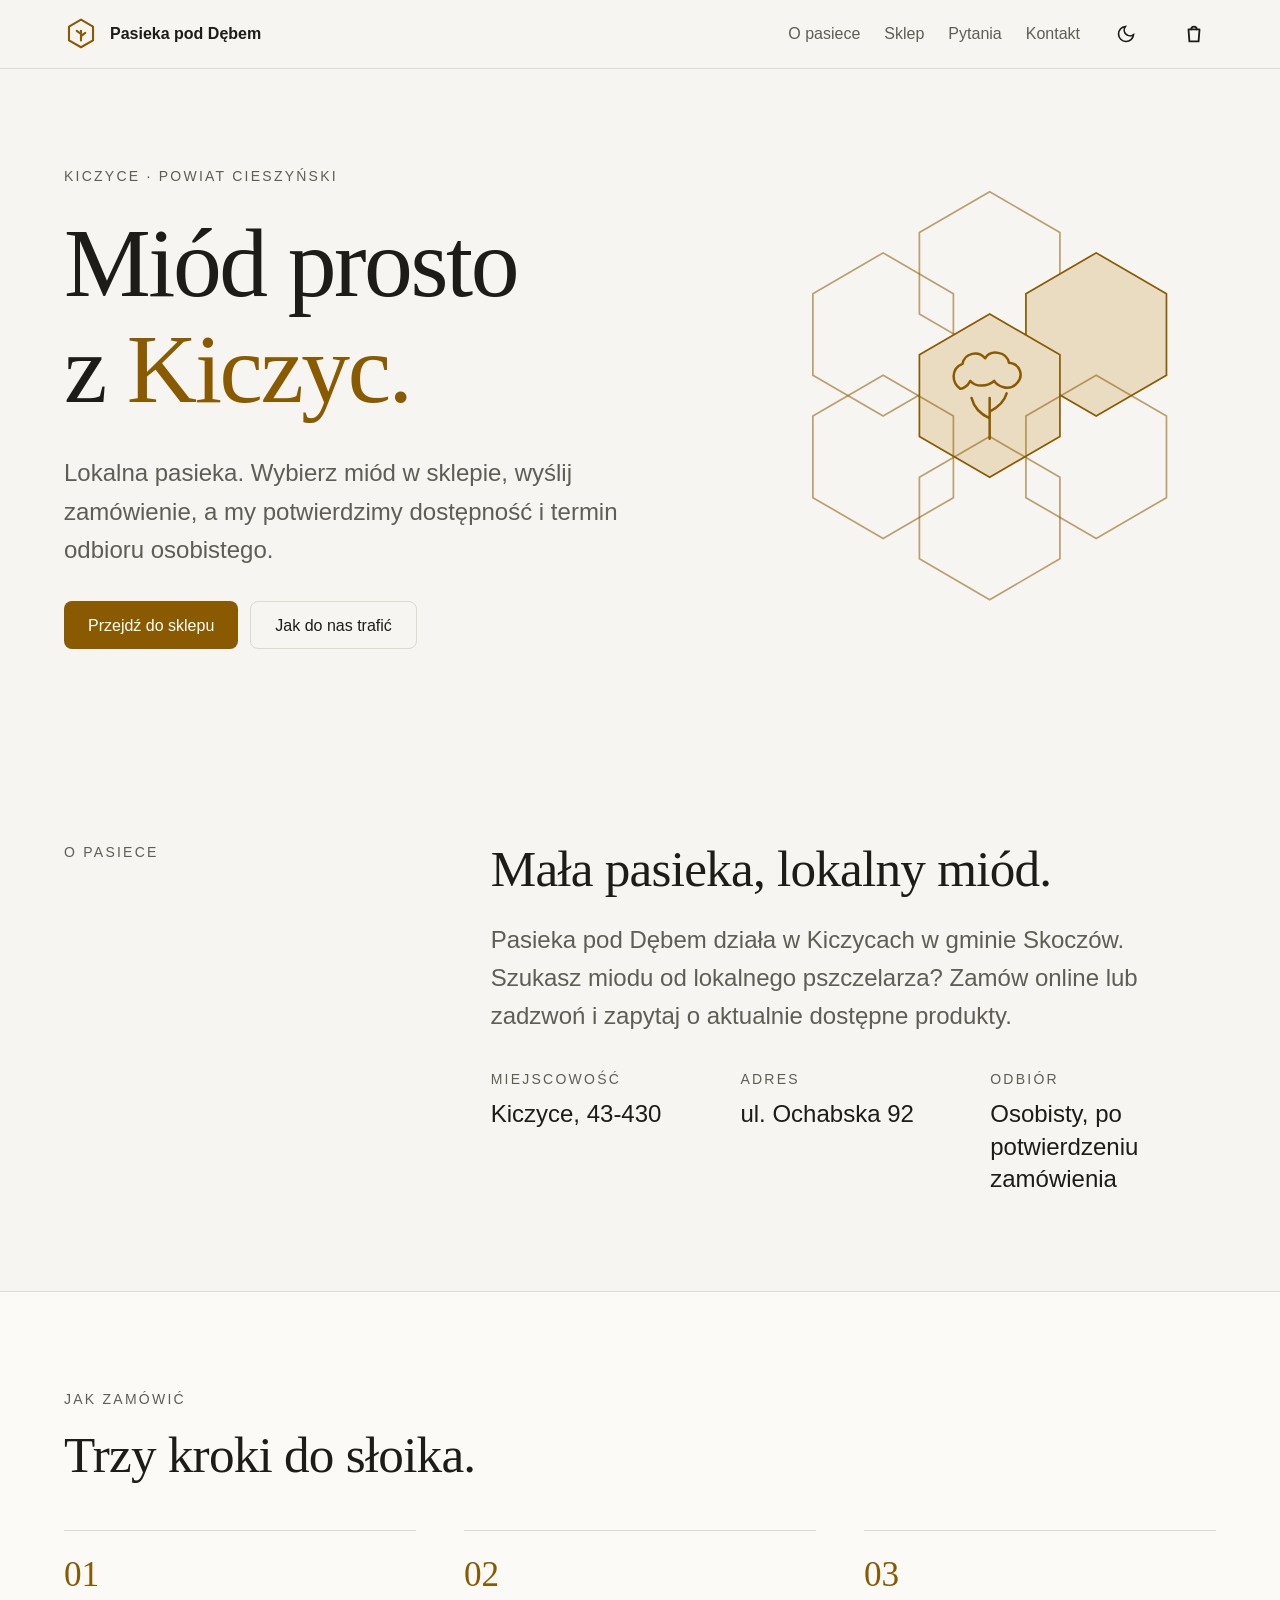
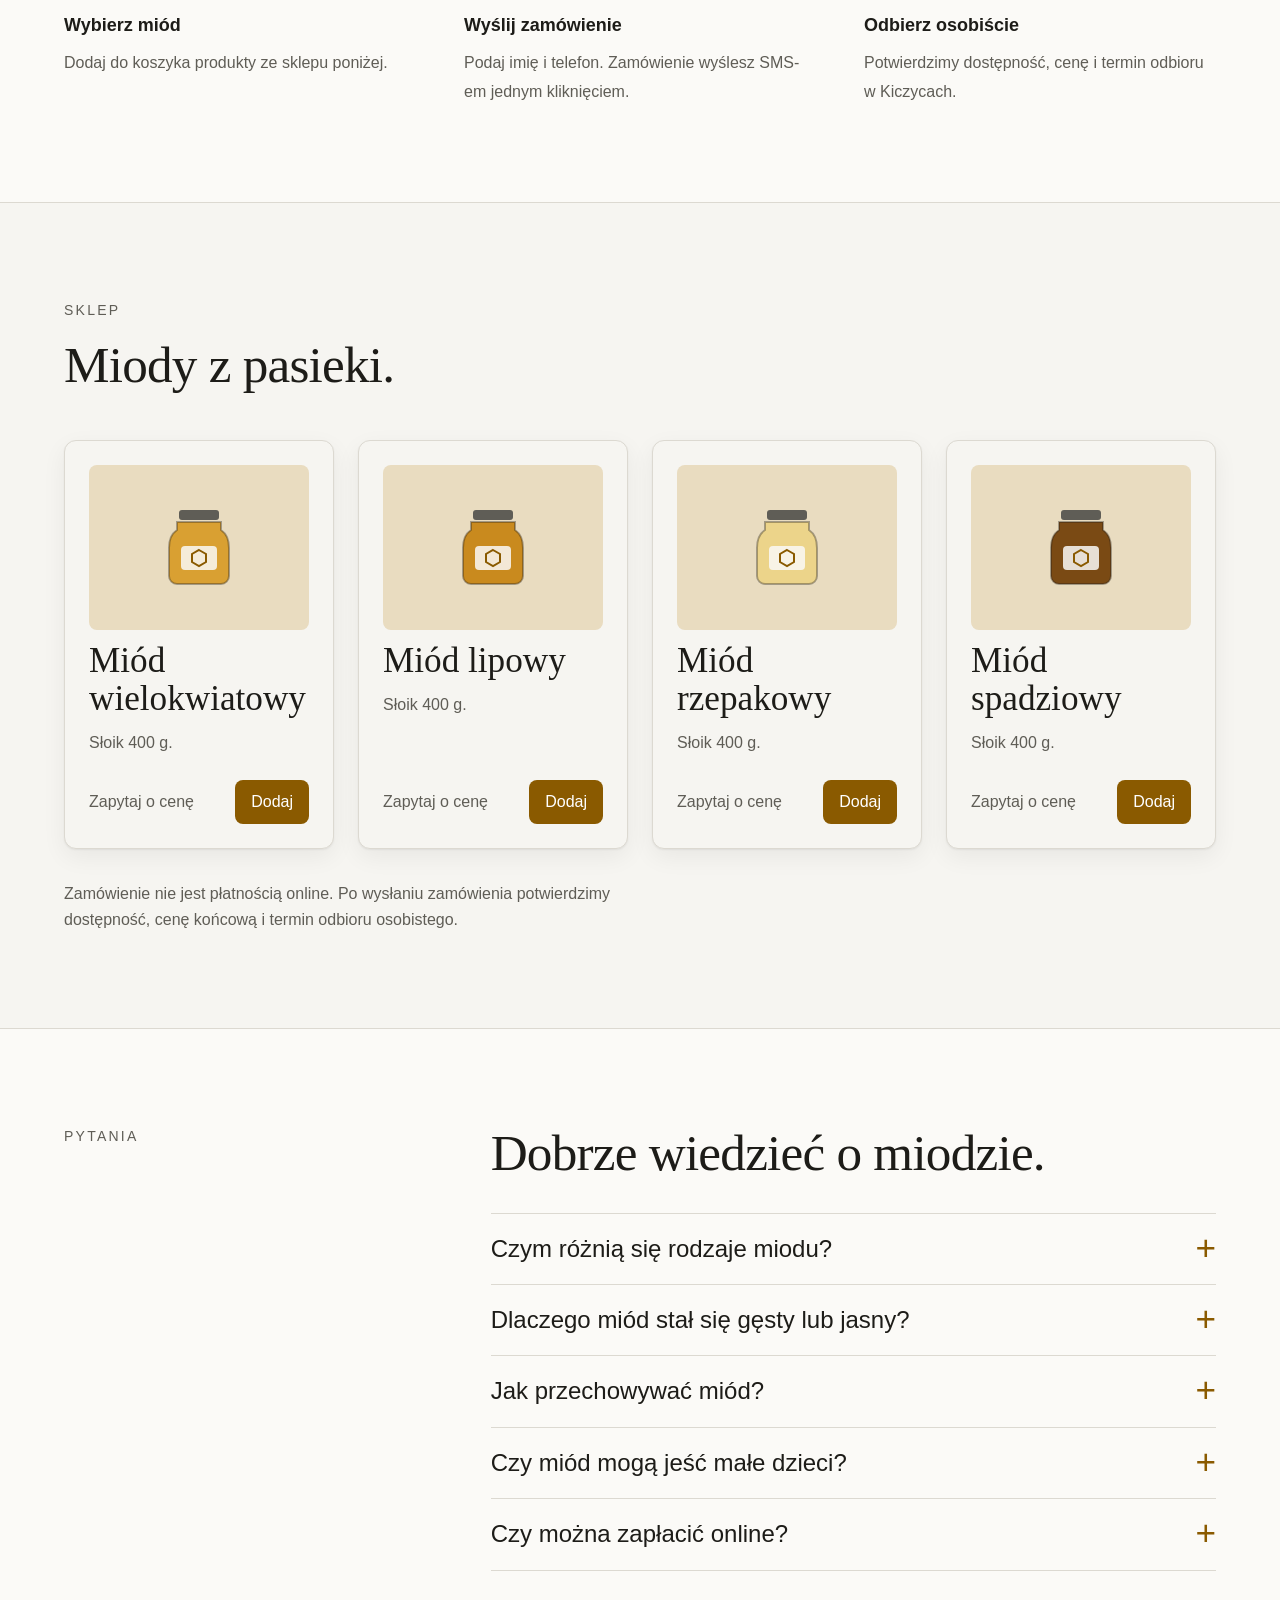
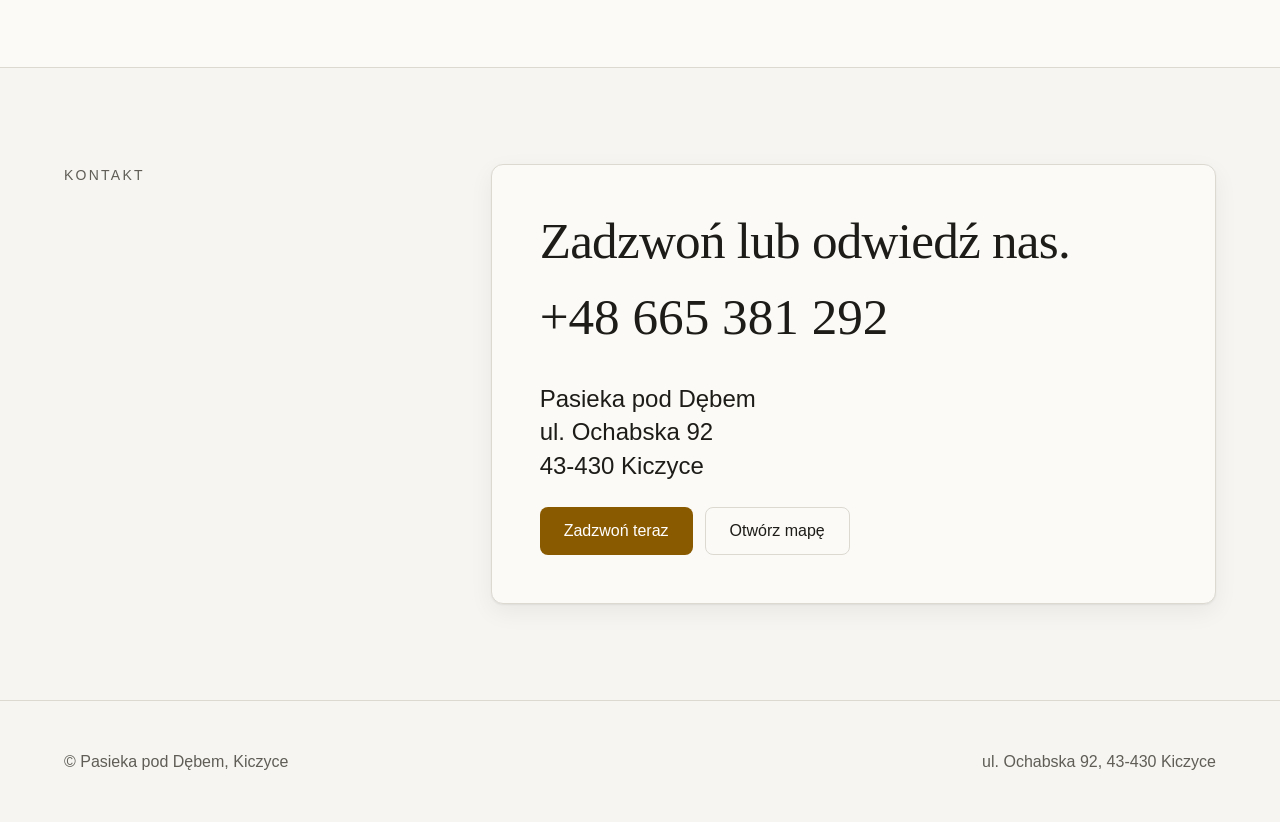
==== commit e702ab0c: "SEO i dostępność: canonical, og:url, twitter:card summary, fallback bez JS" ====
--- a/index.html
+++ b/index.html
@@ -5,11 +5,13 @@
 <meta name="viewport" content="width=device-width, initial-scale=1">
 <title>Pasieka pod Dębem — miód z Kiczyc | Sklep online</title>
 <meta name="description" content="Pasieka pod Dębem z Kiczyc koło Skoczowa. Miód wielokwiatowy, lipowy, rzepakowy i spadziowy. Zamów online, odbierz osobiście.">
+<link rel="canonical" href="https://ni3bi3ski.github.io/pasieka-pod-debem/">
 <meta property="og:title" content="Pasieka pod Dębem — miód z Kiczyc">
 <meta property="og:description" content="Miód z lokalnej pasieki. Zamów online, odbierz osobiście w Kiczycach.">
 <meta property="og:type" content="website">
+<meta property="og:url" content="https://ni3bi3ski.github.io/pasieka-pod-debem/">
 <meta property="og:locale" content="pl_PL">
-<meta name="twitter:card" content="summary_large_image">
+<meta name="twitter:card" content="summary">
 <meta name="theme-color" content="#f6f5f1">
 <link rel="icon" href="favicon.svg" type="image/svg+xml">
 <script type="application/ld+json">
@@ -23,13 +25,13 @@
 :root,[data-theme="light"]{
  --bg:#f6f5f1;--surface:#fbfaf7;--offset:#eeece6;--divider:#dcd9d1;
  --text:#1d1c18;--muted:#5f5d56;
- --accent:#8a5a00;--accent-hover:#6d4700;--on-accent:#fff;--tint:#e9dcc0;--err:#a12c7b;--ok:#437a22;
+ --accent:#8a5a00;--accent-hover:#6d4700;--on-accent:#fff;--tint:#e9dcc0;
  --shadow:0 1px 2px oklch(.2 .01 80/.06),0 8px 24px oklch(.2 .01 80/.06);
 }
 [data-theme="dark"]{
  --bg:#14130f;--surface:#1b1a15;--offset:#232119;--divider:#322f25;
  --text:#ece9e0;--muted:#a8a598;
- --accent:#e0a53a;--accent-hover:#f0bb5a;--on-accent:#14130f;--tint:#3a2f17;--err:#d163a7;--ok:#6daa45;
+ --accent:#e0a53a;--accent-hover:#f0bb5a;--on-accent:#14130f;--tint:#3a2f17;
  --shadow:0 1px 2px oklch(0 0 0/.3),0 8px 24px oklch(0 0 0/.35);
 }
 :root{
@@ -43,8 +45,8 @@
 *,*::before,*::after{box-sizing:border-box;margin:0;padding:0}
 html{scroll-behavior:smooth;-webkit-font-smoothing:antialiased;scroll-padding-top:7rem}
 body{min-height:100dvh;line-height:1.6;font-family:var(--body);font-size:var(--base);color:var(--text);background:var(--bg)}
-a,button,input,textarea,select,summary{transition:color .18s,background .18s,border-color .18s,transform .18s}
-a{color:inherit}button,input,textarea,select{font:inherit;color:inherit}button{background:none;border:0;cursor:pointer}
+a,button,input,textarea,summary{transition:color .18s,background .18s,border-color .18s,transform .18s}
+a{color:inherit}button,input,textarea{font:inherit;color:inherit}button{background:none;border:0;cursor:pointer}
 img{display:block;max-width:100%;height:auto}
 :focus-visible{outline:2px solid var(--accent);outline-offset:3px;border-radius:var(--r-sm)}
 h1,h2,h3{text-wrap:balance;line-height:1.08;font-weight:500}
@@ -75,8 +77,6 @@
 .hero h1 em{font-style:normal;color:var(--accent)}
 .hero p.lead{margin-top:var(--s8);font-size:var(--lg);color:var(--muted)}
 .cta{display:flex;flex-wrap:wrap;gap:var(--s3);margin-top:var(--s8)}
-.trust{display:flex;flex-wrap:wrap;gap:var(--s2) var(--s6);margin-top:var(--s8);list-style:none;font-size:var(--sm);color:var(--muted)}
-.trust li::before{content:'';display:inline-block;width:8px;height:8px;border-radius:50%;background:var(--accent);margin-right:var(--s2)}
 .art{aspect-ratio:1/1.05;max-width:460px;width:100%;justify-self:center}
 .art svg{width:100%;height:100%;display:block}
 .art img{width:100%;height:100%;object-fit:cover;border-radius:var(--r-lg);box-shadow:var(--shadow)}
@@ -101,19 +101,18 @@
 .steps span{color:var(--muted);font-size:var(--sm)}
 .grid{display:grid;gap:var(--s6);margin-top:var(--s12);grid-template-columns:repeat(auto-fill,minmax(min(260px,100%),1fr))}
 .card{background:var(--bg);border:1px solid var(--divider);border-radius:var(--r-lg);padding:var(--s6);display:flex;flex-direction:column;gap:var(--s3);box-shadow:var(--shadow)}
-.card .jar{position:relative;width:100%;aspect-ratio:4/3;border-radius:var(--r-md);background:var(--tint);display:grid;place-items:center;overflow:hidden}
+.card .jar{width:100%;aspect-ratio:4/3;border-radius:var(--r-md);background:var(--tint);display:grid;place-items:center;overflow:hidden}
 .card .jar svg{width:96px;height:96px}
 .card .jar img{width:100%;height:100%;object-fit:cover}
-.badge{position:absolute;top:var(--s3);left:var(--s3);background:var(--bg);color:var(--text);font-size:var(--xs);font-weight:500;padding:var(--s1) var(--s3);border-radius:99px;border:1px solid var(--divider)}
 .card h3{font-family:var(--display);font-size:var(--xl)}
 .card p{color:var(--muted);font-size:var(--sm)}
-.card select{min-height:44px;padding:0 var(--s3);border:1px solid var(--divider);border-radius:var(--r-md);background:var(--bg);font-size:var(--sm)}
 .card .row{display:flex;align-items:center;justify-content:space-between;gap:var(--s3);margin-top:auto;padding-top:var(--s3)}
 .price{font-weight:700;font-size:var(--lg);font-variant-numeric:tabular-nums}
 .price.ask{font-size:var(--sm);font-weight:500;color:var(--muted)}
 .note{margin-top:var(--s8);font-size:var(--sm);color:var(--muted);max-width:70ch}
 .gallery{display:grid;gap:var(--s4);margin-top:var(--s12);grid-template-columns:repeat(auto-fill,minmax(min(280px,100%),1fr))}
 .gallery img{width:100%;aspect-ratio:4/3;object-fit:cover;border-radius:var(--r-md);background:var(--offset)}
+.gallery figure:nth-child(3n+1){grid-column:span 1}
 @media(min-width:900px){.gallery figure:first-child{grid-column:span 2}.gallery figure:first-child img{aspect-ratio:2/1}}
 .faq{margin-top:var(--s8);max-width:780px}
 .faq details{border-top:1px solid var(--divider)}.faq details:last-child{border-bottom:1px solid var(--divider)}
@@ -143,15 +142,13 @@
 .qty{display:inline-flex;align-items:center;border:1px solid var(--divider);border-radius:var(--r-md)}
 .qty button{width:44px;height:44px;font-size:var(--lg)}.qty button:hover{background:var(--offset)}
 .qty span{min-width:28px;text-align:center;font-variant-numeric:tabular-nums}
-.foot{padding:var(--s6);border-top:1px solid var(--divider);display:grid;gap:var(--s3);background:var(--surface);overflow:auto;max-height:62dvh}
+.foot{padding:var(--s6);border-top:1px solid var(--divider);display:grid;gap:var(--s3);background:var(--surface)}
 .total{display:flex;justify-content:space-between;font-weight:700;font-size:var(--lg)}
 .field{display:grid;gap:var(--s2);font-size:var(--sm)}
 .field input,.field textarea{min-height:44px;padding:var(--s2) var(--s3);border:1px solid var(--divider);border-radius:var(--r-md);background:var(--bg)}
-.field input[aria-invalid=true]{border-color:var(--err)}
+.field input[aria-invalid=true]{border-color:#a12c7b}
 .field textarea{resize:vertical;min-height:72px}
 .msg{font-size:var(--sm);color:var(--muted);min-height:1.5em}
-.cartbar{position:fixed;left:var(--s4);right:var(--s4);bottom:var(--s4);z-index:30;display:none;align-items:center;justify-content:space-between;gap:var(--s4);min-height:56px;padding:0 var(--s6);border-radius:var(--r-lg);background:var(--accent);color:var(--on-accent);font-weight:500;box-shadow:var(--shadow)}
-.cartbar:active{transform:translateY(1px)}
 .rv{opacity:0;transition:opacity .7s cubic-bezier(.16,1,.3,1)}.rv.in{opacity:1}
 @media(max-width:640px){
  nav a.l{display:none}
@@ -160,11 +157,10 @@
  .mnav a{flex:none;display:inline-flex;align-items:center;min-height:44px;text-decoration:none;color:var(--muted)}
  .mnav a:hover{color:var(--text)}
  html{scroll-padding-top:8rem}
- .cartbar.show{display:flex}
- body.has-bar footer.site{padding-bottom:calc(var(--s12) + 64px)}
 }
 @media(prefers-reduced-motion:reduce){*{transition-duration:.01ms!important;scroll-behavior:auto!important}.rv{opacity:1}}
 </style>
+<noscript><style>.rv{opacity:1}</style></noscript>
 </head>
 <body>
 <a class="skip" href="#main">Przejdź do treści</a>
@@ -204,11 +200,6 @@
     <a class="btn" href="#sklep">Przejdź do sklepu</a>
     <a class="btn ghost" href="#kontakt">Jak do nas trafić</a>
    </div>
-   <ul class="trust">
-    <li>Odbiór osobisty w Kiczycach</li>
-    <li>Bez płatności online</li>
-    <li>Potwierdzenie telefoniczne</li>
-   </ul>
   </div>
   <div class="art" id="art" role="img" aria-label="Grafika: plaster miodu z symbolem dębu">
    <svg viewBox="0 0 400 420" class="hexes" aria-hidden="true">
@@ -268,7 +259,6 @@
    <h2 style="margin-top:var(--s4)">Miody z pasieki.</h2>
    <div class="grid" id="grid"></div>
    <p class="note">Zamówienie nie jest płatnością online. Po wysłaniu zamówienia potwierdzimy dostępność, cenę końcową i termin odbioru osobistego.</p>
-   <noscript><p class="note">Sklep wymaga włączonego JavaScriptu. Zamówienie złożysz też telefonicznie: <a href="tel:+48665381292">+48 665 381 292</a>.</p></noscript>
   </div>
  </section>
 
@@ -282,7 +272,6 @@
      <details><summary>Dlaczego miód stał się gęsty lub jasny?</summary><p>To krystalizacja, naturalny proces, który nie oznacza, że miód się zepsuł. Szybciej zachodzi na przykład w miodzie rzepakowym. Słoik można delikatnie podgrzać w ciepłej wodzie, nie gorącej.</p></details>
      <details><summary>Jak przechowywać miód?</summary><p>W szczelnie zamkniętym słoiku, w suchym i chłodnym miejscu, z dala od światła i silnych zapachów.</p></details>
      <details><summary>Czy miód mogą jeść małe dzieci?</summary><p>Nie podaje się go dzieciom poniżej 12. miesiąca życia. U starszych dzieci i dorosłych wprowadzaj go zgodnie z zaleceniami lekarza, jeśli występują alergie lub choroby.</p></details>
-     <details><summary>Jak złożyć zamówienie?</summary><p>Dodaj miód do koszyka, podaj imię i telefon, a następnie wyślij zamówienie SMS-em lub skopiuj jego treść. Możesz też po prostu zadzwonić.</p></details>
      <details><summary>Czy można zapłacić online?</summary><p>Na razie nie. Po wysłaniu zamówienia potwierdzamy je telefonicznie lub SMS-em i ustalamy odbiór osobisty.</p></details>
     </div>
    </div>
@@ -306,8 +295,6 @@
 </main>
 
 <footer class="site" id="site-foot"><div class="wrap"><span>© Pasieka pod Dębem, Kiczyce</span><span>ul. Ochabska 92, 43-430 Kiczyce</span></div></footer>
-
-<button class="cartbar" id="cartbar" type="button" aria-label="Otwórz koszyk"><span id="cb-n">Koszyk</span><span id="cb-t"></span></button>
 
 <div class="scrim" id="scrim"></div>
 <aside class="drawer" id="drawer" role="dialog" aria-modal="true" aria-labelledby="cart-title">
@@ -324,7 +311,6 @@
   <p class="msg" id="msg" role="status"></p>
   <button class="btn" type="submit" id="send">Wyślij zamówienie SMS-em</button>
   <button class="btn ghost" type="button" id="copy">Skopiuj treść zamówienia</button>
-  <button class="btn ghost" type="button" id="clear">Wyczyść koszyk</button>
  </form>
 </aside>
 
@@ -332,81 +318,51 @@
 /* ===== KONFIGURACJA — tu uzupełniasz zdjęcia i ceny =====
    Zdjęcia wrzuć do folderu assets/ w repozytorium i wpisz ścieżkę, np. 'assets/hero.jpg'.
    Puste ('' lub null) = strona pokazuje ilustrację zamiast zdjęcia.
-
-   Produkt:
-   - variants: lista wariantów (gramatur). Każdy: {label:'400 g', price:38} albo price:null = "Zapytaj o cenę".
-     Gdy wariantów jest więcej niż jeden, klient wybiera go z listy.
-     Przykład: variants:[{label:'400 g',price:22},{label:'900 g',price:42}]
-   - stock: false = przycisk "Brak" zamiast "Dodaj".
-   - badge: krótka etykieta na zdjęciu, np. 'Nowość' albo null.
-   - img: zdjęcie słoika albo null. */
+   price: kwota w zł (np. 38) albo null = "Zapytaj o cenę".
+   stock: false = przycisk "Brak" zamiast "Dodaj".
+   img: zdjęcie słoika albo null. */
 var HERO_IMG='';
 var HERO_ALT='Pasieka pod Dębem w Kiczycach';
 var GALLERY=[
  /* {src:'assets/pasieka-1.jpg',alt:'Opis zdjęcia',w:1600,h:1200}, */
 ];
 var PRODUCTS=[
- {id:'wielokwiatowy',name:'Miód wielokwiatowy',desc:'Miód z nektaru wielu roślin.',variants:[{label:'Słoik 400 g',price:null}],stock:true,badge:null,img:null,tone:'#d9a032'},
- {id:'lipowy',name:'Miód lipowy',desc:'Wyraźny, świeży aromat.',variants:[{label:'Słoik 400 g',price:null}],stock:true,badge:null,img:null,tone:'#c98a1e'},
- {id:'rzepakowy',name:'Miód rzepakowy',desc:'Jasny i łagodny w smaku.',variants:[{label:'Słoik 400 g',price:null}],stock:true,badge:null,img:null,tone:'#ecd48a'},
- {id:'spadziowy',name:'Miód spadziowy',desc:'Ciemniejszy i mniej słodki.',variants:[{label:'Słoik 400 g',price:null}],stock:true,badge:null,img:null,tone:'#7a4a14'}
+ {id:'wielokwiatowy',name:'Miód wielokwiatowy',desc:'Słoik 400 g.',price:null,stock:true,img:null,tone:'#d9a032'},
+ {id:'lipowy',name:'Miód lipowy',desc:'Słoik 400 g.',price:null,stock:true,img:null,tone:'#c98a1e'},
+ {id:'rzepakowy',name:'Miód rzepakowy',desc:'Słoik 400 g.',price:null,stock:true,img:null,tone:'#ecd48a'},
+ {id:'spadziowy',name:'Miód spadziowy',desc:'Słoik 400 g.',price:null,stock:true,img:null,tone:'#7a4a14'}
 ];
 var PHONE='+48665381292';
-var SITE_URL='https://ni3bi3ski.github.io/pasieka-pod-debem/';
 /* ===== KONIEC KONFIGURACJI ===== */
 (function(){
  var cart={},lastFocus=null,$=function(s){return document.querySelector(s)};
- var STORE='ppd-cart-v1';
- function load(){try{var v=JSON.parse(localStorage.getItem(STORE)||'{}');if(v.cart)cart=v.cart;if(v.name)$('#f-name').value=v.name;if(v.tel)$('#f-tel').value=v.tel}catch(e){}}
- function save(){try{localStorage.setItem(STORE,JSON.stringify({cart:cart,name:$('#f-name').value,tel:$('#f-tel').value}))}catch(e){}}
  var jarIcon='<svg viewBox="0 0 32 32" fill="none" stroke="currentColor" stroke-width="1.4" stroke-linejoin="round" aria-hidden="true"><path d="M16 2.5l11.3 6.5v13L16 28.5 4.7 22V9z"/><path d="M10 16h12M16 10v12"/></svg>';
  function jar(c){return '<svg viewBox="0 0 96 96" aria-hidden="true"><rect x="28" y="10" width="40" height="10" rx="3" fill="#5f5d56"/><path d="M26 22h44v8c6 4 8 10 8 18v28a8 8 0 0 1-8 8H26a8 8 0 0 1-8-8V48c0-8 2-14 8-18z" fill="'+c+'" stroke="#1d1c18" stroke-opacity=".35" stroke-width="2"/><rect x="30" y="46" width="36" height="24" rx="4" fill="#fbfaf7" fill-opacity=".85"/><path d="M48 50l7 4v8l-7 4-7-4v-8z" fill="none" stroke="#8a5a00" stroke-width="2"/></svg>'}
  var fmt=function(n){return n.toFixed(2).replace('.',',')+' zł'};
- var priceTxt=function(v){return v.price==null?'Zapytaj o cenę':fmt(v.price)};
+ var priceTxt=function(p){return p.price==null?'Zapytaj o cenę':fmt(p.price)};
  function esc(s){return String(s).replace(/[&<>"]/g,function(c){return {'&':'&amp;','<':'&lt;','>':'&gt;','"':'&quot;'}[c]})}
- function prod(id){return PRODUCTS.filter(function(p){return p.id===id})[0]}
- function resolve(k){var a=k.split(':'),p=prod(a[0]);if(!p)return null;var v=p.variants[+a[1]];return v?{p:p,v:v}:null}
- function clean(){Object.keys(cart).forEach(function(k){var r=resolve(k);if(!r||r.p.stock===false||!(cart[k]>0))delete cart[k]})}
-
  if(HERO_IMG){var art=$('#art');art.setAttribute('aria-label',HERO_ALT);art.innerHTML='<img src="'+esc(HERO_IMG)+'" alt="'+esc(HERO_ALT)+'" width="920" height="966" decoding="async">';var og=document.createElement('meta');og.setAttribute('property','og:image');og.content=new URL(HERO_IMG,location.href).href;document.head.appendChild(og)}
  if(GALLERY.length){$('#galeria').hidden=false;$('#gallery').innerHTML=GALLERY.map(function(g){return '<figure><img src="'+esc(g.src)+'" alt="'+esc(g.alt||'')+'" width="'+(g.w||1600)+'" height="'+(g.h||1200)+'" loading="lazy" decoding="async"></figure>'}).join('')}
-
  $('#grid').innerHTML=PRODUCTS.map(function(p){
   var pic=p.img?'<img src="'+esc(p.img)+'" alt="'+esc(p.name)+'" width="640" height="480" loading="lazy" decoding="async">':jar(p.tone);
-  var bd=p.badge?'<span class="badge">'+esc(p.badge)+'</span>':'';
-  var sel=p.variants.length>1?'<select data-var="'+p.id+'" aria-label="Wariant: '+esc(p.name)+'">'+p.variants.map(function(v,i){return '<option value="'+i+'">'+esc(v.label)+'</option>'}).join('')+'</select>':'<p>'+esc(p.variants[0].label)+'</p>';
-  var v0=p.variants[0];
   var btn=p.stock===false?'<button class="btn sm" disabled aria-label="Brak: '+esc(p.name)+'">Brak</button>':'<button class="btn sm" data-add="'+p.id+'" aria-label="Dodaj do koszyka: '+esc(p.name)+'">Dodaj</button>';
-  return '<article class="card" data-card="'+p.id+'"><div class="jar">'+pic+bd+'</div><h3>'+esc(p.name)+'</h3><p>'+esc(p.desc)+'</p>'+sel+'<div class="row"><span class="price'+(v0.price==null?' ask':'')+'" data-price="'+p.id+'">'+priceTxt(v0)+'</span>'+btn+'</div></article>'}).join('');
-
- var ld={'@context':'https://schema.org','@type':'ItemList',itemListElement:[]};
- PRODUCTS.forEach(function(p,i){var offers=p.variants.filter(function(v){return v.price!=null}).map(function(v){return {'@type':'Offer',name:v.label,price:v.price.toFixed(2),priceCurrency:'PLN',availability:p.stock===false?'https://schema.org/OutOfStock':'https://schema.org/InStock'}});var item={'@type':'Product',name:p.name,description:p.desc,brand:{'@type':'Brand',name:'Pasieka pod Dębem'}};if(p.img)item.image=new URL(p.img,SITE_URL).href;if(offers.length)item.offers=offers;ld.itemListElement.push({'@type':'ListItem',position:i+1,item:item})});
- var s=document.createElement('script');s.type='application/ld+json';s.textContent=JSON.stringify(ld);document.head.appendChild(s);
-
+  return '<article class="card"><div class="jar">'+pic+'</div><h3>'+esc(p.name)+'</h3><p>'+esc(p.desc)+'</p><div class="row"><span class="price'+(p.price==null?' ask':'')+'">'+priceTxt(p)+'</span>'+btn+'</div></article>'}).join('');
+ function find(id){return PRODUCTS.filter(function(p){return p.id===id})[0]}
  function summary(){
-  var t=0,ask=false,lines=Object.keys(cart).map(function(k){var r=resolve(k),q=cart[k];if(r.v.price==null)ask=true;else t+=r.v.price*q;return q+' x '+r.p.name+' ('+r.v.label+')'});
+  var t=0,ask=false,lines=Object.keys(cart).map(function(id){var p=find(id),q=cart[id];if(p.price==null)ask=true;else t+=p.price*q;return q+' x '+p.name});
   return {lines:lines,total:t,ask:ask};
  }
- function totalTxt(s,n){return !n?'—':(s.ask?(s.total?fmt(s.total)+' + do wyceny':'do wyceny'):fmt(s.total))}
  function render(){
-  clean();
-  var ks=Object.keys(cart),n=ks.reduce(function(a,k){return a+cart[k]},0),c=$('#count');
+  var ids=Object.keys(cart),n=ids.reduce(function(a,i){return a+cart[i]},0),c=$('#count');
   c.textContent=n;c.hidden=!n;$('#open-cart').setAttribute('aria-label','Otwórz koszyk, produktów: '+n);
-  var s=summary(),tt=totalTxt(s,n);
-  $('#items').innerHTML=ks.length?ks.map(function(k){var r=resolve(k);return '<div class="line"><div><b>'+esc(r.p.name)+'</b><br><small>'+esc(r.v.label)+' · '+priceTxt(r.v)+'</small></div><div class="qty"><button data-dec="'+k+'" aria-label="Mniej: '+esc(r.p.name)+'">−</button><span>'+cart[k]+'</span><button data-inc="'+k+'" aria-label="Więcej: '+esc(r.p.name)+'">+</button></div></div>'}).join(''):'<div class="empty">'+jarIcon+'<b>Koszyk jest pusty</b><span>Dodaj miód ze sklepu.</span></div>';
-  $('#total').textContent=tt;
-  $('#send').disabled=!ks.length;$('#copy').disabled=!ks.length;$('#clear').disabled=!ks.length;
-  $('#cb-n').textContent='Koszyk · '+n+(n===1?' produkt':' szt.');$('#cb-t').textContent=tt;
-  var bar=$('#cartbar'),show=n>0&&!$('#drawer').classList.contains('open');
-  bar.classList.toggle('show',show);document.body.classList.toggle('has-bar',n>0);
-  save();
+  var s=summary();
+  $('#items').innerHTML=ids.length?ids.map(function(id){var p=find(id);return '<div class="line"><div><b>'+esc(p.name)+'</b><br><small>'+priceTxt(p)+'</small></div><div class="qty"><button data-dec="'+id+'" aria-label="Mniej: '+esc(p.name)+'">−</button><span>'+cart[id]+'</span><button data-inc="'+id+'" aria-label="Więcej: '+esc(p.name)+'">+</button></div></div>'}).join(''):'<div class="empty">'+jarIcon+'<b>Koszyk jest pusty</b><span>Dodaj miód ze sklepu.</span></div>';
+  $('#total').textContent=!ids.length?'—':(s.ask?(s.total?fmt(s.total)+' + do wyceny':'do wyceny'):fmt(s.total));
+  $('#send').disabled=!ids.length;$('#copy').disabled=!ids.length;
  }
- function ref(){var d=new Date(),p=function(x){return String(x).padStart(2,'0')};return 'PPD-'+p(d.getDate())+p(d.getMonth()+1)+'-'+String(Math.floor(100+Math.random()*900))}
- var orderRef=null;
  function text(){
-  var s=summary();if(!orderRef)orderRef=ref();
-  var tot=s.ask?(s.total?fmt(s.total)+' + do wyceny':'do wyceny'):fmt(s.total);
-  return 'Zamówienie '+orderRef+' — Pasieka pod Dębem\n'+s.lines.join('\n')+'\nRazem: '+tot+'\nOdbiór osobisty\nImię: '+$('#f-name').value.trim()+'\nTelefon: '+$('#f-tel').value.trim()+($('#f-note').value.trim()?'\nUwagi: '+$('#f-note').value.trim():'');
+  var s=summary();
+  return 'Zamówienie — Pasieka pod Dębem\n'+s.lines.join('\n')+'\nImię: '+$('#f-name').value.trim()+'\nTelefon: '+$('#f-tel').value.trim()+($('#f-note').value.trim()?'\nUwagi: '+$('#f-note').value.trim():'');
  }
  function valid(){
   var n=$('#f-name'),t=$('#f-tel'),nok=n.value.trim().length>1,tok=t.value.replace(/\D/g,'').length>=9;
@@ -420,40 +376,30 @@
   var d=$('#drawer');
   if(o){lastFocus=document.activeElement}
   d.classList.toggle('open',o);$('#scrim').classList.toggle('open',o);
-  bg.forEach(function(x){var e=$(x);if(o)e.setAttribute('inert','');else e.removeAttribute('inert')});
+  bg.forEach(function(s){var e=$(s);if(o)e.setAttribute('inert','');else e.removeAttribute('inert')});
   document.body.style.overflow=o?'hidden':'';
-  render();
   if(o)$('#close-cart').focus();else if(lastFocus&&lastFocus.focus)lastFocus.focus();
  }
- document.addEventListener('change',function(e){
-  var s=e.target.closest('[data-var]');if(!s)return;
-  var p=prod(s.dataset.var),v=p.variants[+s.value],el=$('[data-price="'+p.id+'"]');
-  el.textContent=priceTxt(v);el.classList.toggle('ask',v.price==null);
- });
  document.addEventListener('click',function(e){
   var a=e.target.closest('[data-add],[data-inc],[data-dec]');if(!a)return;
-  var k;
-  if(a.dataset.add){var sel=$('[data-var="'+a.dataset.add+'"]');k=a.dataset.add+':'+(sel?sel.value:0);cart[k]=(cart[k]||0)+1;orderRef=null;render();open(true);return}
-  if(a.dataset.inc){k=a.dataset.inc;cart[k]=(cart[k]||0)+1}
-  else{k=a.dataset.dec;cart[k]--;if(cart[k]<1)delete cart[k]}
-  orderRef=null;render();
+  var id=a.dataset.add||a.dataset.inc||a.dataset.dec;
+  if(a.dataset.dec){cart[id]--;if(cart[id]<1)delete cart[id]}else{cart[id]=(cart[id]||0)+1}
+  render();if(a.dataset.add)open(true);
  });
- $('#open-cart').onclick=function(){open(true)};$('#cartbar').onclick=function(){open(true)};$('#close-cart').onclick=function(){open(false)};$('#scrim').onclick=function(){open(false)};
- $('#clear').onclick=function(){cart={};orderRef=null;$('#msg').textContent='';render()};
- ['#f-name','#f-tel'].forEach(function(x){$(x).addEventListener('input',save)});
+ $('#open-cart').onclick=function(){open(true)};$('#close-cart').onclick=function(){open(false)};$('#scrim').onclick=function(){open(false)};
  document.addEventListener('keydown',function(e){
   var d=$('#drawer');if(!d.classList.contains('open'))return;
   if(e.key==='Escape'){open(false);return}
   if(e.key==='Tab'){var f=[].slice.call(d.querySelectorAll('button,input,textarea')).filter(function(x){return !x.disabled});if(!f.length)return;var a=f[0],z=f[f.length-1];if(e.shiftKey&&document.activeElement===a){e.preventDefault();z.focus()}else if(!e.shiftKey&&document.activeElement===z){e.preventDefault();a.focus()}}
  });
- $('#order').addEventListener('submit',function(e){e.preventDefault();if(!valid())return;var t=text();location.href='sms:'+PHONE+'?&body='+encodeURIComponent(t);$('#msg').textContent='Otwieramy wiadomość SMS (nr '+orderRef+'). Jeśli się nie otworzyła, skopiuj treść zamówienia lub zadzwoń: 665 381 292.'});
- $('#copy').onclick=function(){if(!valid())return;var t=text();(navigator.clipboard?navigator.clipboard.writeText(t):Promise.reject()).then(function(){$('#msg').textContent='Skopiowano zamówienie '+orderRef+'. Wyślij nam treść wiadomością lub zadzwoń: 665 381 292.'},function(){$('#msg').textContent='Nie udało się skopiować. Zadzwoń: 665 381 292.'})};
- load();render();
+ $('#order').addEventListener('submit',function(e){e.preventDefault();if(!valid())return;location.href='sms:'+PHONE+'?&body='+encodeURIComponent(text());$('#msg').textContent='Otwieramy wiadomość SMS. Jeśli się nie otworzyła, skopiuj treść zamówienia lub zadzwoń: 665 381 292.'});
+ $('#copy').onclick=function(){if(!valid())return;var t=text();(navigator.clipboard?navigator.clipboard.writeText(t):Promise.reject()).then(function(){$('#msg').textContent='Skopiowano. Wyślij nam treść wiadomością lub zadzwoń: 665 381 292.'},function(){$('#msg').textContent='Nie udało się skopiować. Zadzwoń: 665 381 292.'})};
+ render();
  var t=$('[data-theme-toggle]'),r=document.documentElement,d=matchMedia('(prefers-color-scheme:dark)').matches?'dark':'light';
  var sun='<svg width="20" height="20" viewBox="0 0 24 24" fill="none" stroke="currentColor" stroke-width="2"><circle cx="12" cy="12" r="5"/><path d="M12 1v2M12 21v2M4.22 4.22l1.42 1.42M18.36 18.36l1.42 1.42M1 12h2M21 12h2M4.22 19.78l1.42-1.42M18.36 5.64l1.42-1.42"/></svg>';
  var moon='<svg width="20" height="20" viewBox="0 0 24 24" fill="none" stroke="currentColor" stroke-width="2"><path d="M21 12.79A9 9 0 1 1 11.21 3 7 7 0 0 0 21 12.79z"/></svg>';
- function setT(){r.setAttribute('data-theme',d);t.innerHTML=d==='dark'?sun:moon}
- setT();t.addEventListener('click',function(){d=d==='dark'?'light':'dark';setT()});
+ function set(){r.setAttribute('data-theme',d);t.innerHTML=d==='dark'?sun:moon}
+ set();t.addEventListener('click',function(){d=d==='dark'?'light':'dark';set()});
  var els=document.querySelectorAll('.rv');
  if('IntersectionObserver' in window){var io=new IntersectionObserver(function(e){e.forEach(function(x){if(x.isIntersecting){x.target.classList.add('in');io.unobserve(x.target)}})},{threshold:.15});els.forEach(function(el){io.observe(el)})}else{els.forEach(function(el){el.classList.add('in')})}
 })();
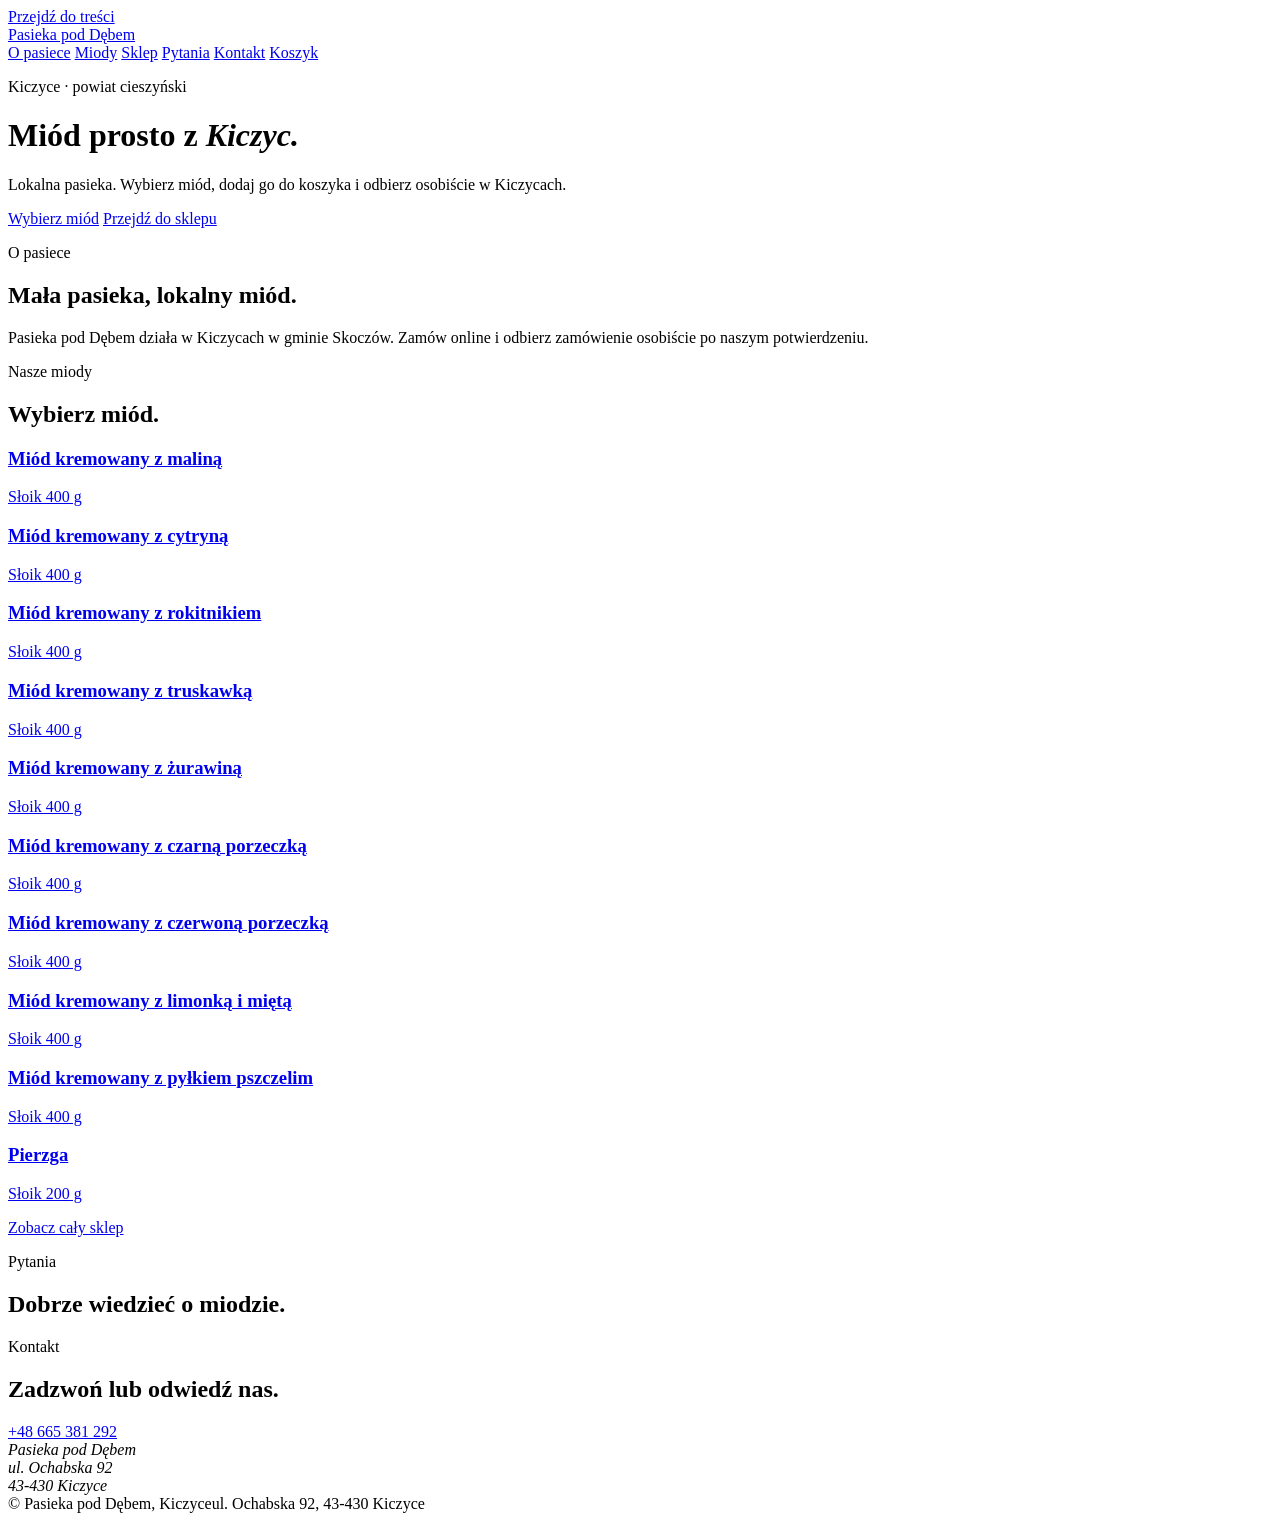
==== commit 143bc045: "Przebudowa strony głównej: odnośniki do miodów w WooCommerce" ====
--- a/index.html
+++ b/index.html
@@ -4,405 +4,93 @@
 <meta charset="utf-8">
 <meta name="viewport" content="width=device-width, initial-scale=1">
 <title>Pasieka pod Dębem — miód z Kiczyc | Sklep online</title>
-<meta name="description" content="Pasieka pod Dębem z Kiczyc koło Skoczowa. Miód wielokwiatowy, lipowy, rzepakowy i spadziowy. Zamów online, odbierz osobiście.">
-<link rel="canonical" href="https://ni3bi3ski.github.io/pasieka-pod-debem/">
+<meta name="description" content="Pasieka pod Dębem z Kiczyc koło Skoczowa. Miody kremowane, pyłek pszczeli i pierzga. Zamów online, odbierz osobiście.">
+<link rel="canonical" href="https://pasiekakiczyce.pl/">
 <meta property="og:title" content="Pasieka pod Dębem — miód z Kiczyc">
 <meta property="og:description" content="Miód z lokalnej pasieki. Zamów online, odbierz osobiście w Kiczycach.">
 <meta property="og:type" content="website">
-<meta property="og:url" content="https://ni3bi3ski.github.io/pasieka-pod-debem/">
+<meta property="og:url" content="https://pasiekakiczyce.pl/">
 <meta property="og:locale" content="pl_PL">
 <meta name="twitter:card" content="summary">
 <meta name="theme-color" content="#f6f5f1">
 <link rel="icon" href="favicon.svg" type="image/svg+xml">
-<script type="application/ld+json">
-{"@context":"https://schema.org","@type":"LocalBusiness","name":"Pasieka pod Dębem","url":"https://ni3bi3ski.github.io/pasieka-pod-debem/","telephone":"+48665381292","address":{"@type":"PostalAddress","streetAddress":"ul. Ochabska 92","postalCode":"43-430","addressLocality":"Kiczyce","addressCountry":"PL"}}
-</script>
 <link rel="preconnect" href="https://api.fontshare.com">
 <link href="https://api.fontshare.com/v2/css?f[]=satoshi@400,500,700&f[]=boska@400,500&display=swap" rel="stylesheet">
-<style>
-/* Art direction: nowoczesny minimalizm, ciepłe neutralne, jeden akcent — bursztyn miodu.
-   Typografia: Boska (display, 24px+) + Satoshi (tekst). Gęstość: przestronna, siatka edytorska. */
-:root,[data-theme="light"]{
- --bg:#f6f5f1;--surface:#fbfaf7;--offset:#eeece6;--divider:#dcd9d1;
- --text:#1d1c18;--muted:#5f5d56;
- --accent:#8a5a00;--accent-hover:#6d4700;--on-accent:#fff;--tint:#e9dcc0;
- --shadow:0 1px 2px oklch(.2 .01 80/.06),0 8px 24px oklch(.2 .01 80/.06);
-}
-[data-theme="dark"]{
- --bg:#14130f;--surface:#1b1a15;--offset:#232119;--divider:#322f25;
- --text:#ece9e0;--muted:#a8a598;
- --accent:#e0a53a;--accent-hover:#f0bb5a;--on-accent:#14130f;--tint:#3a2f17;
- --shadow:0 1px 2px oklch(0 0 0/.3),0 8px 24px oklch(0 0 0/.35);
-}
-:root{
- --xs:clamp(.75rem,.7rem + .25vw,.875rem);--sm:clamp(.875rem,.8rem + .35vw,1rem);
- --base:clamp(1rem,.95rem + .25vw,1.125rem);--lg:clamp(1.125rem,1rem + .75vw,1.5rem);
- --xl:clamp(1.5rem,1.2rem + 1.25vw,2.25rem);--x2:clamp(2rem,1.2rem + 2.5vw,3.5rem);--hero:clamp(3rem,.5rem + 7vw,7rem);
- --s1:.25rem;--s2:.5rem;--s3:.75rem;--s4:1rem;--s6:1.5rem;--s8:2rem;--s12:3rem;--s16:4rem;--s24:6rem;
- --r-sm:.375rem;--r-md:.5rem;--r-lg:.75rem;
- --display:'Boska',Georgia,serif;--body:'Satoshi','Helvetica Neue',sans-serif;
-}
-*,*::before,*::after{box-sizing:border-box;margin:0;padding:0}
-html{scroll-behavior:smooth;-webkit-font-smoothing:antialiased;scroll-padding-top:7rem}
-body{min-height:100dvh;line-height:1.6;font-family:var(--body);font-size:var(--base);color:var(--text);background:var(--bg)}
-a,button,input,textarea,summary{transition:color .18s,background .18s,border-color .18s,transform .18s}
-a{color:inherit}button,input,textarea{font:inherit;color:inherit}button{background:none;border:0;cursor:pointer}
-img{display:block;max-width:100%;height:auto}
-:focus-visible{outline:2px solid var(--accent);outline-offset:3px;border-radius:var(--r-sm)}
-h1,h2,h3{text-wrap:balance;line-height:1.08;font-weight:500}
-p{text-wrap:pretty;max-width:58ch}
-.wrap{max-width:1200px;margin-inline:auto;padding-inline:var(--s6)}
-.skip{position:absolute;left:-999px}.skip:focus{left:var(--s4);top:var(--s4);background:var(--surface);padding:var(--s2) var(--s4);z-index:60}
-header.top{position:sticky;top:0;z-index:20;background:color-mix(in oklab,var(--bg) 88%,transparent);backdrop-filter:blur(12px);border-bottom:1px solid var(--divider)}
-.bar{display:flex;align-items:center;justify-content:space-between;min-height:4.25rem;gap:var(--s4)}
-.brand{display:flex;align-items:center;gap:var(--s3);text-decoration:none;font-weight:700;font-size:var(--sm)}
-.brand svg{width:34px;height:34px;color:var(--accent)}
-nav{display:flex;align-items:center;gap:var(--s6);font-size:var(--sm)}
-nav a.l{text-decoration:none;color:var(--muted);padding:var(--s3) 0}nav a.l:hover{color:var(--text)}
-.mnav{display:none}
-.icon-btn{position:relative;width:44px;height:44px;display:grid;place-items:center;border-radius:var(--r-md)}
-.icon-btn:hover{background:var(--offset)}
-.count{position:absolute;top:2px;right:0;min-width:20px;height:20px;border-radius:99px;background:var(--accent);color:var(--on-accent);font-size:var(--xs);font-weight:700;display:grid;place-items:center;padding:0 5px}
-.count[hidden]{display:none}
-.btn{display:inline-flex;align-items:center;justify-content:center;gap:var(--s2);min-height:48px;padding:0 var(--s6);border-radius:var(--r-md);background:var(--accent);color:var(--on-accent);font-weight:500;font-size:var(--sm);text-decoration:none}
-.btn:hover{background:var(--accent-hover)}.btn:active{transform:translateY(1px)}
-.btn.ghost{background:transparent;color:var(--text);border:1px solid var(--divider)}
-.btn.ghost:hover{background:var(--offset)}
-.btn.sm{min-height:44px;padding:0 var(--s4)}
-.btn[disabled]{opacity:.5;pointer-events:none}
-.eyebrow{font-size:var(--xs);letter-spacing:.16em;text-transform:uppercase;color:var(--muted);font-weight:500}
-.hero{display:grid;gap:var(--s12);align-items:center;padding-block:clamp(var(--s12),8vw,var(--s24))}
-@media(min-width:900px){.hero{grid-template-columns:7fr 5fr;gap:var(--s16)}}
-.hero h1{font-family:var(--display);font-size:var(--hero);letter-spacing:-.025em;margin-top:var(--s6)}
-.hero h1 em{font-style:normal;color:var(--accent)}
-.hero p.lead{margin-top:var(--s8);font-size:var(--lg);color:var(--muted)}
-.cta{display:flex;flex-wrap:wrap;gap:var(--s3);margin-top:var(--s8)}
-.art{aspect-ratio:1/1.05;max-width:460px;width:100%;justify-self:center}
-.art svg{width:100%;height:100%;display:block}
-.art img{width:100%;height:100%;object-fit:cover;border-radius:var(--r-lg);box-shadow:var(--shadow)}
-.hexes polygon{stroke:var(--accent);stroke-width:1.5;fill:none;opacity:.55}
-.hexes polygon.f{fill:var(--tint);opacity:1}
-.hexes .oak{stroke:var(--accent);stroke-width:2.2;fill:none;stroke-linecap:round;stroke-linejoin:round}
-section{padding-block:clamp(var(--s12),8vw,var(--s24))}
-section[hidden]{display:none}
-h2{font-family:var(--display);font-size:var(--x2);letter-spacing:-.015em}
-.lead{font-size:var(--lg)}
-.split{display:grid;gap:var(--s8);grid-template-columns:1fr}
-@media(min-width:860px){.split{grid-template-columns:4fr 8fr;gap:var(--s16)}}
-.facts{display:grid;gap:var(--s6);margin-top:var(--s8);grid-template-columns:repeat(auto-fit,minmax(220px,1fr))}
-.facts dt{font-size:var(--xs);letter-spacing:.16em;text-transform:uppercase;color:var(--muted);margin-bottom:var(--s2)}
-.facts dd{font-size:var(--lg);line-height:1.35}
-.alt{background:var(--surface);border-block:1px solid var(--divider)}
-.steps{list-style:none;display:grid;gap:var(--s8);margin-top:var(--s12);counter-reset:s}
-@media(min-width:760px){.steps{grid-template-columns:repeat(3,1fr);gap:var(--s12)}}
-.steps li{counter-increment:s;padding-top:var(--s4);border-top:1px solid var(--divider)}
-.steps li::before{content:counter(s,decimal-leading-zero);font-family:var(--display);font-size:var(--xl);color:var(--accent);display:block;margin-bottom:var(--s2)}
-.steps b{display:block;font-weight:700;margin-bottom:var(--s2)}
-.steps span{color:var(--muted);font-size:var(--sm)}
-.grid{display:grid;gap:var(--s6);margin-top:var(--s12);grid-template-columns:repeat(auto-fill,minmax(min(260px,100%),1fr))}
-.card{background:var(--bg);border:1px solid var(--divider);border-radius:var(--r-lg);padding:var(--s6);display:flex;flex-direction:column;gap:var(--s3);box-shadow:var(--shadow)}
-.card .jar{width:100%;aspect-ratio:4/3;border-radius:var(--r-md);background:var(--tint);display:grid;place-items:center;overflow:hidden}
-.card .jar svg{width:96px;height:96px}
-.card .jar img{width:100%;height:100%;object-fit:cover}
-.card h3{font-family:var(--display);font-size:var(--xl)}
-.card p{color:var(--muted);font-size:var(--sm)}
-.card .row{display:flex;align-items:center;justify-content:space-between;gap:var(--s3);margin-top:auto;padding-top:var(--s3)}
-.price{font-weight:700;font-size:var(--lg);font-variant-numeric:tabular-nums}
-.price.ask{font-size:var(--sm);font-weight:500;color:var(--muted)}
-.note{margin-top:var(--s8);font-size:var(--sm);color:var(--muted);max-width:70ch}
-.gallery{display:grid;gap:var(--s4);margin-top:var(--s12);grid-template-columns:repeat(auto-fill,minmax(min(280px,100%),1fr))}
-.gallery img{width:100%;aspect-ratio:4/3;object-fit:cover;border-radius:var(--r-md);background:var(--offset)}
-.gallery figure:nth-child(3n+1){grid-column:span 1}
-@media(min-width:900px){.gallery figure:first-child{grid-column:span 2}.gallery figure:first-child img{aspect-ratio:2/1}}
-.faq{margin-top:var(--s8);max-width:780px}
-.faq details{border-top:1px solid var(--divider)}.faq details:last-child{border-bottom:1px solid var(--divider)}
-.faq summary{cursor:pointer;list-style:none;padding:var(--s4) 0;min-height:44px;font-weight:500;font-size:var(--lg);display:flex;justify-content:space-between;gap:var(--s4)}
-.faq summary::-webkit-details-marker{display:none}
-.faq summary::after{content:'+';color:var(--accent);font-size:var(--xl);line-height:1}
-.faq details[open] summary::after{content:'−'}
-.faq summary:hover{color:var(--accent)}
-.faq p{padding-bottom:var(--s6);color:var(--muted)}
-.contact-card{background:var(--surface);border:1px solid var(--divider);border-radius:var(--r-lg);padding:clamp(var(--s6),4vw,var(--s12));box-shadow:var(--shadow)}
-.contact-card .tel{display:inline-block;font-family:var(--display);font-size:var(--x2);text-decoration:none;margin-block:var(--s2) var(--s6)}
-.contact-card .tel:hover{color:var(--accent)}
-.contact-card address{font-style:normal;font-size:var(--lg);margin-bottom:var(--s6);line-height:1.4}
-footer.site{padding-block:var(--s12);border-top:1px solid var(--divider);font-size:var(--sm);color:var(--muted)}
-footer.site .wrap{display:flex;flex-wrap:wrap;justify-content:space-between;gap:var(--s4)}
-.scrim{position:fixed;inset:0;background:oklch(0 0 0/.45);opacity:0;pointer-events:none;transition:opacity .3s;z-index:40}
-.scrim.open{opacity:1;pointer-events:auto}
-.drawer{position:fixed;top:0;right:0;height:100dvh;width:min(440px,100%);background:var(--bg);border-left:1px solid var(--divider);z-index:50;display:flex;flex-direction:column;transform:translateX(100%);transition:transform .35s cubic-bezier(.16,1,.3,1),visibility .35s;visibility:hidden}
-.drawer.open{transform:none;visibility:visible}
-.dh{display:flex;align-items:center;justify-content:space-between;padding:var(--s4) var(--s6)}
-.drawer h2{font-size:var(--xl)}
-.items{flex:1;overflow:auto;padding:var(--s4) var(--s6);display:flex;flex-direction:column;gap:var(--s4)}
-.empty{text-align:center;color:var(--muted);padding:var(--s12) var(--s4);display:grid;gap:var(--s3);justify-items:center}
-.empty svg{width:48px;height:48px;color:var(--accent)}
-.line{display:grid;grid-template-columns:1fr auto;gap:var(--s2) var(--s4);padding-bottom:var(--s4);border-bottom:1px solid var(--divider)}
-.line b{font-weight:500}.line small{color:var(--muted);font-size:var(--xs)}
-.qty{display:inline-flex;align-items:center;border:1px solid var(--divider);border-radius:var(--r-md)}
-.qty button{width:44px;height:44px;font-size:var(--lg)}.qty button:hover{background:var(--offset)}
-.qty span{min-width:28px;text-align:center;font-variant-numeric:tabular-nums}
-.foot{padding:var(--s6);border-top:1px solid var(--divider);display:grid;gap:var(--s3);background:var(--surface)}
-.total{display:flex;justify-content:space-between;font-weight:700;font-size:var(--lg)}
-.field{display:grid;gap:var(--s2);font-size:var(--sm)}
-.field input,.field textarea{min-height:44px;padding:var(--s2) var(--s3);border:1px solid var(--divider);border-radius:var(--r-md);background:var(--bg)}
-.field input[aria-invalid=true]{border-color:#a12c7b}
-.field textarea{resize:vertical;min-height:72px}
-.msg{font-size:var(--sm);color:var(--muted);min-height:1.5em}
-.rv{opacity:0;transition:opacity .7s cubic-bezier(.16,1,.3,1)}.rv.in{opacity:1}
-@media(max-width:640px){
- nav a.l{display:none}
- .mnav{display:flex;gap:var(--s6);overflow-x:auto;padding-inline:var(--s6);border-top:1px solid var(--divider);font-size:var(--sm);scrollbar-width:none}
- .mnav::-webkit-scrollbar{display:none}
- .mnav a{flex:none;display:inline-flex;align-items:center;min-height:44px;text-decoration:none;color:var(--muted)}
- .mnav a:hover{color:var(--text)}
- html{scroll-padding-top:8rem}
-}
-@media(prefers-reduced-motion:reduce){*{transition-duration:.01ms!important;scroll-behavior:auto!important}.rv{opacity:1}}
-</style>
-<noscript><style>.rv{opacity:1}</style></noscript>
 </head>
 <body>
 <a class="skip" href="#main">Przejdź do treści</a>
 <header class="top" id="site-top">
  <div class="wrap bar">
-  <a class="brand" href="#top" aria-label="Pasieka pod Dębem — początek strony">
-   <svg viewBox="0 0 32 32" fill="none" stroke="currentColor" stroke-width="2" stroke-linejoin="round" stroke-linecap="round" aria-hidden="true"><path d="M16 2.5l11.3 6.5v13L16 28.5 4.7 22V9z"/><path d="M16 22v-9M16 16l-4-3M16 18l4-3"/></svg>
-   Pasieka pod Dębem
-  </a>
+  <a class="brand" href="/" aria-label="Pasieka pod Dębem — strona główna">Pasieka pod Dębem</a>
   <nav aria-label="Główna nawigacja">
    <a class="l" href="#o-nas">O pasiece</a>
-   <a class="l" href="#sklep">Sklep</a>
+   <a class="l" href="#miody">Miody</a>
+   <a class="l" href="/shop/">Sklep</a>
    <a class="l" href="#faq">Pytania</a>
    <a class="l" href="#kontakt">Kontakt</a>
-   <button class="icon-btn" data-theme-toggle aria-label="Przełącz motyw jasny lub ciemny"></button>
-   <button class="icon-btn" id="open-cart" aria-label="Otwórz koszyk">
-    <svg width="22" height="22" viewBox="0 0 24 24" fill="none" stroke="currentColor" stroke-width="2" stroke-linecap="round" stroke-linejoin="round" aria-hidden="true"><path d="M6 7h12l-1 13H7z"/><path d="M9 7a3 3 0 0 1 6 0"/></svg>
-    <span class="count" id="count" hidden>0</span>
-   </button>
+   <a class="btn" href="/shop/">Koszyk</a>
   </nav>
  </div>
- <nav class="mnav" aria-label="Nawigacja mobilna">
-  <a href="#o-nas">O pasiece</a>
-  <a href="#sklep">Sklep</a>
-  <a href="#faq">Pytania</a>
-  <a href="#kontakt">Kontakt</a>
- </nav>
 </header>
-
 <main id="main">
  <div class="wrap hero" id="top">
   <div>
    <p class="eyebrow">Kiczyce · powiat cieszyński</p>
    <h1>Miód prosto z&nbsp;<em>Kiczyc.</em></h1>
-   <p class="lead">Lokalna pasieka. Wybierz miód w sklepie, wyślij zamówienie, a my potwierdzimy dostępność i termin odbioru osobistego.</p>
+   <p class="lead">Lokalna pasieka. Wybierz miód, dodaj go do koszyka i odbierz osobiście w Kiczycach.</p>
    <div class="cta">
-    <a class="btn" href="#sklep">Przejdź do sklepu</a>
-    <a class="btn ghost" href="#kontakt">Jak do nas trafić</a>
+    <a class="btn" href="#miody">Wybierz miód</a>
+    <a class="btn ghost" href="/shop/">Przejdź do sklepu</a>
    </div>
   </div>
-  <div class="art" id="art" role="img" aria-label="Grafika: plaster miodu z symbolem dębu">
-   <svg viewBox="0 0 400 420" class="hexes" aria-hidden="true">
-    <polygon points="200,20 262,56 262,128 200,164 138,128 138,56"/>
-    <polygon class="f" points="294,74 356,110 356,182 294,218 232,182 232,110"/>
-    <polygon points="106,74 168,110 168,182 106,218 44,182 44,110"/>
-    <polygon points="200,128 262,164 262,236 200,272 138,236 138,164" class="f"/>
-    <polygon points="294,182 356,218 356,290 294,326 232,290 232,218"/>
-    <polygon points="106,182 168,218 168,290 106,326 44,290 44,218"/>
-    <polygon points="200,236 262,272 262,344 200,380 138,344 138,272"/>
-    <g class="oak" transform="translate(200 200)">
-     <path d="M0 38V2M0 20c-9-4-14-10-16-18M0 14c8-4 13-9 15-16"/>
-     <path d="M-26-6c-8-6-8-18 2-22 2-10 14-12 20-5 5-8 19-6 21 4 10 1 14 12 6 19-6 6-16 2-19-3-6 5-16 6-21 0-3 6-8 7-9 7z"/>
-    </g>
-   </svg>
-  </div>
  </div>
-
  <section id="o-nas">
-  <div class="wrap split rv">
+  <div class="wrap split">
    <div><p class="eyebrow">O pasiece</p></div>
    <div>
     <h2>Mała pasieka, lokalny miód.</h2>
-    <p class="lead" style="margin-top:var(--s6);color:var(--muted)">Pasieka pod Dębem działa w Kiczycach w gminie Skoczów. Szukasz miodu od lokalnego pszczelarza? Zamów online lub zadzwoń i zapytaj o aktualnie dostępne produkty.</p>
-    <dl class="facts">
-     <div><dt>Miejscowość</dt><dd>Kiczyce, 43-430</dd></div>
-     <div><dt>Adres</dt><dd>ul. Ochabska 92</dd></div>
-     <div><dt>Odbiór</dt><dd>Osobisty, po potwierdzeniu zamówienia</dd></div>
-    </dl>
+    <p class="lead">Pasieka pod Dębem działa w Kiczycach w gminie Skoczów. Zamów online i odbierz zamówienie osobiście po naszym potwierdzeniu.</p>
    </div>
   </div>
  </section>
-
- <section id="galeria" class="alt" hidden>
-  <div class="wrap rv">
-   <p class="eyebrow">Galeria</p>
-   <h2 style="margin-top:var(--s4)">Z pasieki.</h2>
-   <div class="gallery" id="gallery"></div>
+ <section id="miody" class="alt">
+  <div class="wrap">
+   <p class="eyebrow">Nasze miody</p>
+   <h2>Wybierz miód.</h2>
+   <div class="grid">
+    <a class="card" href="/product/miod-kremowany-z-malina/"><h3>Miód kremowany z maliną</h3><p>Słoik 400 g</p></a>
+    <a class="card" href="/product/miod-kremowany-z-cytryna/"><h3>Miód kremowany z cytryną</h3><p>Słoik 400 g</p></a>
+    <a class="card" href="/product/miod-kremowany-z-rokitnikiem/"><h3>Miód kremowany z rokitnikiem</h3><p>Słoik 400 g</p></a>
+    <a class="card" href="/product/miod-kremowany-z-truskawka/"><h3>Miód kremowany z truskawką</h3><p>Słoik 400 g</p></a>
+    <a class="card" href="/product/miod-kremowany-z-zurawina/"><h3>Miód kremowany z żurawiną</h3><p>Słoik 400 g</p></a>
+    <a class="card" href="/product/miod-kremowany-z-czarna-porzeczka/"><h3>Miód kremowany z czarną porzeczką</h3><p>Słoik 400 g</p></a>
+    <a class="card" href="/product/miod-kremowany-z-czerwona-porzeczka/"><h3>Miód kremowany z czerwoną porzeczką</h3><p>Słoik 400 g</p></a>
+    <a class="card" href="/product/miod-kremowany-z-limonka-i-mieta/"><h3>Miód kremowany z limonką i miętą</h3><p>Słoik 400 g</p></a>
+    <a class="card" href="/product/miod-kremowany-z-pylkiem-pszczelim/"><h3>Miód kremowany z pyłkiem pszczelim</h3><p>Słoik 400 g</p></a>
+    <a class="card" href="/product/pierzga/"><h3>Pierzga</h3><p>Słoik 200 g</p></a>
+   </div>
+   <p class="note"><a class="btn" href="/shop/">Zobacz cały sklep</a></p>
   </div>
  </section>
-
- <section class="alt" id="jak-zamowic">
-  <div class="wrap rv">
-   <p class="eyebrow">Jak zamówić</p>
-   <h2 style="margin-top:var(--s4)">Trzy kroki do słoika.</h2>
-   <ol class="steps">
-    <li><b>Wybierz miód</b><span>Dodaj do koszyka produkty ze sklepu poniżej.</span></li>
-    <li><b>Wyślij zamówienie</b><span>Podaj imię i telefon. Zamówienie wyślesz SMS-em jednym kliknięciem.</span></li>
-    <li><b>Odbierz osobiście</b><span>Potwierdzimy dostępność, cenę i termin odbioru w Kiczycach.</span></li>
-   </ol>
-  </div>
- </section>
-
- <section id="sklep">
-  <div class="wrap rv">
-   <p class="eyebrow">Sklep</p>
-   <h2 style="margin-top:var(--s4)">Miody z pasieki.</h2>
-   <div class="grid" id="grid"></div>
-   <p class="note">Zamówienie nie jest płatnością online. Po wysłaniu zamówienia potwierdzimy dostępność, cenę końcową i termin odbioru osobistego.</p>
-  </div>
- </section>
-
- <section class="alt" id="faq">
-  <div class="wrap split rv">
+ <section id="faq">
+  <div class="wrap split">
    <div><p class="eyebrow">Pytania</p></div>
    <div>
     <h2>Dobrze wiedzieć o miodzie.</h2>
-    <div class="faq">
-     <details><summary>Czym różnią się rodzaje miodu?</summary><p>Wielokwiatowy powstaje z nektaru wielu roślin, lipowy ma wyraźny, świeży aromat, rzepakowy jest jasny i łagodny, a spadziowy ciemniejszy i mniej słodki, bo pochodzi ze spadzi, a nie z nektaru kwiatów.</p></details>
-     <details><summary>Dlaczego miód stał się gęsty lub jasny?</summary><p>To krystalizacja, naturalny proces, który nie oznacza, że miód się zepsuł. Szybciej zachodzi na przykład w miodzie rzepakowym. Słoik można delikatnie podgrzać w ciepłej wodzie, nie gorącej.</p></details>
-     <details><summary>Jak przechowywać miód?</summary><p>W szczelnie zamkniętym słoiku, w suchym i chłodnym miejscu, z dala od światła i silnych zapachów.</p></details>
-     <details><summary>Czy miód mogą jeść małe dzieci?</summary><p>Nie podaje się go dzieciom poniżej 12. miesiąca życia. U starszych dzieci i dorosłych wprowadzaj go zgodnie z zaleceniami lekarza, jeśli występują alergie lub choroby.</p></details>
-     <details><summary>Czy można zapłacić online?</summary><p>Na razie nie. Po wysłaniu zamówienia potwierdzamy je telefonicznie lub SMS-em i ustalamy odbiór osobisty.</p></details>
-    </div>
    </div>
   </div>
  </section>
-
- <section id="kontakt">
-  <div class="wrap split rv">
+ <section id="kontakt" class="alt">
+  <div class="wrap split">
    <div><p class="eyebrow">Kontakt</p></div>
    <div class="contact-card">
     <h2>Zadzwoń lub odwiedź nas.</h2>
-    <a class="tel" href="tel:+48665381292" aria-label="Zadzwoń: plus 48 665 381 292">+48 665 381 292</a>
+    <a class="tel" href="tel:+48665381292">+48 665 381 292</a>
     <address>Pasieka pod Dębem<br>ul. Ochabska 92<br>43-430 Kiczyce</address>
-    <div class="cta" style="margin-top:0">
-     <a class="btn" href="tel:+48665381292">Zadzwoń teraz</a>
-     <a class="btn ghost" target="_blank" rel="noopener noreferrer" href="https://www.google.com/maps/search/?api=1&query=Ochabska+92+43-430+Kiczyce">Otwórz mapę</a>
-    </div>
    </div>
   </div>
  </section>
 </main>
-
 <footer class="site" id="site-foot"><div class="wrap"><span>© Pasieka pod Dębem, Kiczyce</span><span>ul. Ochabska 92, 43-430 Kiczyce</span></div></footer>
-
-<div class="scrim" id="scrim"></div>
-<aside class="drawer" id="drawer" role="dialog" aria-modal="true" aria-labelledby="cart-title">
- <div class="dh">
-  <h2 id="cart-title">Twoje zamówienie</h2>
-  <button class="icon-btn" id="close-cart" aria-label="Zamknij koszyk"><svg width="20" height="20" viewBox="0 0 24 24" fill="none" stroke="currentColor" stroke-width="2" stroke-linecap="round" aria-hidden="true"><path d="M5 5l14 14M19 5L5 19"/></svg></button>
- </div>
- <div class="items" id="items"></div>
- <form class="foot" id="order" novalidate>
-  <div class="total"><span>Razem</span><span id="total">—</span></div>
-  <label class="field">Imię i nazwisko<input id="f-name" autocomplete="name" required></label>
-  <label class="field">Telefon<input id="f-tel" type="tel" inputmode="tel" autocomplete="tel" required></label>
-  <label class="field">Uwagi (opcjonalnie)<textarea id="f-note"></textarea></label>
-  <p class="msg" id="msg" role="status"></p>
-  <button class="btn" type="submit" id="send">Wyślij zamówienie SMS-em</button>
-  <button class="btn ghost" type="button" id="copy">Skopiuj treść zamówienia</button>
- </form>
-</aside>
-
-<script>
-/* ===== KONFIGURACJA — tu uzupełniasz zdjęcia i ceny =====
-   Zdjęcia wrzuć do folderu assets/ w repozytorium i wpisz ścieżkę, np. 'assets/hero.jpg'.
-   Puste ('' lub null) = strona pokazuje ilustrację zamiast zdjęcia.
-   price: kwota w zł (np. 38) albo null = "Zapytaj o cenę".
-   stock: false = przycisk "Brak" zamiast "Dodaj".
-   img: zdjęcie słoika albo null. */
-var HERO_IMG='';
-var HERO_ALT='Pasieka pod Dębem w Kiczycach';
-var GALLERY=[
- /* {src:'assets/pasieka-1.jpg',alt:'Opis zdjęcia',w:1600,h:1200}, */
-];
-var PRODUCTS=[
- {id:'wielokwiatowy',name:'Miód wielokwiatowy',desc:'Słoik 400 g.',price:null,stock:true,img:null,tone:'#d9a032'},
- {id:'lipowy',name:'Miód lipowy',desc:'Słoik 400 g.',price:null,stock:true,img:null,tone:'#c98a1e'},
- {id:'rzepakowy',name:'Miód rzepakowy',desc:'Słoik 400 g.',price:null,stock:true,img:null,tone:'#ecd48a'},
- {id:'spadziowy',name:'Miód spadziowy',desc:'Słoik 400 g.',price:null,stock:true,img:null,tone:'#7a4a14'}
-];
-var PHONE='+48665381292';
-/* ===== KONIEC KONFIGURACJI ===== */
-(function(){
- var cart={},lastFocus=null,$=function(s){return document.querySelector(s)};
- var jarIcon='<svg viewBox="0 0 32 32" fill="none" stroke="currentColor" stroke-width="1.4" stroke-linejoin="round" aria-hidden="true"><path d="M16 2.5l11.3 6.5v13L16 28.5 4.7 22V9z"/><path d="M10 16h12M16 10v12"/></svg>';
- function jar(c){return '<svg viewBox="0 0 96 96" aria-hidden="true"><rect x="28" y="10" width="40" height="10" rx="3" fill="#5f5d56"/><path d="M26 22h44v8c6 4 8 10 8 18v28a8 8 0 0 1-8 8H26a8 8 0 0 1-8-8V48c0-8 2-14 8-18z" fill="'+c+'" stroke="#1d1c18" stroke-opacity=".35" stroke-width="2"/><rect x="30" y="46" width="36" height="24" rx="4" fill="#fbfaf7" fill-opacity=".85"/><path d="M48 50l7 4v8l-7 4-7-4v-8z" fill="none" stroke="#8a5a00" stroke-width="2"/></svg>'}
- var fmt=function(n){return n.toFixed(2).replace('.',',')+' zł'};
- var priceTxt=function(p){return p.price==null?'Zapytaj o cenę':fmt(p.price)};
- function esc(s){return String(s).replace(/[&<>"]/g,function(c){return {'&':'&amp;','<':'&lt;','>':'&gt;','"':'&quot;'}[c]})}
- if(HERO_IMG){var art=$('#art');art.setAttribute('aria-label',HERO_ALT);art.innerHTML='<img src="'+esc(HERO_IMG)+'" alt="'+esc(HERO_ALT)+'" width="920" height="966" decoding="async">';var og=document.createElement('meta');og.setAttribute('property','og:image');og.content=new URL(HERO_IMG,location.href).href;document.head.appendChild(og)}
- if(GALLERY.length){$('#galeria').hidden=false;$('#gallery').innerHTML=GALLERY.map(function(g){return '<figure><img src="'+esc(g.src)+'" alt="'+esc(g.alt||'')+'" width="'+(g.w||1600)+'" height="'+(g.h||1200)+'" loading="lazy" decoding="async"></figure>'}).join('')}
- $('#grid').innerHTML=PRODUCTS.map(function(p){
-  var pic=p.img?'<img src="'+esc(p.img)+'" alt="'+esc(p.name)+'" width="640" height="480" loading="lazy" decoding="async">':jar(p.tone);
-  var btn=p.stock===false?'<button class="btn sm" disabled aria-label="Brak: '+esc(p.name)+'">Brak</button>':'<button class="btn sm" data-add="'+p.id+'" aria-label="Dodaj do koszyka: '+esc(p.name)+'">Dodaj</button>';
-  return '<article class="card"><div class="jar">'+pic+'</div><h3>'+esc(p.name)+'</h3><p>'+esc(p.desc)+'</p><div class="row"><span class="price'+(p.price==null?' ask':'')+'">'+priceTxt(p)+'</span>'+btn+'</div></article>'}).join('');
- function find(id){return PRODUCTS.filter(function(p){return p.id===id})[0]}
- function summary(){
-  var t=0,ask=false,lines=Object.keys(cart).map(function(id){var p=find(id),q=cart[id];if(p.price==null)ask=true;else t+=p.price*q;return q+' x '+p.name});
-  return {lines:lines,total:t,ask:ask};
- }
- function render(){
-  var ids=Object.keys(cart),n=ids.reduce(function(a,i){return a+cart[i]},0),c=$('#count');
-  c.textContent=n;c.hidden=!n;$('#open-cart').setAttribute('aria-label','Otwórz koszyk, produktów: '+n);
-  var s=summary();
-  $('#items').innerHTML=ids.length?ids.map(function(id){var p=find(id);return '<div class="line"><div><b>'+esc(p.name)+'</b><br><small>'+priceTxt(p)+'</small></div><div class="qty"><button data-dec="'+id+'" aria-label="Mniej: '+esc(p.name)+'">−</button><span>'+cart[id]+'</span><button data-inc="'+id+'" aria-label="Więcej: '+esc(p.name)+'">+</button></div></div>'}).join(''):'<div class="empty">'+jarIcon+'<b>Koszyk jest pusty</b><span>Dodaj miód ze sklepu.</span></div>';
-  $('#total').textContent=!ids.length?'—':(s.ask?(s.total?fmt(s.total)+' + do wyceny':'do wyceny'):fmt(s.total));
-  $('#send').disabled=!ids.length;$('#copy').disabled=!ids.length;
- }
- function text(){
-  var s=summary();
-  return 'Zamówienie — Pasieka pod Dębem\n'+s.lines.join('\n')+'\nImię: '+$('#f-name').value.trim()+'\nTelefon: '+$('#f-tel').value.trim()+($('#f-note').value.trim()?'\nUwagi: '+$('#f-note').value.trim():'');
- }
- function valid(){
-  var n=$('#f-name'),t=$('#f-tel'),nok=n.value.trim().length>1,tok=t.value.replace(/\D/g,'').length>=9;
-  n.setAttribute('aria-invalid',!nok);t.setAttribute('aria-invalid',!tok);
-  $('#msg').textContent=(nok&&tok)?'':(!nok?'Podaj imię i nazwisko.':'Podaj poprawny numer telefonu (min. 9 cyfr).');
-  if(!nok)n.focus();else if(!tok)t.focus();
-  return nok&&tok;
- }
- var bg=['#main','#site-top','#site-foot'];
- function open(o){
-  var d=$('#drawer');
-  if(o){lastFocus=document.activeElement}
-  d.classList.toggle('open',o);$('#scrim').classList.toggle('open',o);
-  bg.forEach(function(s){var e=$(s);if(o)e.setAttribute('inert','');else e.removeAttribute('inert')});
-  document.body.style.overflow=o?'hidden':'';
-  if(o)$('#close-cart').focus();else if(lastFocus&&lastFocus.focus)lastFocus.focus();
- }
- document.addEventListener('click',function(e){
-  var a=e.target.closest('[data-add],[data-inc],[data-dec]');if(!a)return;
-  var id=a.dataset.add||a.dataset.inc||a.dataset.dec;
-  if(a.dataset.dec){cart[id]--;if(cart[id]<1)delete cart[id]}else{cart[id]=(cart[id]||0)+1}
-  render();if(a.dataset.add)open(true);
- });
- $('#open-cart').onclick=function(){open(true)};$('#close-cart').onclick=function(){open(false)};$('#scrim').onclick=function(){open(false)};
- document.addEventListener('keydown',function(e){
-  var d=$('#drawer');if(!d.classList.contains('open'))return;
-  if(e.key==='Escape'){open(false);return}
-  if(e.key==='Tab'){var f=[].slice.call(d.querySelectorAll('button,input,textarea')).filter(function(x){return !x.disabled});if(!f.length)return;var a=f[0],z=f[f.length-1];if(e.shiftKey&&document.activeElement===a){e.preventDefault();z.focus()}else if(!e.shiftKey&&document.activeElement===z){e.preventDefault();a.focus()}}
- });
- $('#order').addEventListener('submit',function(e){e.preventDefault();if(!valid())return;location.href='sms:'+PHONE+'?&body='+encodeURIComponent(text());$('#msg').textContent='Otwieramy wiadomość SMS. Jeśli się nie otworzyła, skopiuj treść zamówienia lub zadzwoń: 665 381 292.'});
- $('#copy').onclick=function(){if(!valid())return;var t=text();(navigator.clipboard?navigator.clipboard.writeText(t):Promise.reject()).then(function(){$('#msg').textContent='Skopiowano. Wyślij nam treść wiadomością lub zadzwoń: 665 381 292.'},function(){$('#msg').textContent='Nie udało się skopiować. Zadzwoń: 665 381 292.'})};
- render();
- var t=$('[data-theme-toggle]'),r=document.documentElement,d=matchMedia('(prefers-color-scheme:dark)').matches?'dark':'light';
- var sun='<svg width="20" height="20" viewBox="0 0 24 24" fill="none" stroke="currentColor" stroke-width="2"><circle cx="12" cy="12" r="5"/><path d="M12 1v2M12 21v2M4.22 4.22l1.42 1.42M18.36 18.36l1.42 1.42M1 12h2M21 12h2M4.22 19.78l1.42-1.42M18.36 5.64l1.42-1.42"/></svg>';
- var moon='<svg width="20" height="20" viewBox="0 0 24 24" fill="none" stroke="currentColor" stroke-width="2"><path d="M21 12.79A9 9 0 1 1 11.21 3 7 7 0 0 0 21 12.79z"/></svg>';
- function set(){r.setAttribute('data-theme',d);t.innerHTML=d==='dark'?sun:moon}
- set();t.addEventListener('click',function(){d=d==='dark'?'light':'dark';set()});
- var els=document.querySelectorAll('.rv');
- if('IntersectionObserver' in window){var io=new IntersectionObserver(function(e){e.forEach(function(x){if(x.isIntersecting){x.target.classList.add('in');io.unobserve(x.target)}})},{threshold:.15});els.forEach(function(el){io.observe(el)})}else{els.forEach(function(el){el.classList.add('in')})}
-})();
-</script>
 </body>
-</html>
+</html>
